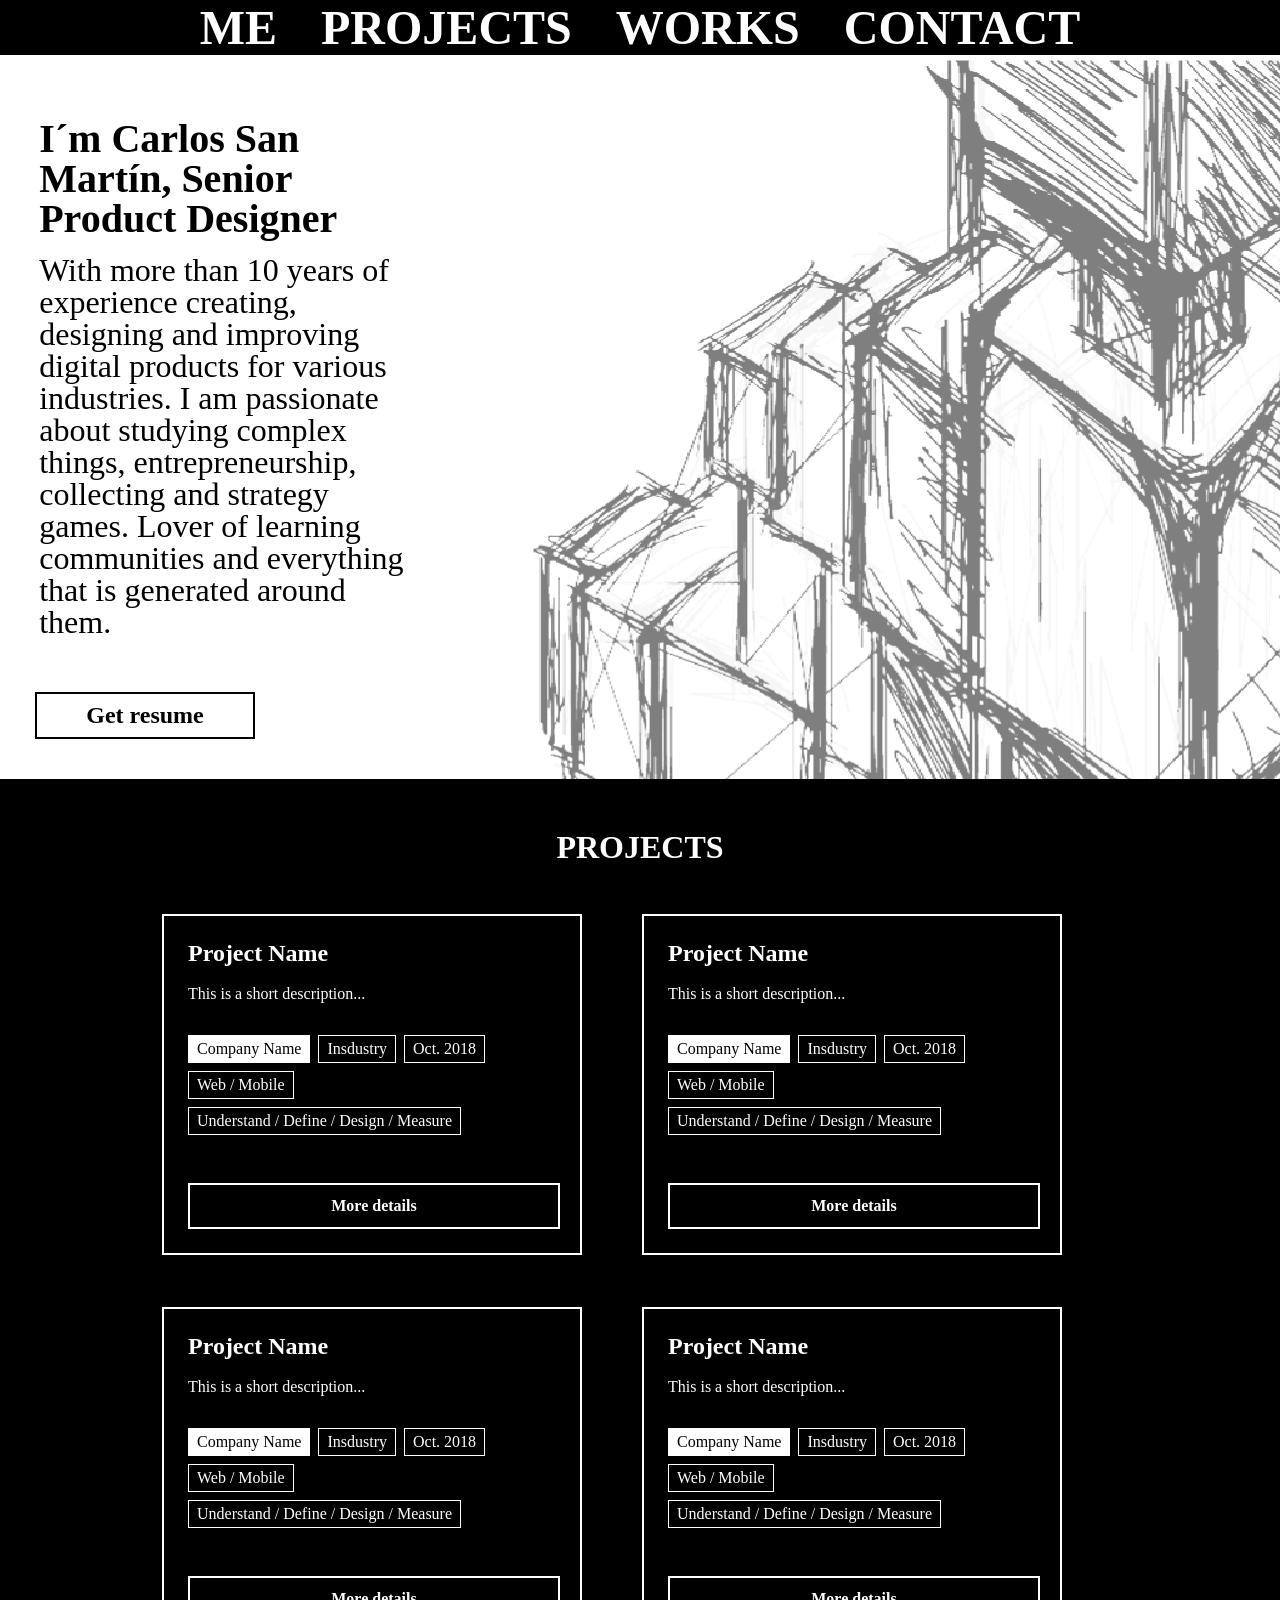
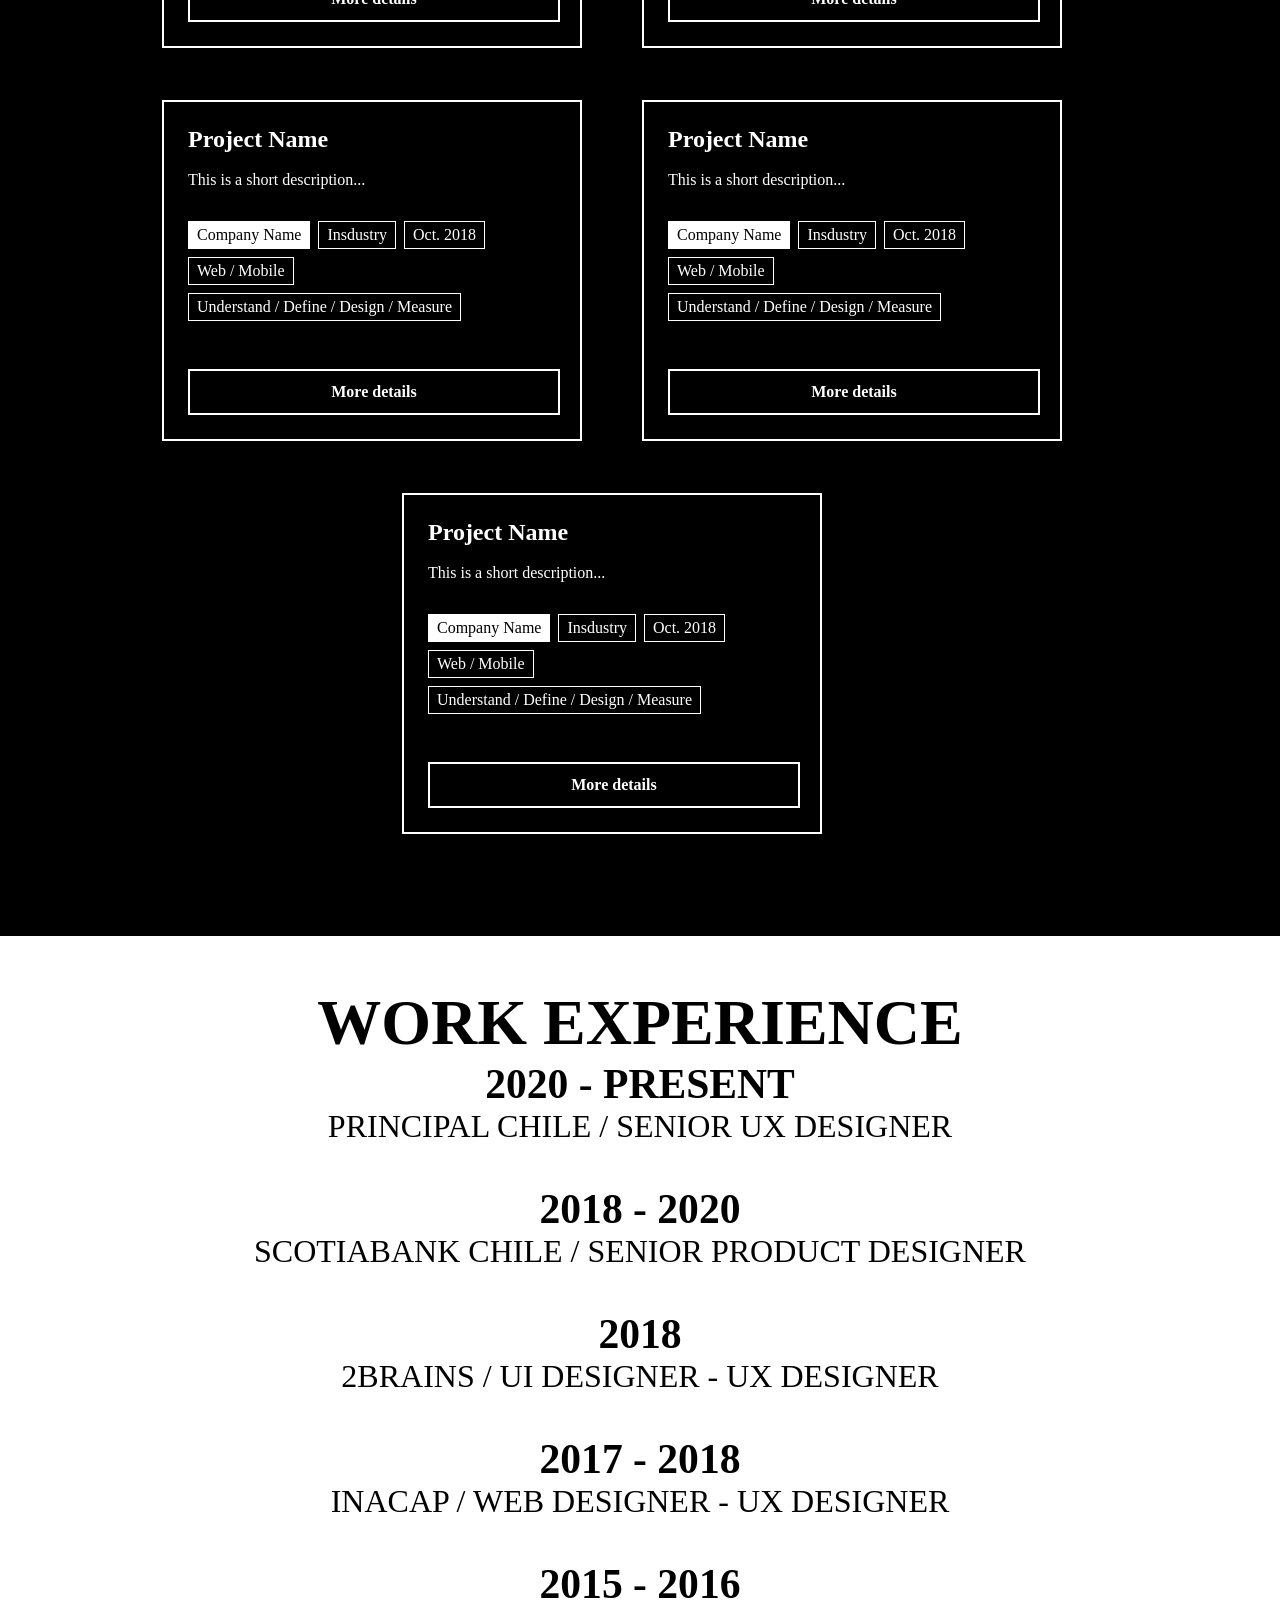
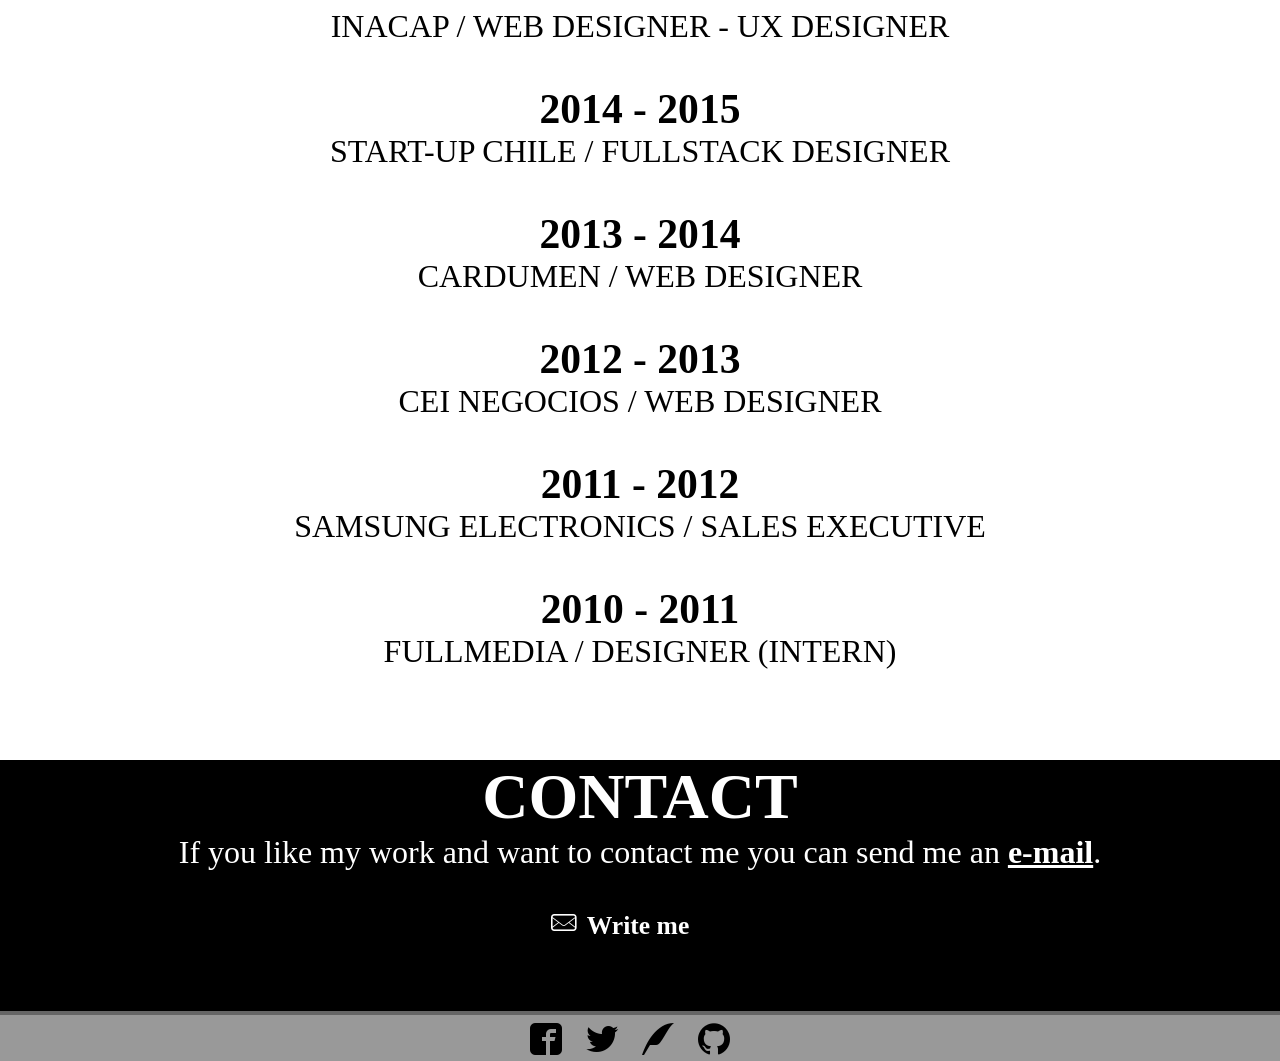
==== index.html @ b4feedab "Add files via upload cambios" ====
<!DOCTYPE html>
<html>
<head>
	<meta charset="utf-8">
	<meta http-equiv="X-UA-Compatible" content="IE=edge">
	<meta name="description" content="Website Designed by Charlz" />
	<meta name="viewport" content="width=device-width, minimum-scale=1, maximum-scale=1"/>
	<title>Carlos San Martin / Senior Product Designer</title>
	<link rel="shortcut icon" type="image/x-icon" href="favicon.ico">
	<link rel="stylesheet" href="css/style.css">
	<link rel="stylesheet" href="css/fonts.css">
	<link rel="stylesheet" href="css/normalize.css" />
	<link href="css/lightbox.css" rel="stylesheet" />
	<link href='https://fonts.googleapis.com/css?family=Amatic+SC:400,700' rel='stylesheet' type='text/css'>
	<script src="js/jquery-1.11.0.min.js"></script>
	<script src="js/modernizr.js"></script> <!-- Modernizr -->
	<script type="text/javascript" src="js/jquery.mousewheel-3.0.6.pack.js"></script>
	<script src="js/lightbox.min.js"></script>
</head>
<body>

	<nav>
	  <ul>
	    <li><a href="#me">me</a></li>
	    <li><a href="#projects">projects</a></li>
	    <li><a href="#works">works</a></li>
	    <!--li><a href="#contact">education</a></li-->
	    <li><a href="#contact">contact</a></li>

	  </ul>

	</nav>

	<div class="sections">

	  <section id="me">

	  <!--h1>profile & bio	</h1-->

	  <div class="bio"> 
		  
		  
		  <p class="title"><b>I´m Carlos San Martín, Senior Product Designer</b></p>
		  <p>With more than 10 years of experience creating, designing and improving digital products for various industries. I am passionate about studying complex things, entrepreneurship, collecting and strategy games. Lover of learning communities and everything that is generated around them.</p>
	  </div>

	  <a href="images/cv_en.pdf" class="pdf">Get resume</a>

	  </section>

	  

	  <section id="projects">
	  <h1>projects</h1>
	  <ul class="projectlist">

	  	<!--li><a href="images/inacapti.jpg" data-lightbox="unos" data-title="Inacap Web Services / UI - UX Design<br/>Inacap Web Design - 2018"><span>Inacap Web Services</span></a><img src="images/charlz_inacapti.jpg" alt="Other" /></li-->

	  	<li class="projectsdetail">
	  			<span class="name">Project Name</span>
	  			<p>This is a short description...</p>
	  			<span class="domain">Company Name</span>
	  			<span class="industry">Insdustry</span>
	  			<span class="date">Oct. 2018</span>
	  			<span class="device">Web / Mobile</span>
	  			<span class="design-process">Understand / Define / Design / Measure</span>
	  			<a href="">More details</a>
	  	</li>

	  	<li class="projectsdetail">
	  			<span class="name">Project Name</span>
	  			<p>This is a short description...</p>
	  			<span class="domain">Company Name</span>
	  			<span class="industry">Insdustry</span>
	  			<span class="date">Oct. 2018</span>
	  			<span class="device">Web / Mobile</span>
	  			<span class="design-process">Understand / Define / Design / Measure</span>
	  			<a href="">More details</a>
	  	</li>

	  	<li class="projectsdetail">
	  			<span class="name">Project Name</span>
	  			<p>This is a short description...</p>
	  			<span class="domain">Company Name</span>
	  			<span class="industry">Insdustry</span>
	  			<span class="date">Oct. 2018</span>
	  			<span class="device">Web / Mobile</span>
	  			<span class="design-process">Understand / Define / Design / Measure</span>
	  			<a href="">More details</a>
	  	</li>

	  	<li class="projectsdetail">
	  			<span class="name">Project Name</span>
	  			<p>This is a short description...</p>
	  			<span class="domain">Company Name</span>
	  			<span class="industry">Insdustry</span>
	  			<span class="date">Oct. 2018</span>
	  			<span class="device">Web / Mobile</span>
	  			<span class="design-process">Understand / Define / Design / Measure</span>
	  			<a href="">More details</a>
	  	</li>

	  	<li class="projectsdetail">
	  			<span class="name">Project Name</span>
	  			<p>This is a short description...</p>
	  			<span class="domain">Company Name</span>
	  			<span class="industry">Insdustry</span>
	  			<span class="date">Oct. 2018</span>
	  			<span class="device">Web / Mobile</span>
	  			<span class="design-process">Understand / Define / Design / Measure</span>
	  			<a href="">More details</a>
	  	</li>

	  	<li class="projectsdetail">
	  			<span class="name">Project Name</span>
	  			<p>This is a short description...</p>
	  			<span class="domain">Company Name</span>
	  			<span class="industry">Insdustry</span>
	  			<span class="date">Oct. 2018</span>
	  			<span class="device">Web / Mobile</span>
	  			<span class="design-process">Understand / Define / Design / Measure</span>
	  			<a href="">More details</a>
	  	</li>

	  	<li class="projectsdetail">
	  			<span class="name">Project Name</span>
	  			<p>This is a short description...</p>
	  			<span class="domain">Company Name</span>
	  			<span class="industry">Insdustry</span>
	  			<span class="date">Oct. 2018</span>
	  			<span class="device">Web / Mobile</span>
	  			<span class="design-process">Understand / Define / Design / Measure</span>
	  			<a href="">More details</a>
	  	</li>







	  	


		
		<!--li><a href="images/inacapmobile.jpg" data-lightbox="unos" data-title="Inacap Mobile App / UI - UX Design<br/>Inacap App - 2016"><span>Inacap Mobile App</span></a><img src="images/charlz_inacapapp.jpg" alt="Other" /></li>

		<li><a href="images/charlz_.jpg" data-lightbox="uno" data-title="Charlz Website / Branding & Website<br/>Briefcase - 2015/2016"><span>Charlz Website</span></a><img src="images/charlz_1.jpg" alt="Other" /></li>

		<li><a href="images/supapply2.jpg" data-lightbox="dos" data-title="UX/UI SUP Apply Process<br/>UX - Front / SUP Apply process<br/>Chile - 2015"><span>SUP Apply Process</span></a><img src="images/supapply1.jpg" alt="SUP Apply Process" /></li>

		<li><a href="images/supblog2.jpg" data-lightbox="tres" data-title="UX/UI SUP Blog<br/>UX - Front / SUP Blog<br/>Chile - 2014"><span>SUP Blog</span></a><img src="images/supblog1.jpg" alt="SUP Blog" /></li>

		<li><a href="images/liceoa51.jpg" data-lightbox="cuatro" data-title="Liceo A51<br/>Diseño & Usabilidad / Armado Prototipo HTML<br/>Chile - 2013"><span>Liceo A51</span></a><img src="images/liceoa51.jpg" alt="Liceo A51" /></li>

	  	<li><a href="images/cname2.jpg" data-lightbox="seis" data-title="C-Name Project<br/>Diseño & Branding / Sketch Textil<br/>Chile - 2015"><span>C-Name Project</span></a><img src="images/cname.jpg" alt="C-Name" /></li>

	  	<li><a href="images/blocks2.jpg" data-lightbox="diesinueve" data-title="Blocks<br/>Diseño & Sketch / Sketch<br/>Chile - 2015"><span>Blocks</span></a><img src="images/blocks.jpg" alt="Blocks" /></li>

	  	<li><a href="images/ninfa.jpg" data-lightbox="quince" data-title="Ninfa Character / Illustration & Sketch<br/>Characters<br/>Chile - 2015"><span>Character</span></a><img src="images/ninfa.jpg" alt="ninfa" /></li>

	  	<li><a href="images/toruk.jpg" data-lightbox="diesiseis" data-title="Toruk Character / Illustration & Sketch<br/>Characters<br/>Chile - 2015"><span>Character 2</span></a><img src="images/toruk.jpg" alt="toruk" /></li>

	  	<li><a href="images/bunny.jpg" data-lightbox="diesisiete" data-title="Bunny Character / Illustration & Sketch<br/>Characters<br/>Chile - 2015"><span>Character 3</span></a><img src="images/bunny.jpg" alt="Bunny" /></li>

	  	<li><a href="images/suprender2.jpg" data-lightbox="siete" data-title="Render<br/>Diseño & Mobiliario / SUP Stand Render<br/>Chile - 2014"><span>SUP Stand Construct</span></a><img src="images/suprender1.jpg" alt="SUP Stand Construct" /></li-->


	  </ul>
	  </section>

	  <section id="works">
	  <h1>WORK EXPERIENCE</h1>
	  <ul>
	  	<li><span>2020 - Present</span> Principal Chile / Senior UX Designer</li>
	  	<li><span>2018 - 2020</span> Scotiabank Chile / Senior Product Designer</li>
	  	<li><span>2018</span> 2Brains / UI Designer - UX Designer</li>
	  	<li><span>2017 - 2018</span> Inacap / Web Designer - UX Designer</li>
	  	<li><span>2015 - 2016</span> Inacap / Web Designer - UX Designer</li>
	  	<li><span>2014 - 2015</span> Start-Up Chile / Fullstack Designer</li>
	  	<li><span>2013 - 2014</span> Cardumen / Web Designer</li>
	  	<li><span>2012 - 2013</span> CEI Negocios / Web Designer</li>
	  	<li><span>2011 - 2012</span> Samsung Electronics / Sales Executive</li>
	  	<li><span>2010 - 2011</span> Fullmedia / Designer (Intern)</li>
	  </ul>
	  </section>


	  <section id="contact">
	  <h1>contact</h1>

	  <p class="if">If you like my work and want to contact me you can send me an <a href="mailto:sanmartineme@gmail.com">e-mail</a>.</p>

	  <ul>
	  	<li><span class="icon-mail"></span><a href="mailto:sanmartineme@gmail.com">Write me</a></li>
	  	<!--li><span class="icon-phone"></span>+(569)66362116</li-->
	  </ul>


	  </section>

<footer>
	<ul class="social">
	  	<li><a href="https://www.facebook.com/charlzrev" title="Facebook" target="_blank" class="icon-facebook2"></a></li>
	  	<li><a href="https://twitter.com/sanmartineme" title="Twitter" class="icon-twitter" target="_blank"></a></li>
	  	<li><a href="https://www.behance.net/charlzsanmartin" title="Behance" class="icon-quill" target="_blank"></a></li>
	  	<li><a href="https://github.com/charlsrev" class="icon-github" title="Github" target="_blank"></a></li>
	  </ul>
</footer>

<script class="cssdeck" src="//cdnjs.cloudflare.com/ajax/libs/jquery/1.8.0/jquery.min.js"></script>
<script>
	var sections = $('section')
  , nav = $('nav')
  , nav_height = nav.outerHeight();

$(window).on('scroll', function () {
  var cur_pos = $(this).scrollTop();
  
  sections.each(function() {
    var top = $(this).offset().top - nav_height,
        bottom = top + $(this).outerHeight();
    
    if (cur_pos >= top && cur_pos <= bottom) {
      nav.find('a').removeClass('active');
      sections.removeClass('active');
      
      $(this).addClass('active');
      nav.find('a[href="#'+$(this).attr('id')+'"]').addClass('active');
    }
  });
});

nav.find('a').on('click', function () {
  var $el = $(this)
    , id = $el.attr('href');
  
  $('html, body').animate({
    scrollTop: $(id).offset().top - nav_height
  }, 595);
  
  return false;
});
</script>

<script src="js/jquery-2.1.4.js"></script>
<script src="js/main.js"></script> <!-- Resource jQuery -->
	
</body>
</html>
---- css/style.css ----
* {margin: 0; padding: 0; box-sizing: border-box;}

body {}

/* Navigation */

nav {width: 100%; height: auto; position: fixed; top: 0; background: #000; z-index: 1000;}

nav ul {margin: 0 auto; list-style: none; text-align: center;}
nav ul li {display: inline-block; padding: 0 20px;}
nav ul li a { 700; text-transform:uppercase; padding: 10px 0 5px; color: #fff; font-size: 3em; text-decoration: none; font-weight: bold; transition: all 0.2s ease;}
nav ul li a:hover {opacity: 0.6;}

.leng {}
.leng li {list-style: none;}
.leng li a { font-weight:700;  color:#fff; font-size:1.6em; text-decoration:none; background: #000; padding: 10px 20px; position: fixed; right:-2px; top: 0; z-index: 10000; display: block;}
.leng li a span {color: #fff; font-size: 1em; margin: 5px 10px 0px 0px; float: left;}
.leng li a:hover {opacity: 0.7;}

.lenguaje { display:none; font-weight:700;  color:#fff; font-size:1.6em; text-decoration:none; background: #000; padding: 5px 0 5px 0; position: fixed; right:0; top: 60px; z-index: 10000; float: left;}
.lenguaje span {color: #fff; font-size: 1em; margin: 2px 10px 2px 10px; float: left;}
.lenguaje:hover {opacity: 0.7;}

/*a.active {border-bottom: 4px solid #fff;}*/

/* Headings */

h1 {font-size: 2rem; color: #000000; text-transform: uppercase;}

#me {height: auto; padding: 40px 20px; background: url('../images/bg_sketch.png') no-repeat;}
#me h1 {color:#000000;  text-transform: uppercase; font-size: 4em; margin: 0 0 20px 15px; text-align: left;}
#me .bio {padding: 1.2em; width:420px; text-align: left; }
#me .bio p { text-align:left; color:#000000; font-size: 2em; margin: 0 0 15px; font-weight:300; line-height: 1em;}
#me .bio .title {font-size: 2.5em;}
#me a { color: #000; border: 2px solid #000; padding:8px 24px; text-align: center; display: block; margin: 20px 0 0 15px; text-decoration: none; width: 220px; font-size: 1.5em; font-weight: 700;}
#me a:hover { border: 2px solid #000; color: #fff; background: #000; }

#projects {height: auto;}
#projects h1 {color: #fff; margin: 0 0 48px 0;}
#projects .projectlist li {color: #fff; overflow: hidden; width: 420px; height: auto; border: 2px solid #fff; margin: 0px 3.5em 3em 0px; list-style: outside none none; position: relative; display: inline-block; padding: 24px;}
#projects .projectlist li .name {font-weight:bold; font-size: 1.5em; text-align: left; display: block; margin: 0 0 18px 0;} 
#projects .projectlist li .domain {font-weight:lighter; margin: 32px 8px 0 0; padding: 4px 8px; float: left; color: #000; background: #fff; border: 1px solid #fff;}
#projects .projectlist li .industry {font-weight:lighter; margin: 32px 8px 0 0; border: 1px solid; border-color: #fff; padding: 4px 8px; float: left;}
#projects .projectlist li .date {font-weight:lighter; margin: 32px 8px 0 0; border: 1px solid; border-color: #fff; padding: 4px 8px; float: left;}
#projects .projectlist li .device {font-weight:lighter; margin: 8px 8px 0 0; border: 1px solid; border-color: #fff; padding: 4px 8px; float: left;}
#projects .projectlist li .design-process {font-weight:lighter; margin: 8px 8px 0 0; border: 1px solid; border-color: #fff; padding: 4px 8px; float: left;}
#projects .projectlist li a { text-decoration: none; color: #fff; display: block; float: left; margin: 48px 0 0; width: 372px; text-align: center; border: 2px solid #fff; padding: 12px ; font-weight: bold; }
#projects .projectlist li a:hover {/*opacity: 0.6;*/ background: #fff; color: #000;}
#projects .projectlist li p { text-align: left; font-weight: lighter;}

#works {height: auto;}
#works h1 { font-weight: 700; text-transform: uppercase; font-size: 4em;}
#works ul { margin: 0 auto;}
#works ul li {text-align: center; margin: 0 0 40px; list-style: none; text-transform: uppercase; font-size: 2em; font-weight: lighter;}
#works ul li span {font-size:1.3em; font-weight:700; display: block; color: #000; text-align: center; width: 100%;}

#contact { height: auto; overflow: hidden; padding: 0 0 40px;}
#contact .if {font-size: 2em; color: #fff; margin: 0 0 40px;}
#contact h1 {color: #ffffff; font-weight: 700; text-transform: uppercase; font-size: 4em;}
#contact a {color: #fff; text-decoration: underline; font-weight: 700;}
#contact a:hover {opacity: 0.7;}
#contact ul {margin:0 0 30px;}
#contact ul li { display: inline-block; margin: 0 40px 0 0; color: #fff; font-size: 1.6em; font-weight: 700;}
#contact ul li span {color:#fff; font-size: 1em; margin: 0 10px 0 0; }
#contact ul li a {color: #fff; text-decoration: none;}
#contact ul li a:hover {opacity: 0.7;}

#form-main{width:100%; float:left; padding-top:10px;}

#form-div {width: 450px; margin: 0 auto; display: block;}
.feedback-input {font-size:2em; color:#ffffff;  line-height: 22px; background: none; padding: 15px; margin-bottom: 10px; width:100%; border: 3px solid #ffffff;}
.feedback-input:focus{  border: 3px solid #fff; color: #000000; outline: none; padding: 15px;}
.feedback-input:hover {color: #000;}
.focused{ color:#000000; border:#30aed6 solid 3px;}

textarea {width: 100%; height: 150px; line-height: 150%;}

input:hover, textarea:hover,
input:focus, textarea:focus {background-color:white;}

#button-blue{float:left; width: 100%; border: #ffffff solid 3px; cursor:pointer; color:#fff; background: transparent; font-size:2em; padding-top:10px; padding-bottom:10px ; margin-top:0; font-weight:700;}
#button-blue:hover{ background:#fff; color: #000;}
.submit:hover {color: #fff;}

.submit:hover .ease{width:100%; background-color:white;}

@media only screen and (max-width: 580px) {
  #form-div{ width: 100%;margin-left: 0;padding-left: 3%;padding-right: 3%;}
}

/* Sections */

section {width: 100%; padding: 50px; background: #fff; height: 595px; text-align: center;}
section:nth-child(even) {background: #000000;}
section:nth-child(odd) {background: #ffffff;}
.sections section:first-child {margin-top: 60px;}
section.active {}

footer {height: 50px; background: #999999; border-top: 4px solid #666666;}
footer .social {margin: 0 auto; text-align:center; padding: 8px 0 0;}
footer .social li {display: inline-block; margin: 0 20px 0 0;}
footer .social li a {color:#000; text-decoration: none; font-size: 2em;}
footer .social li a:hover {color: #fff;}


/*media_query*/
@media screen and (max-width:600px){
  nav {display: none;}

  nav ul {margin: 0 auto; list-style: none; text-align: center; padding: 10px;}
  nav ul li {display: inline-block; padding: 0 10px;}
  nav ul li a {  font-weight: 700; text-transform:uppercase; padding: 10px 0 5px; color: #fff; font-size: 2em; text-decoration: none; font-weight: bold; transition: all 0.2s ease;}
  nav ul li a:hover {opacity: 0.6;}
  #me .bio {width: 100%; padding: 1em;}
  #me a {margin: 0 auto;}
  #me h1 {text-align: center;}
  #works { padding: 0 1em}
  #works h1 {text-align: center;}

  #projects {}
  #projects ul li {width: 100%;}
  #projects ul li a {}

  .leng {display: none;}
  .lenguaje {display: none;}

} 



@media screen and (min-width:760px){
  
}
/*media_query*/

/*PROYECTS*/
/* -------------------------------- 

Images block

-------------------------------- */
.cd-image-block {
  position: relative;
}
.cd-image-block::before {
  /* this is the layer used to cover the .cd-image-block when the content block becomes visible - mobile only */
  content: '';
  position: absolute;
  top: 0;
  left: 0;
  height: 100%;
  width: 100%;
  background-color: rgba(52, 54, 66, 0.6);
  opacity: 0;
  visibility: hidden;
  -webkit-transition: opacity 0.3s 0s, visibility 0s 0.3s;
  -moz-transition: opacity 0.3s 0s, visibility 0s 0.3s;
  transition: opacity 0.3s 0s, visibility 0s 0.3s;
}
.cd-image-block.content-block-is-visible::before {
  opacity: 1;
  visibility: visible;
  -webkit-transition: opacity 0.3s 0s, visibility 0s 0s;
  -moz-transition: opacity 0.3s 0s, visibility 0s 0s;
  transition: opacity 0.3s 0s, visibility 0s 0s;
}
@media only screen and (min-width: 768px) {
  .cd-image-block::before {
    display: none;
  }
}

.cd-images-list::before {
  /* never visible - this is used in jQuery to check the current MQ */
  content: 'mobile';
  display: none;
}
.cd-images-list > li {
  height: 250px;
  background: #979c9c url(../images/img-1.jpg) no-repeat center center;
  background-size: cover;
}
.cd-images-list > li:nth-of-type(2) {
  background: #343642 url(../images/img-2.jpg) no-repeat center center;
  background-size: cover;
}
.cd-images-list > li:nth-of-type(3) {
  background: #982b3c url(../images/img-3.jpg) no-repeat center center;
  background-size: cover;
}
.cd-images-list > li:nth-of-type(4) {
  background: #338899 url(../images/img-4.jpg) no-repeat center center;
  background-size: cover;
}
.cd-images-list > li > a {
  /* used to vertically align the h2 child -  mobile version only */
  display: table;
  height: 100%;
  width: 100%;
}
.cd-images-list h2 {
  /* used to vertically align h2 -  mobile version only */
  display: table-cell;
  vertical-align: middle;
  text-align: center;
  font-size: 3rem;
  color: #ffffff;
  font-weight: 700;
  -webkit-font-smoothing: antialiased;
  -moz-osx-font-smoothing: grayscale;
}
@media only screen and (min-width: 768px) {
  .cd-images-list::before {
    /* never visible - this is used in jQuery to check the current MQ */
    content: 'desktop';
  }
  .cd-images-list > li > a {
    display: block;
    padding: 4em 3em;
    cursor: default;
    pointer-events: none;
  }
  .cd-images-list h2 {
    font-size: 5.5rem;
    text-align: left;
  }
}

/* -------------------------------- 

Content block

-------------------------------- */
.cd-content-block {
  /* move the block outside the viewport (to the right) - mobile only */
  position: fixed;
  z-index: 1;
  top: 0;
  left: 0;
  height: 100%;
  -webkit-transform: translateX(100%);
  -moz-transform: translateX(100%);
  -ms-transform: translateX(100%);
  -o-transform: translateX(100%);
  transform: translateX(100%);
  -webkit-transition: -webkit-transform 0.3s;
  -moz-transition: -moz-transform 0.3s;
  transition: transform 0.3s;
}
.cd-content-block.is-visible {
  -webkit-transform: translateX(0);
  -moz-transform: translateX(0);
  -ms-transform: translateX(0);
  -o-transform: translateX(0);
  transform: translateX(0);
}
.cd-content-block > ul {
  height: 100%;
}
.cd-content-block > ul > li {
  position: absolute;
  height: 100%;
  padding: 2em;
  overflow-y: scroll;
  background-color: #ffffff;
  opacity: 0;
  visibility: hidden;
}
.cd-content-block > ul > li.is-selected {
  /* this is the selected content */
  position: relative;
  opacity: 1;
  visibility: visible;
  -webkit-overflow-scrolling: touch;
}
.cd-content-block h2 {
  line-height: 1.2;
  font-weight: 700;
  font-size: 2.3rem;
  margin-bottom: 1em;
}
.cd-content-block p {
  margin-bottom: 2em;
  line-height: 1.6;
  color: #85868d;
}
.cd-content-block .cd-close {
  /* 'X' icon to close the content block -  mobile only */
  position: fixed;
  top: 0;
  right: 0;
  height: 44px;
  width: 44px;
  /* image replacement */
  overflow: hidden;
  text-indent: 100%;
  white-space: nowrap;
  color: transparent;
  -webkit-transform: scale(0);
  -moz-transform: scale(0);
  -ms-transform: scale(0);
  -o-transform: scale(0);
  transform: scale(0);
  -webkit-transition: -webkit-transform 0.2s;
  -moz-transition: -moz-transform 0.2s;
  transition: transform 0.2s;
}
.cd-content-block .cd-close::after, .cd-content-block .cd-close::before {
  /* these are the 2 lines of the 'X' icon */
  content: '';
  position: absolute;
  left: 50%;
  top: 50%;
  width: 2px;
  height: 24px;
  background-color: #343642;
  /* Force Hardware Acceleration */
  -webkit-backface-visibility: hidden;
  backface-visibility: hidden;
  -webkit-transform: translateZ(0);
  -moz-transform: translateZ(0);
  -ms-transform: translateZ(0);
  -o-transform: translateZ(0);
  transform: translateZ(0);
}
.cd-content-block .cd-close::after {
  -webkit-transform: translateX(-50%) translateY(-50%) rotate(45deg);
  -moz-transform: translateX(-50%) translateY(-50%) rotate(45deg);
  -ms-transform: translateX(-50%) translateY(-50%) rotate(45deg);
  -o-transform: translateX(-50%) translateY(-50%) rotate(45deg);
  transform: translateX(-50%) translateY(-50%) rotate(45deg);
}
.cd-content-block .cd-close::before {
  -webkit-transform: translateX(-50%) translateY(-50%) rotate(-45deg);
  -moz-transform: translateX(-50%) translateY(-50%) rotate(-45deg);
  -ms-transform: translateX(-50%) translateY(-50%) rotate(-45deg);
  -o-transform: translateX(-50%) translateY(-50%) rotate(-45deg);
  transform: translateX(-50%) translateY(-50%) rotate(-45deg);
}
.cd-content-block .cd-close.is-scaled-up {
  -webkit-transform: scale(1);
  -moz-transform: scale(1);
  -ms-transform: scale(1);
  -o-transform: scale(1);
  transform: scale(1);
}
.no-touch .cd-content-block .cd-close.is-scaled-up:hover {
  -webkit-transform: scale(1.2);
  -moz-transform: scale(1.2);
  -ms-transform: scale(1.2);
  -o-transform: scale(1.2);
  transform: scale(1.2);
}
@media only screen and (min-width: 768px) {
  .cd-content-block {
    /* reset style */
    position: static;
    -webkit-transform: translateX(0);
    -moz-transform: translateX(0);
    -ms-transform: translateX(0);
    -o-transform: translateX(0);
    transform: translateX(0);
  }
  .cd-content-block > ul > li {
    /* reset style */
    opacity: 1;
    visibility: visible;
    padding: 4em 3em;
  }
  .cd-content-block > ul > li.overflow-hidden {
    /* this class is used during the animation (slider change) to hide the scrolling bar */
    overflow: hidden;
  }
  .cd-content-block h2 {
    font-size: 3rem;
  }
  .cd-content-block .cd-close {
    display: none;
  }
}

/* ---------------------------------------------- 

Desktop slider - both image and content blocks

---------------------------------------------- */
@media only screen and (min-width: 768px) {
  .cd-image-block,
  .cd-content-block {
    /* slider style - desktop version only */
    width: 50%;
    float: left;
    height: 100vh;
    overflow: hidden;
  }
  .cd-image-block > ul,
  .cd-content-block > ul {
    position: relative;
    height: 100%;
  }
  .cd-image-block > ul > li,
  .cd-content-block > ul > li {
    position: absolute;
    top: 0;
    left: 0;
    height: 100%;
    width: 100%;
    /* Force Hardware Acceleration */
    -webkit-transform: translateZ(0);
    -moz-transform: translateZ(0);
    -ms-transform: translateZ(0);
    -o-transform: translateZ(0);
    transform: translateZ(0);
    -webkit-backface-visibility: hidden;
    backface-visibility: hidden;
    will-change: transform;
    /* by default, the items are moved to the right - relative to their parent elements */
    -webkit-transform: translateX(100%);
    -moz-transform: translateX(100%);
    -ms-transform: translateX(100%);
    -o-transform: translateX(100%);
    transform: translateX(100%);
    -webkit-transition: -webkit-transform 0.5s;
    -moz-transition: -moz-transform 0.5s;
    transition: transform 0.5s;
  }
  .cd-image-block > ul > li.is-selected,
  .cd-content-block > ul > li.is-selected {
    /* this is the visible item */
    position: absolute;
    -webkit-transform: translateX(0);
    -moz-transform: translateX(0);
    -ms-transform: translateX(0);
    -o-transform: translateX(0);
    transform: translateX(0);
  }
  .cd-image-block > ul > li.move-left,
  .cd-content-block > ul > li.move-left {
    /* this is the item hidden on the left */
    -webkit-transform: translateX(-100%);
    -moz-transform: translateX(-100%);
    -ms-transform: translateX(-100%);
    -o-transform: translateX(-100%);
    transform: translateX(-100%);
  }
}
/* -------------------------------- 

Slider navigation

-------------------------------- */
.block-navigation {
  /* this is the slider navigation - desktop version only */
  display: none;
}
@media only screen and (min-width: 768px) {
  .block-navigation {
    display: block;
    position: fixed;
    bottom: 0;
    left: 0;
    width: 50%;
  }
  .block-navigation::after {
    clear: both;
    content: "";
    display: table;
  }
  .block-navigation li {
    width: 50%;
    height: 50px;
    line-height: 50px;
    text-align: center;
    background-color: rgba(0, 0, 0, 0.5);
    -webkit-transition: background 0.2s;
    -moz-transition: background 0.2s;
    transition: background 0.2s;
  }
  .block-navigation li:hover {
    background-color: rgba(0, 0, 0, 0.7);
  }
  .block-navigation li:first-of-type {
    float: left;
  }
  .block-navigation li:last-of-type {
    float: right;
  }
  .block-navigation button {
    display: block;
    height: 100%;
    width: 100%;
    color: #ffffff;
    -webkit-font-smoothing: antialiased;
    -moz-osx-font-smoothing: grayscale;
  }
  .block-navigation button.inactive {
    opacity: .3;
    cursor: not-allowed;
  }
}

/* -------------------------------- 

Javascript disabled

-------------------------------- */
@media only screen and (min-width: 768px) {
  .no-js .cd-content-block {
    display: none;
  }

  .no-js .cd-image-block {
    width: 100%;
    overflow: visible;
  }

  .no-js .cd-images-list::after {
    clear: both;
    content: "";
    display: table;
  }

  .no-js .cd-images-list > li {
    position: static;
    width: 50%;
    float: left;
    height: 400px;
    -webkit-transform: translateX(0);
    -moz-transform: translateX(0);
    -ms-transform: translateX(0);
    -o-transform: translateX(0);
    transform: translateX(0);
  }
  .no-js .cd-images-list > li.is-selected {
    position: static;
  }

  .no-js .cd-images-list > li > a {
    cursor: pointer;
    pointer-events: auto;
  }

  .no-js .block-navigation {
    display: none;
  }
}
---- css/fonts.css ----
@font-face {
	font-family: 'icomoon';
	src:url('../fonts/icomoon.eot?-smh8re');
	src:url('../fonts/icomoon.eot?#iefix-smh8re') format('embedded-opentype'),
		url('../fonts/icomoon.woff?-smh8re') format('woff'),
		url('../fonts/icomoon.ttf?-smh8re') format('truetype'),
		url('../fonts/icomoon.svg?-smh8re#icomoon') format('svg');
	font-weight: normal;
	font-style: normal;
}

[class^="icon-"], [class*=" icon-"] {
	font-family: 'icomoon';
	speak: none;
	font-style: normal;
	font-weight: normal;
	font-variant: normal;
	text-transform: none;
	line-height: 1;

	/* Better Font Rendering =========== */
	-webkit-font-smoothing: antialiased;
	-moz-osx-font-smoothing: grayscale;
}

.icon-home3:before {
	content: "\e902";
}

.icon-office:before {
	content: "\e903";
}

.icon-newspaper:before {
	content: "\e904";
}

.icon-pencil2:before {
	content: "\e906";
}

.icon-quill:before {
	content: "\e907";
}

.icon-image:before {
	content: "\e90d";
}

.icon-camera:before {
	content: "\e90f";
}

.icon-music:before {
	content: "\e911";
}

.icon-film:before {
	content: "\e913";
}

.icon-pacman:before {
	content: "\e916";
}

.icon-file-zip:before {
	content: "\e92b";
}

.icon-price-tag:before {
	content: "\e935";
}

.icon-price-tags:before {
	content: "\e936";
}

.icon-qrcode:before {
	content: "\e938";
}

.icon-ticket:before {
	content: "\e939";
}

.icon-phone:before {
	content: "\e942";
}

.icon-phone-hang-up:before {
	content: "\e943";
}

.icon-pushpin:before {
	content: "\e946";
}

.icon-location:before {
	content: "\e947";
}

.icon-bubbles:before {
	content: "\e96c";
}

.icon-bubbles2:before {
	content: "\e96d";
}

.icon-user:before {
	content: "\e971";
}

.icon-user-plus:before {
	content: "\e973";
}

.icon-quotes-left:before {
	content: "\e977";
}

.icon-spinner:before {
	content: "\e97a";
}

.icon-spinner4:before {
	content: "\e97d";
}

.icon-search:before {
	content: "\e986";
}

.icon-zoom-in:before {
	content: "\e987";
}

.icon-zoom-out:before {
	content: "\e988";
}

.icon-cog:before {
	content: "\e994";
}

.icon-cogs:before {
	content: "\e995";
}

.icon-trophy:before {
	content: "\e99e";
}

.icon-leaf:before {
	content: "\e9a4";
}

.icon-hammer2:before {
	content: "\e9a8";
}

.icon-fire:before {
	content: "\e9a9";
}

.icon-bin:before {
	content: "\e9ac";
}

.icon-airplane:before {
	content: "\e9af";
}

.icon-earth:before {
	content: "\e9ca";
}

.icon-attachment:before {
	content: "\e9cd";
}

.icon-star-full:before {
	content: "\e9d9";
}

.icon-heart:before {
	content: "\e9da";
}

.icon-plus:before {
	content: "\ea0a";
}

.icon-minus:before {
	content: "\ea0b";
}

.icon-info:before {
	content: "\ea0c";
}

.icon-blocked:before {
	content: "\ea0e";
}

.icon-cross:before {
	content: "\ea0f";
}

.icon-checkmark:before {
	content: "\ea10";
}

.icon-embed2:before {
	content: "\ea80";
}

.icon-share2:before {
	content: "\ea82";
}

.icon-mail4:before {
	content: "\ea86";
}

.icon-facebook2:before {
	content: "\ea8d";
}

.icon-instagram:before {
	content: "\ea90";
}

.icon-twitter:before {
	content: "\ea91";
}

.icon-youtube:before {
	content: "\ea97";
}

.icon-twitch:before {
	content: "\ea9b";
}

.icon-vimeo3:before {
	content: "\ea9e";
}

.icon-deviantart:before {
	content: "\eaab";
}

.icon-steam:before {
	content: "\eaad";
}

.icon-steam2:before {
	content: "\eaae";
}

.icon-github:before {
	content: "\eab1";
}

.icon-tux:before {
	content: "\eabe";
}

.icon-apple:before {
	content: "\eabf";
}

.icon-android:before {
	content: "\eac1";
}

.icon-linkedin:before {
	content: "\eac8";
}

.icon-pinterest:before {
	content: "\ead0";
}

.icon-file-pdf:before {
	content: "\eada";
}

.icon-libreoffice:before {
	content: "\eade";
}

.icon-html5:before {
	content: "\eadf";
}

.icon-css3:before {
	content: "\eae1";
}

.icon-chrome:before {
	content: "\eae5";
}

.icon-firefox:before {
	content: "\eae6";
}

.icon-IE:before {
	content: "\eae7";
}

.icon-opera:before {
	content: "\eae8";
}

.icon-safari:before {
	content: "\eae9";
}

.icon-mail:before { content: "\e600"; font-size: 1em; color: #fff;}
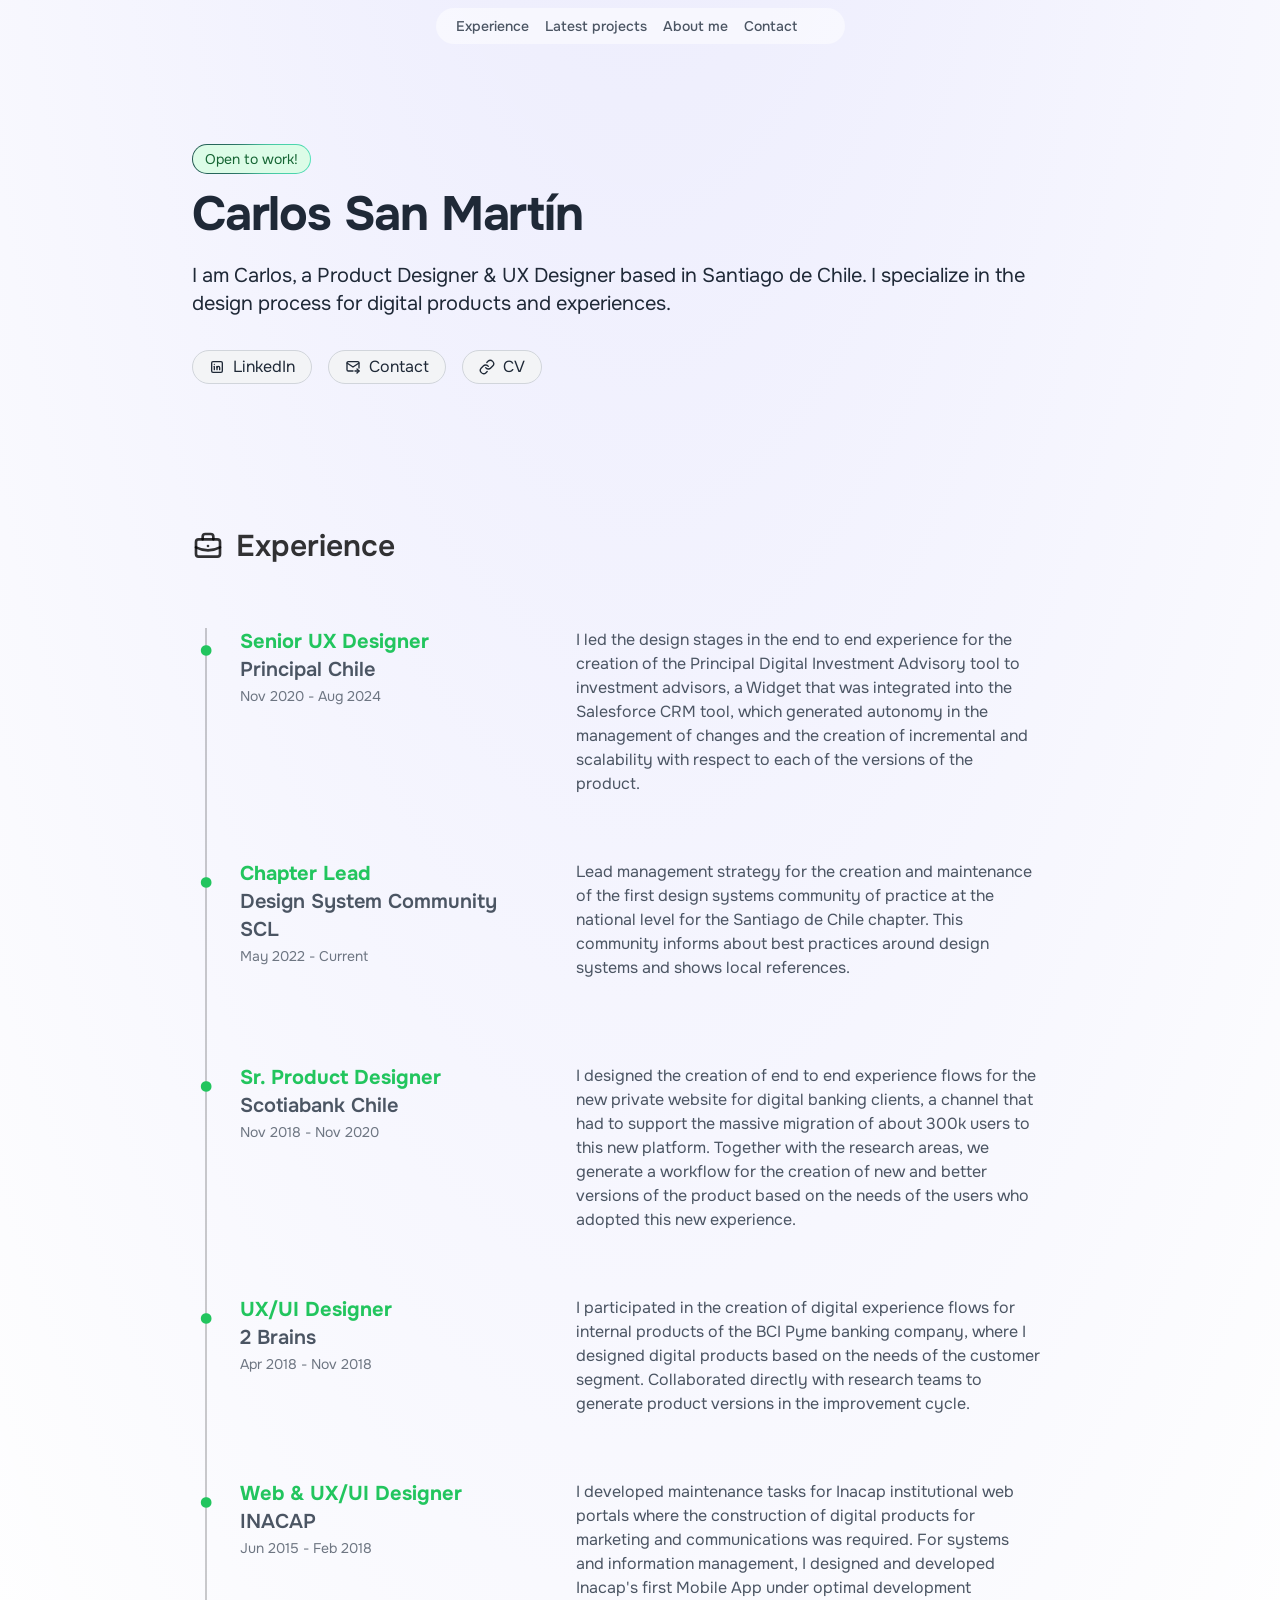
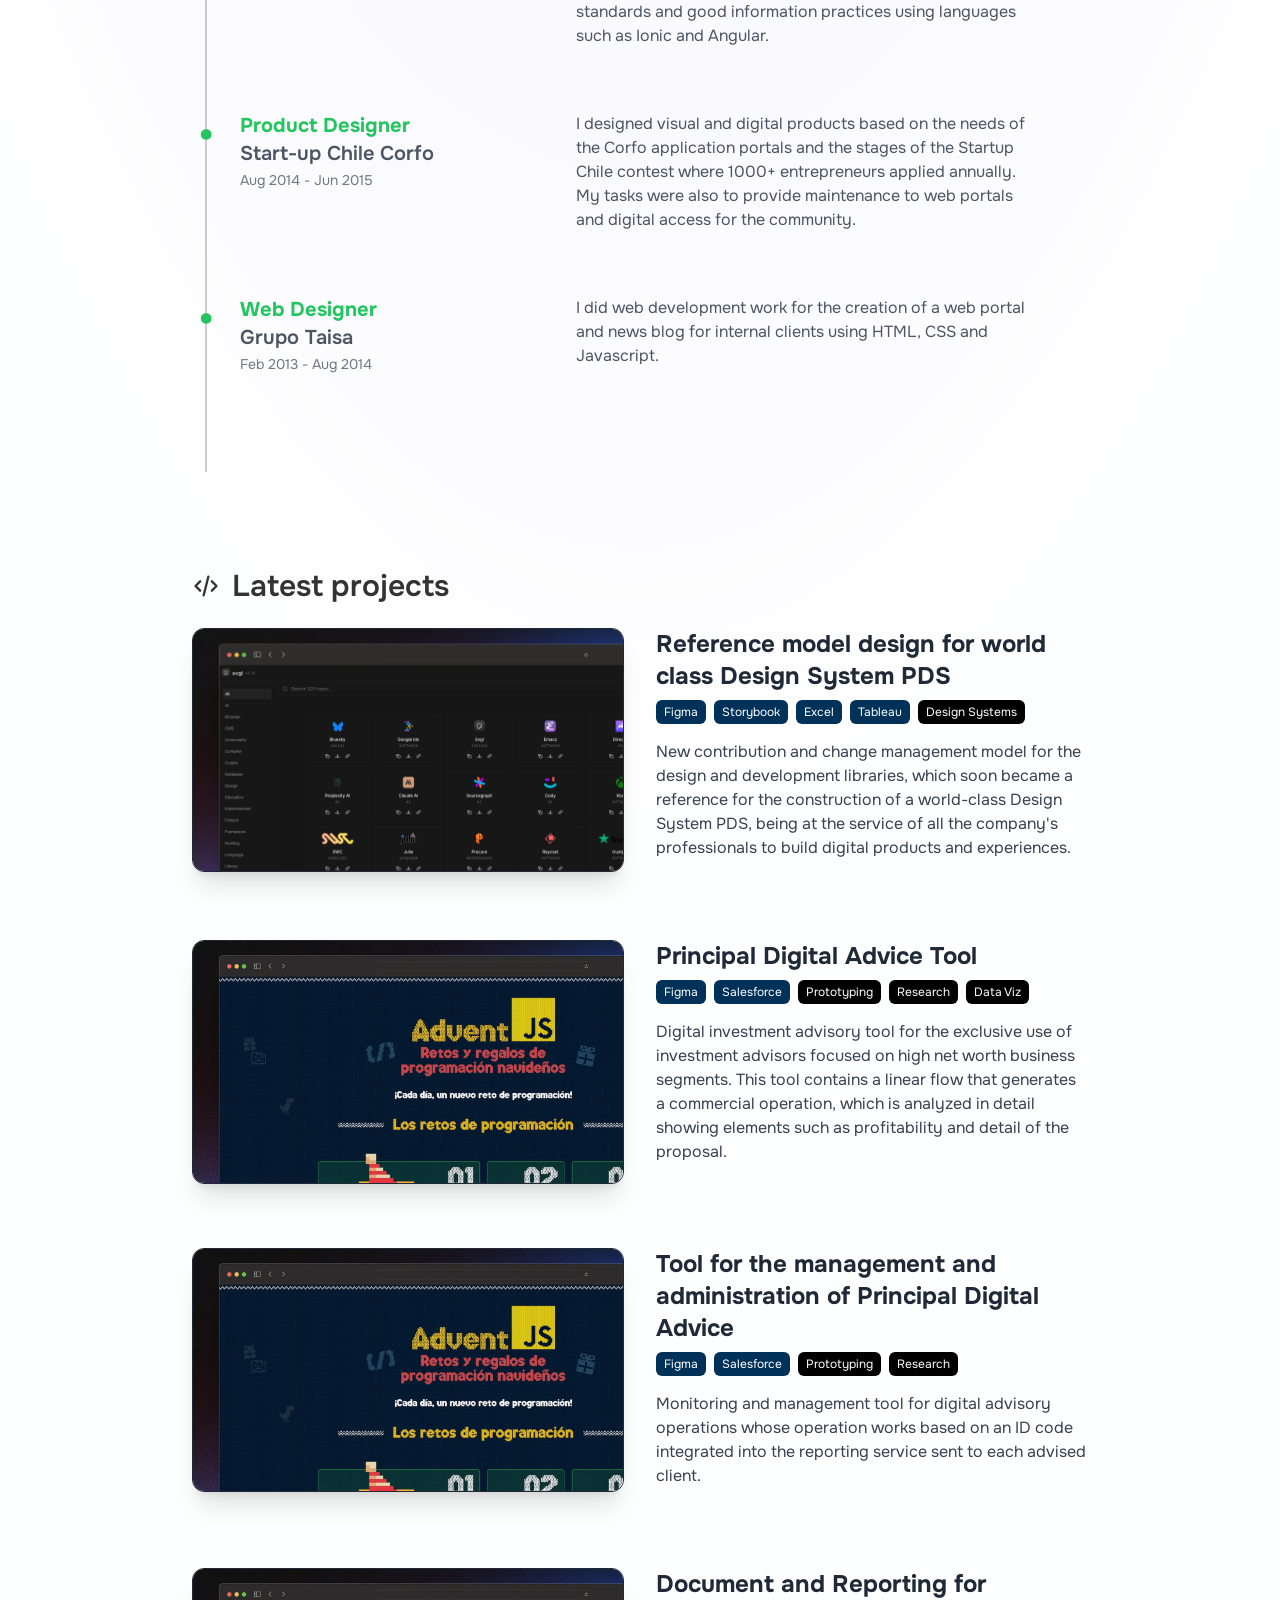
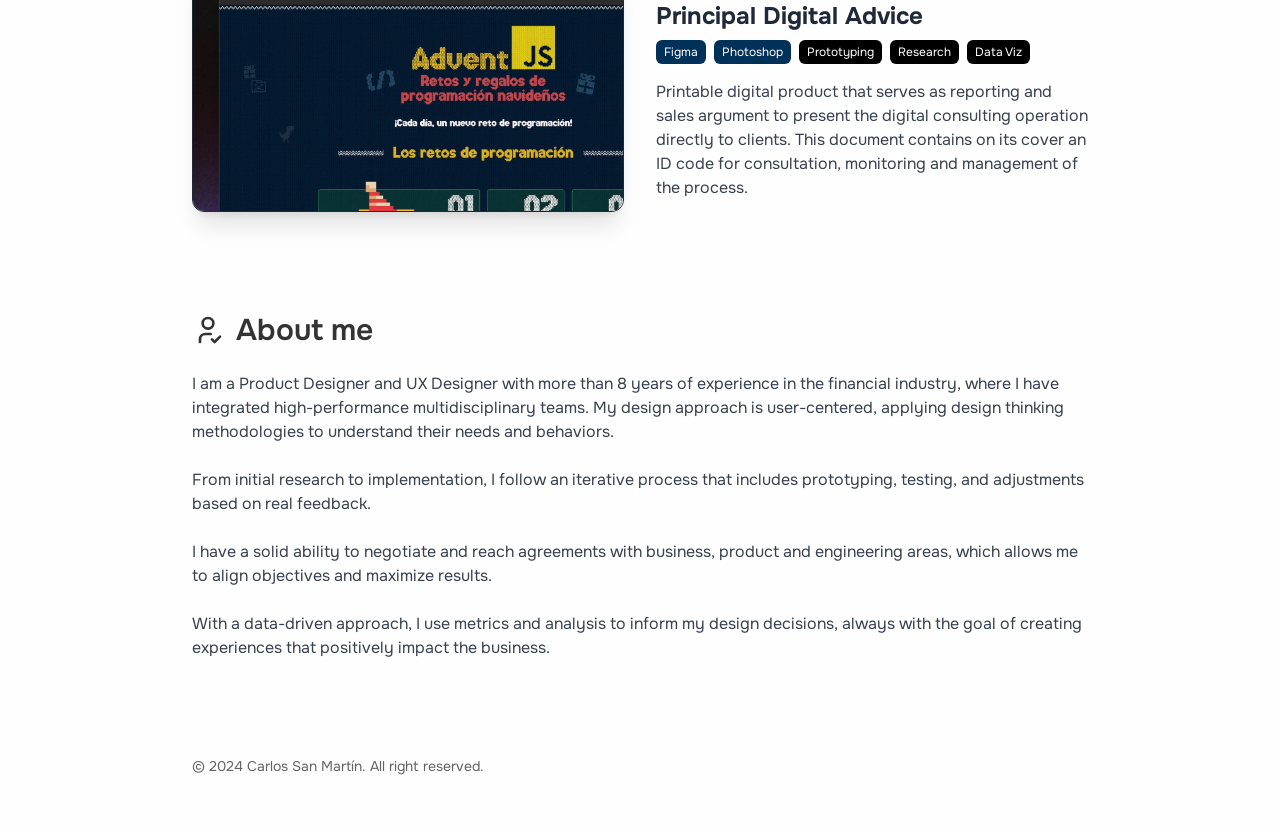
==== commit a79320c5: "Add files via upload" ====
--- a/index.html
+++ b/index.html
@@ -1,250 +1,82 @@
-<!DOCTYPE html>
-<html>
-<head>
-	<meta charset="utf-8">
-	<meta http-equiv="X-UA-Compatible" content="IE=edge">
-	<meta name="description" content="Website Designed by Charlz" />
-	<meta name="viewport" content="width=device-width, minimum-scale=1, maximum-scale=1"/>
-	<title>Carlos San Martin / Senior Product Designer</title>
-	<link rel="shortcut icon" type="image/x-icon" href="favicon.ico">
-	<link rel="stylesheet" href="css/style.css">
-	<link rel="stylesheet" href="css/fonts.css">
-	<link rel="stylesheet" href="css/normalize.css" />
-	<link href="css/lightbox.css" rel="stylesheet" />
-	<link href='https://fonts.googleapis.com/css?family=Amatic+SC:400,700' rel='stylesheet' type='text/css'>
-	<script src="js/jquery-1.11.0.min.js"></script>
-	<script src="js/modernizr.js"></script> <!-- Modernizr -->
-	<script type="text/javascript" src="js/jquery.mousewheel-3.0.6.pack.js"></script>
-	<script src="js/lightbox.min.js"></script>
-</head>
-<body>
+<!DOCTYPE html><html lang="es"> <head><meta charset="UTF-8"><meta name="description" content="I am Carlos, a Product Designer based in Santiago de Chile, I specialize in the design process for digital products and experiences."><meta name="viewport" content="width=device-width"><link rel="icon" type="image/svg+xml" href="/favicon.svg"><meta name="generator" content="Astro v4.4.5"><title>Carlos San Martin Martinez - Product Designer</title><meta name="astro-view-transitions-enabled" content="true"><meta name="astro-view-transitions-fallback" content="animate"><link rel="stylesheet" href="/_astro/components.Bt1zYkeA.css" /><script type="module" src="/_astro/hoisted.CfD_V-On.js"></script></head> <body class="relative text-black dark:text-white"> <div class="absolute top-0 bottom-0 z-[-2] min-h-screen w-full bg-gray-50 dark:bg-gray-950
+      bg-[radial-gradient(ellipse_80%_80%_at_50%_-20%,rgba(217,216,255,0.5),rgba(255,255,255,0.9))]
+      dark:bg-[radial-gradient(ellipse_80%_80%_at_50%_-20%,rgba(120,119,198,0.3),rgba(255,255,255,0))]"></div> <header class="fixed top-0 z-10 flex items-center justify-center w-full mx-auto mt-2" data-astro-cid-3ef6ksr2> <nav class="flex px-3 text-sm font-medium rounded-full text-gray-600 dark:text-gray-200 justify-center items-center" data-astro-cid-3ef6ksr2> <a class="relative block px-2 py-2 transition hover:text-blue-500 dark:hover:text-blue-500" aria-label="experience" href="/#experience" data-astro-cid-3ef6ksr2> Experience </a><a class="relative block px-2 py-2 transition hover:text-blue-500 dark:hover:text-blue-500" aria-label="Latest projects" href="/#projects" data-astro-cid-3ef6ksr2> Latest projects </a><a class="relative block px-2 py-2 transition hover:text-blue-500 dark:hover:text-blue-500" aria-label="About me" href="/#about-me" data-astro-cid-3ef6ksr2> About me </a><a class="relative block px-2 py-2 transition hover:text-blue-500 dark:hover:text-blue-500" aria-label="contact" href="mailto:sanmartineme@gmail.com" data-astro-cid-3ef6ksr2> Contact </a> <div class="relative ml-1 mr-1" data-astro-cid-x3pjskd3> <button id="theme-toggle-btn" class="appearance-none border-none flex hover:scale-125 transition" data-astro-cid-x3pjskd3 data-astro-transition-persist="astro-ko5uysgj-1"> <span class="sr-only" data-astro-cid-x3pjskd3>Choose the visual pattern</span> <svg id="light" class="theme-toggle-icon size-5 transition-all" data-astro-cid-x3pjskd3 width="24" height="24" viewBox="0 0 24 24" stroke-width="2" stroke="currentColor" fill="none" stroke-linecap="round" stroke-linejoin="round"> <path stroke="none" d="M0 0h24v24H0z" fill="none"></path> <path d="M12 12m-4 0a4 4 0 1 0 8 0a4 4 0 1 0 -8 0"></path> <path d="M3 12h1m8 -9v1m8 8h1m-9 8v1m-6.4 -15.4l.7 .7m12.1 -.7l-.7 .7m0 11.4l.7 .7m-12.1 -.7l-.7 .7"></path> </svg> <svg id="dark" class="theme-toggle-icon absolute size-5 transition-all" data-astro-cid-x3pjskd3 width="24" height="24" viewBox="0 0 24 24" stroke-width="2" stroke="currentColor" fill="none" stroke-linecap="round" stroke-linejoin="round"> <path stroke="none" d="M0 0h24v24H0z" fill="none"></path> <path d="M12 3c.132 0 .263 0 .393 0a7.5 7.5 0 0 0 7.92 12.446a9 9 0 1 1 -8.313 -12.454z"></path> </svg> </button> <div id="themes-menu" class="absolute hidden scale-80 top-8 right-0 text-sm p-1 min-w-[8rem] rounded-md border border-gray-100 bg-white/90 dark:bg-gray-900/90 dark:border-gray-500/20 shadow-[0_3px_10px_rgb(0,0,0,0.2)] backdrop-blur-md" data-astro-cid-x3pjskd3 data-astro-transition-persist="astro-fyqz2s63-2"> <ul data-astro-cid-x3pjskd3> <li class="themes-menu-option px-2 py-1.5 cursor-default hover:bg-neutral-400/40 dark:hover:bg-gray-500/50 rounded-sm" data-astro-cid-x3pjskd3> Light </li><li class="themes-menu-option px-2 py-1.5 cursor-default hover:bg-neutral-400/40 dark:hover:bg-gray-500/50 rounded-sm" data-astro-cid-x3pjskd3> Dark </li> </ul> </div> </div>  <script>
+  let remove = null
+  const matchMedia = window.matchMedia("(prefers-color-scheme: dark)")
+  const themesMenu = document.getElementById("themes-menu")
 
-	<nav>
-	  <ul>
-	    <li><a href="#me">me</a></li>
-	    <li><a href="#projects">projects</a></li>
-	    <li><a href="#works">works</a></li>
-	    <!--li><a href="#contact">education</a></li-->
-	    <li><a href="#contact">contact</a></li>
+  const getThemePreference = () => {
+    if (typeof localStorage !== "undefined") {
+      return localStorage.getItem("theme") ?? "system"
+    }
 
-	  </ul>
+    return window.matchMedia("(prefers-color-scheme: dark)").matches
+      ? "dark"
+      : "light"
+  }
 
-	</nav>
+  const updateIcon = (themePreference) => {
+    document.querySelectorAll(".theme-toggle-icon").forEach((element) => {
+      element.style.scale = element.id === themePreference ? "1" : "0"
+    })
+  }
 
-	<div class="sections">
+  const updateTheme = () => {
+    if (remove != null) {
+      remove()
+    }
+    matchMedia.addEventListener("change", updateTheme)
+    remove = () => {
+      matchMedia.removeEventListener("change", updateTheme)
+    }
 
-	  <section id="me">
+    const themePreference = getThemePreference()
+    const isDark =
+      themePreference === "dark" ||
+      (themePreference === "system" && matchMedia.matches)
 
-	  <!--h1>profile & bio	</h1-->
+    updateIcon(themePreference)
+    document.documentElement.classList[isDark ? "add" : "remove"]("dark")
+  }
 
-	  <div class="bio"> 
-		  
-		  
-		  <p class="title"><b>I´m Carlos San Martín, Senior Product Designer</b></p>
-		  <p>With more than 10 years of experience creating, designing and improving digital products for various industries. I am passionate about studying complex things, entrepreneurship, collecting and strategy games. Lover of learning communities and everything that is generated around them.</p>
-	  </div>
+  updateTheme()
 
-	  <a href="images/cv_en.pdf" class="pdf">Get resume</a>
+  document.addEventListener("click", () => themesMenu.classList.remove("open"))
 
-	  </section>
+  document.getElementById("theme-toggle-btn").addEventListener("click", (e) => {
+    e.stopPropagation()
+    const isClosed = !themesMenu.classList.contains("open")
+    themesMenu.classList[isClosed ? "add" : "remove"]("open")
+  })
 
-	  
+  document.querySelectorAll(".themes-menu-option").forEach((element) => {
+    element.addEventListener("click", (e) => {
+      localStorage.setItem("theme", e.target.innerText.toLowerCase().trim())
+      updateTheme()
+    })
+  })
 
-	  <section id="projects">
-	  <h1>projects</h1>
-	  <ul class="projectlist">
-
-	  	<!--li><a href="images/inacapti.jpg" data-lightbox="unos" data-title="Inacap Web Services / UI - UX Design<br/>Inacap Web Design - 2018"><span>Inacap Web Services</span></a><img src="images/charlz_inacapti.jpg" alt="Other" /></li-->
-
-	  	<li class="projectsdetail">
-	  			<span class="name">Project Name</span>
-	  			<p>This is a short description...</p>
-	  			<span class="domain">Company Name</span>
-	  			<span class="industry">Insdustry</span>
-	  			<span class="date">Oct. 2018</span>
-	  			<span class="device">Web / Mobile</span>
-	  			<span class="design-process">Understand / Define / Design / Measure</span>
-	  			<a href="">More details</a>
-	  	</li>
-
-	  	<li class="projectsdetail">
-	  			<span class="name">Project Name</span>
-	  			<p>This is a short description...</p>
-	  			<span class="domain">Company Name</span>
-	  			<span class="industry">Insdustry</span>
-	  			<span class="date">Oct. 2018</span>
-	  			<span class="device">Web / Mobile</span>
-	  			<span class="design-process">Understand / Define / Design / Measure</span>
-	  			<a href="">More details</a>
-	  	</li>
-
-	  	<li class="projectsdetail">
-	  			<span class="name">Project Name</span>
-	  			<p>This is a short description...</p>
-	  			<span class="domain">Company Name</span>
-	  			<span class="industry">Insdustry</span>
-	  			<span class="date">Oct. 2018</span>
-	  			<span class="device">Web / Mobile</span>
-	  			<span class="design-process">Understand / Define / Design / Measure</span>
-	  			<a href="">More details</a>
-	  	</li>
-
-	  	<li class="projectsdetail">
-	  			<span class="name">Project Name</span>
-	  			<p>This is a short description...</p>
-	  			<span class="domain">Company Name</span>
-	  			<span class="industry">Insdustry</span>
-	  			<span class="date">Oct. 2018</span>
-	  			<span class="device">Web / Mobile</span>
-	  			<span class="design-process">Understand / Define / Design / Measure</span>
-	  			<a href="">More details</a>
-	  	</li>
-
-	  	<li class="projectsdetail">
-	  			<span class="name">Project Name</span>
-	  			<p>This is a short description...</p>
-	  			<span class="domain">Company Name</span>
-	  			<span class="industry">Insdustry</span>
-	  			<span class="date">Oct. 2018</span>
-	  			<span class="device">Web / Mobile</span>
-	  			<span class="design-process">Understand / Define / Design / Measure</span>
-	  			<a href="">More details</a>
-	  	</li>
-
-	  	<li class="projectsdetail">
-	  			<span class="name">Project Name</span>
-	  			<p>This is a short description...</p>
-	  			<span class="domain">Company Name</span>
-	  			<span class="industry">Insdustry</span>
-	  			<span class="date">Oct. 2018</span>
-	  			<span class="device">Web / Mobile</span>
-	  			<span class="design-process">Understand / Define / Design / Measure</span>
-	  			<a href="">More details</a>
-	  	</li>
-
-	  	<li class="projectsdetail">
-	  			<span class="name">Project Name</span>
-	  			<p>This is a short description...</p>
-	  			<span class="domain">Company Name</span>
-	  			<span class="industry">Insdustry</span>
-	  			<span class="date">Oct. 2018</span>
-	  			<span class="device">Web / Mobile</span>
-	  			<span class="design-process">Understand / Define / Design / Measure</span>
-	  			<a href="">More details</a>
-	  	</li>
-
-
-
-
-
-
-
-	  	
-
-
-		
-		<!--li><a href="images/inacapmobile.jpg" data-lightbox="unos" data-title="Inacap Mobile App / UI - UX Design<br/>Inacap App - 2016"><span>Inacap Mobile App</span></a><img src="images/charlz_inacapapp.jpg" alt="Other" /></li>
-
-		<li><a href="images/charlz_.jpg" data-lightbox="uno" data-title="Charlz Website / Branding & Website<br/>Briefcase - 2015/2016"><span>Charlz Website</span></a><img src="images/charlz_1.jpg" alt="Other" /></li>
-
-		<li><a href="images/supapply2.jpg" data-lightbox="dos" data-title="UX/UI SUP Apply Process<br/>UX - Front / SUP Apply process<br/>Chile - 2015"><span>SUP Apply Process</span></a><img src="images/supapply1.jpg" alt="SUP Apply Process" /></li>
-
-		<li><a href="images/supblog2.jpg" data-lightbox="tres" data-title="UX/UI SUP Blog<br/>UX - Front / SUP Blog<br/>Chile - 2014"><span>SUP Blog</span></a><img src="images/supblog1.jpg" alt="SUP Blog" /></li>
-
-		<li><a href="images/liceoa51.jpg" data-lightbox="cuatro" data-title="Liceo A51<br/>Diseño & Usabilidad / Armado Prototipo HTML<br/>Chile - 2013"><span>Liceo A51</span></a><img src="images/liceoa51.jpg" alt="Liceo A51" /></li>
-
-	  	<li><a href="images/cname2.jpg" data-lightbox="seis" data-title="C-Name Project<br/>Diseño & Branding / Sketch Textil<br/>Chile - 2015"><span>C-Name Project</span></a><img src="images/cname.jpg" alt="C-Name" /></li>
-
-	  	<li><a href="images/blocks2.jpg" data-lightbox="diesinueve" data-title="Blocks<br/>Diseño & Sketch / Sketch<br/>Chile - 2015"><span>Blocks</span></a><img src="images/blocks.jpg" alt="Blocks" /></li>
-
-	  	<li><a href="images/ninfa.jpg" data-lightbox="quince" data-title="Ninfa Character / Illustration & Sketch<br/>Characters<br/>Chile - 2015"><span>Character</span></a><img src="images/ninfa.jpg" alt="ninfa" /></li>
-
-	  	<li><a href="images/toruk.jpg" data-lightbox="diesiseis" data-title="Toruk Character / Illustration & Sketch<br/>Characters<br/>Chile - 2015"><span>Character 2</span></a><img src="images/toruk.jpg" alt="toruk" /></li>
-
-	  	<li><a href="images/bunny.jpg" data-lightbox="diesisiete" data-title="Bunny Character / Illustration & Sketch<br/>Characters<br/>Chile - 2015"><span>Character 3</span></a><img src="images/bunny.jpg" alt="Bunny" /></li>
-
-	  	<li><a href="images/suprender2.jpg" data-lightbox="siete" data-title="Render<br/>Diseño & Mobiliario / SUP Stand Render<br/>Chile - 2014"><span>SUP Stand Construct</span></a><img src="images/suprender1.jpg" alt="SUP Stand Construct" /></li-->
-
-
-	  </ul>
-	  </section>
-
-	  <section id="works">
-	  <h1>WORK EXPERIENCE</h1>
-	  <ul>
-	  	<li><span>2020 - Present</span> Principal Chile / Senior UX Designer</li>
-	  	<li><span>2018 - 2020</span> Scotiabank Chile / Senior Product Designer</li>
-	  	<li><span>2018</span> 2Brains / UI Designer - UX Designer</li>
-	  	<li><span>2017 - 2018</span> Inacap / Web Designer - UX Designer</li>
-	  	<li><span>2015 - 2016</span> Inacap / Web Designer - UX Designer</li>
-	  	<li><span>2014 - 2015</span> Start-Up Chile / Fullstack Designer</li>
-	  	<li><span>2013 - 2014</span> Cardumen / Web Designer</li>
-	  	<li><span>2012 - 2013</span> CEI Negocios / Web Designer</li>
-	  	<li><span>2011 - 2012</span> Samsung Electronics / Sales Executive</li>
-	  	<li><span>2010 - 2011</span> Fullmedia / Designer (Intern)</li>
-	  </ul>
-	  </section>
-
-
-	  <section id="contact">
-	  <h1>contact</h1>
-
-	  <p class="if">If you like my work and want to contact me you can send me an <a href="mailto:sanmartineme@gmail.com">e-mail</a>.</p>
-
-	  <ul>
-	  	<li><span class="icon-mail"></span><a href="mailto:sanmartineme@gmail.com">Write me</a></li>
-	  	<!--li><span class="icon-phone"></span>+(569)66362116</li-->
-	  </ul>
-
-
-	  </section>
-
-<footer>
-	<ul class="social">
-	  	<li><a href="https://www.facebook.com/charlzrev" title="Facebook" target="_blank" class="icon-facebook2"></a></li>
-	  	<li><a href="https://twitter.com/sanmartineme" title="Twitter" class="icon-twitter" target="_blank"></a></li>
-	  	<li><a href="https://www.behance.net/charlzsanmartin" title="Behance" class="icon-quill" target="_blank"></a></li>
-	  	<li><a href="https://github.com/charlsrev" class="icon-github" title="Github" target="_blank"></a></li>
-	  </ul>
-</footer>
-
-<script class="cssdeck" src="//cdnjs.cloudflare.com/ajax/libs/jquery/1.8.0/jquery.min.js"></script>
-<script>
-	var sections = $('section')
-  , nav = $('nav')
-  , nav_height = nav.outerHeight();
-
-$(window).on('scroll', function () {
-  var cur_pos = $(this).scrollTop();
-  
-  sections.each(function() {
-    var top = $(this).offset().top - nav_height,
-        bottom = top + $(this).outerHeight();
-    
-    if (cur_pos >= top && cur_pos <= bottom) {
-      nav.find('a').removeClass('active');
-      sections.removeClass('active');
-      
-      $(this).addClass('active');
-      nav.find('a[href="#'+$(this).attr('id')+'"]').addClass('active');
-    }
-  });
-});
-
-nav.find('a').on('click', function () {
-  var $el = $(this)
-    , id = $el.attr('href');
-  
-  $('html, body').animate({
-    scrollTop: $(id).offset().top - nav_height
-  }, 595);
-  
-  return false;
-});
-</script>
-
-<script src="js/jquery-2.1.4.js"></script>
-<script src="js/main.js"></script> <!-- Resource jQuery -->
-	
-</body>
-</html>+  document.addEventListener('astro:after-swap', () => {
+    updateTheme();
+    window.scrollTo({ left: 0, top: 0, behavior: 'instant' });
+  })
+</script> </nav> </header>    <main class="px-4"> <section class="section py-16 md:py-36 scroll-m-20 w-full mx-auto container lg:max-w-4xl md:max-w-2xl">  <div class=""> <div class="flex gap-4 mb-4"> <a href="https://www.linkedin.com/in/sanmartineme/" target="_blank" rel="noopener" class="flex items-center transition md:justify-center md:hover:scale-105"> <div class="flex items-center "> <span class="relative inline-flex overflow-hidden rounded-full p-[1px]"> <span class="absolute inset-[-1000%] animate-[spin_2s_linear_infinite] bg-[conic-gradient(from_90deg_at_50%_50%,#51E4B8_0%,#21554E_50%,#51E4B8_100%)]"></span> <div class="inline-flex items-center justify-center w-full px-3 py-1 text-sm text-green-800 bg-green-100 rounded-full cursor-pointer dark:bg-gray-800 dark:text-white/80 backdrop-blur-3xl whitespace-nowrap"> Open to work! </div> </span> </div> </a> </div> <h1 class="text-4xl font-bold tracking-tight text-gray-800 sm:text-5xl dark:text-white">
+Carlos San Martín
+</h1> <p class="mt-6 text-xl text-gray-800 dark:[&>strong]:text-yellow-200 [&>strong]:text-yellow-500 [&>strong]:font-semibold dark:text-gray-300">
+I am Carlos, a Product Designer & UX Designer based in Santiago de Chile. I specialize in the design process for digital products and experiences.
+</p> <nav class="flex flex-wrap gap-4 mt-8"> <a href="https://www.linkedin.com/in/sanmartineme/" target="_blank" rel="noopener noreferrer" role="link" class="inline-flex items-center justify-center gap-2 px-4 py-1 text-gray-800 transition bg-gray-100 border border-gray-300 rounded-full dark:bg-gray-800 dark:border-gray-600 dark:text-white focus-visible:ring-yellow-500/80 text-md hover:bg-gray-900 hover:border-gray-700 hover:text-white dark:hover:bg-gray-100 dark:hover:border-gray-300 dark:hover:text-black group max-w-fit focus:outline-none focus-visible:outline-none focus-visible:ring focus-visible:ring-white focus-visible:ring-offset-2 active:bg-black">  <svg class="size-4" xmlns="http://www.w3.org/2000/svg" class="icon icon-tabler icon-tabler-brand-linkedin" width="24" height="24" viewBox="0 0 24 24" stroke-width="2" stroke="currentColor" fill="none" stroke-linecap="round" stroke-linejoin="round"><path stroke="none" d="M0 0h24v24H0z" fill="none"></path><path d="M4 4m0 2a2 2 0 0 1 2 -2h12a2 2 0 0 1 2 2v12a2 2 0 0 1 -2 2h-12a2 2 0 0 1 -2 -2z"></path><path d="M8 11l0 5"></path><path d="M8 8l0 .01"></path><path d="M12 16l0 -5"></path><path d="M16 16v-3a2 2 0 0 0 -4 0"></path></svg>
+LinkedIn
+ </a> <a href="mailto:sanmartineme@gmail.com" target="_blank" rel="noopener noreferrer" role="link" class="inline-flex items-center justify-center gap-2 px-4 py-1 text-gray-800 transition bg-gray-100 border border-gray-300 rounded-full dark:bg-gray-800 dark:border-gray-600 dark:text-white focus-visible:ring-yellow-500/80 text-md hover:bg-gray-900 hover:border-gray-700 hover:text-white dark:hover:bg-gray-100 dark:hover:border-gray-300 dark:hover:text-black group max-w-fit focus:outline-none focus-visible:outline-none focus-visible:ring focus-visible:ring-white focus-visible:ring-offset-2 active:bg-black">  <svg class="size-4" xmlns="http://www.w3.org/2000/svg" class="icon icon-tabler icon-tabler-mail-forward" width="24" height="24" viewBox="0 0 24 24" stroke-width="2" stroke="currentColor" fill="none" stroke-linecap="round" stroke-linejoin="round"><path stroke="none" d="M0 0h24v24H0z" fill="none"></path><path d="M12 18h-7a2 2 0 0 1 -2 -2v-10a2 2 0 0 1 2 -2h14a2 2 0 0 1 2 2v7.5"></path><path d="M3 6l9 6l9 -6"></path><path d="M15 18h6"></path><path d="M18 15l3 3l-3 3"></path></svg>
+Contact
+ </a> <a href="https://csanmartin.com/carlossanmartin-resume-2024.pdf" target="_blank" rel="noopener noreferrer" role="link" class="inline-flex items-center justify-center gap-2 px-4 py-1 text-gray-800 transition bg-gray-100 border border-gray-300 rounded-full dark:bg-gray-800 dark:border-gray-600 dark:text-white focus-visible:ring-yellow-500/80 text-md hover:bg-gray-900 hover:border-gray-700 hover:text-white dark:hover:bg-gray-100 dark:hover:border-gray-300 dark:hover:text-black group max-w-fit focus:outline-none focus-visible:outline-none focus-visible:ring focus-visible:ring-white focus-visible:ring-offset-2 active:bg-black">  <svg class="size-4" xmlns="http://www.w3.org/2000/svg" width="24" height="24" viewBox="0 0 24 24" fill="none" stroke="currentColor" stroke-width="2" stroke-linecap="round" stroke-linejoin="round" class="link"><path d="M10 13a5 5 0 0 0 7.54.54l3-3a5 5 0 0 0-7.07-7.07l-1.72 1.71"></path><path d="M14 11a5 5 0 0 0-7.54-.54l-3 3a5 5 0 0 0 7.07 7.07l1.71-1.71"></path></svg>
+CV
+ </a> </nav> </div>  </section> <div class="space-y-24"> <section id="experience" data-section="experience" class="section undefined scroll-m-20 w-full mx-auto container lg:max-w-4xl md:max-w-2xl">  <h2 class="flex items-center mb-6 text-3xl font-semibold gap-x-3 text-black/80 dark:text-white undefined">  <svg class="size-8" width="24" height="24" viewBox="0 0 24 24" stroke-width="2" stroke="currentColor" fill="none" stroke-linecap="round" stroke-linejoin="round"><path stroke="none" d="M0 0h24v24H0z" fill="none"></path><path d="M3 7m0 2a2 2 0 0 1 2 -2h14a2 2 0 0 1 2 2v9a2 2 0 0 1 -2 2h-14a2 2 0 0 1 -2 -2z"></path><path d="M8 7v-2a2 2 0 0 1 2 -2h4a2 2 0 0 1 2 2v2"></path><path d="M12 12l0 .01"></path><path d="M3 13a20 20 0 0 0 18 0"></path></svg>
+Experience
+ </h2> <ol class="relative mt-16"> <li class=""> <div class="relative mx-12 pb-12 grid before:absolute before:left-[-35px] before:block before:h-full before:border-l-2 before:border-black/20 dark:before:border-white/15 before:content-[''] md:grid-cols-5 md:gap-10 md:space-x-4]"> <div class="relative pb-12 md:col-span-2"> <div class="sticky top-0"> <span class="text-green-500 -left-[42px] absolute rounded-full text-5xl">&bull;</span> <h3 class="text-xl font-bold text-green-500">Senior UX Designer</h3> <h4 class="font-semibold text-xl text-gray-600 dark:text-white">Principal Chile</h4> <time class="p-0 m-0 text-sm text-gray-600/80 dark:text-white/80">Nov 2020 - Aug 2024</time> </div> </div> <div class="relative flex flex-col gap-2 pb-4 text-gray-600 dark:text-gray-300 md:col-span-3"> I led the design stages in the end to end experience for the creation of the Principal Digital Investment Advisory tool to investment advisors, a Widget that was integrated into the Salesforce CRM tool, which generated autonomy in the management of changes and the creation of incremental and scalability with respect to each of the versions of the product.   </div> </div> </li><li class=""> <div class="relative mx-12 pb-12 grid before:absolute before:left-[-35px] before:block before:h-full before:border-l-2 before:border-black/20 dark:before:border-white/15 before:content-[''] md:grid-cols-5 md:gap-10 md:space-x-4]"> <div class="relative pb-12 md:col-span-2"> <div class="sticky top-0"> <span class="text-green-500 -left-[42px] absolute rounded-full text-5xl">&bull;</span> <h3 class="text-xl font-bold text-green-500">Chapter Lead</h3> <h4 class="font-semibold text-xl text-gray-600 dark:text-white">Design System Community SCL</h4> <time class="p-0 m-0 text-sm text-gray-600/80 dark:text-white/80">May 2022 - Current</time> </div> </div> <div class="relative flex flex-col gap-2 pb-4 text-gray-600 dark:text-gray-300 md:col-span-3"> Lead management strategy for the creation and maintenance of the first design systems community of practice at the national level for the Santiago de Chile chapter. This community informs about best practices around design systems and shows local references.  </div> </div> </li><li class=""> <div class="relative mx-12 pb-12 grid before:absolute before:left-[-35px] before:block before:h-full before:border-l-2 before:border-black/20 dark:before:border-white/15 before:content-[''] md:grid-cols-5 md:gap-10 md:space-x-4]"> <div class="relative pb-12 md:col-span-2"> <div class="sticky top-0"> <span class="text-green-500 -left-[42px] absolute rounded-full text-5xl">&bull;</span> <h3 class="text-xl font-bold text-green-500">Sr. Product Designer</h3> <h4 class="font-semibold text-xl text-gray-600 dark:text-white">Scotiabank Chile</h4> <time class="p-0 m-0 text-sm text-gray-600/80 dark:text-white/80">Nov 2018 - Nov 2020</time> </div> </div> <div class="relative flex flex-col gap-2 pb-4 text-gray-600 dark:text-gray-300 md:col-span-3"> I designed the creation of end to end experience flows for the new private website for digital banking clients, a channel that had to support the massive migration of about 300k users to this new platform. Together with the research areas, we generate a workflow for the creation of new and better versions of the product based on the needs of the users who adopted this new experience.  </div> </div> </li><li class=""> <div class="relative mx-12 pb-12 grid before:absolute before:left-[-35px] before:block before:h-full before:border-l-2 before:border-black/20 dark:before:border-white/15 before:content-[''] md:grid-cols-5 md:gap-10 md:space-x-4]"> <div class="relative pb-12 md:col-span-2"> <div class="sticky top-0"> <span class="text-green-500 -left-[42px] absolute rounded-full text-5xl">&bull;</span> <h3 class="text-xl font-bold text-green-500">UX/UI Designer</h3> <h4 class="font-semibold text-xl text-gray-600 dark:text-white">2 Brains</h4> <time class="p-0 m-0 text-sm text-gray-600/80 dark:text-white/80">Apr 2018 - Nov 2018</time> </div> </div> <div class="relative flex flex-col gap-2 pb-4 text-gray-600 dark:text-gray-300 md:col-span-3"> I participated in the creation of digital experience flows for internal products of the BCI Pyme banking company, where I designed digital products based on the needs of the customer segment. Collaborated directly with research teams to generate product versions in the improvement cycle.  </div> </div> </li><li class=""> <div class="relative mx-12 pb-12 grid before:absolute before:left-[-35px] before:block before:h-full before:border-l-2 before:border-black/20 dark:before:border-white/15 before:content-[''] md:grid-cols-5 md:gap-10 md:space-x-4]"> <div class="relative pb-12 md:col-span-2"> <div class="sticky top-0"> <span class="text-green-500 -left-[42px] absolute rounded-full text-5xl">&bull;</span> <h3 class="text-xl font-bold text-green-500">Web &amp; UX/UI Designer</h3> <h4 class="font-semibold text-xl text-gray-600 dark:text-white">INACAP</h4> <time class="p-0 m-0 text-sm text-gray-600/80 dark:text-white/80">Jun 2015 - Feb 2018</time> </div> </div> <div class="relative flex flex-col gap-2 pb-4 text-gray-600 dark:text-gray-300 md:col-span-3"> I developed maintenance tasks for Inacap institutional web portals where the construction of digital products for marketing and communications was required. For systems and information management, I designed and developed Inacap&#39;s first Mobile App under optimal development standards and good information practices using languages ​​such as Ionic and Angular.  </div> </div> </li><li class=""> <div class="relative mx-12 pb-12 grid before:absolute before:left-[-35px] before:block before:h-full before:border-l-2 before:border-black/20 dark:before:border-white/15 before:content-[''] md:grid-cols-5 md:gap-10 md:space-x-4]"> <div class="relative pb-12 md:col-span-2"> <div class="sticky top-0"> <span class="text-green-500 -left-[42px] absolute rounded-full text-5xl">&bull;</span> <h3 class="text-xl font-bold text-green-500">Product Designer</h3> <h4 class="font-semibold text-xl text-gray-600 dark:text-white">Start-up Chile Corfo</h4> <time class="p-0 m-0 text-sm text-gray-600/80 dark:text-white/80">Aug 2014 - Jun 2015 </time> </div> </div> <div class="relative flex flex-col gap-2 pb-4 text-gray-600 dark:text-gray-300 md:col-span-3"> I designed visual and digital products based on the needs of the Corfo application portals and the stages of the Startup Chile contest where 1000+ entrepreneurs applied annually. My tasks were also to provide maintenance to web portals and digital access for the community.  </div> </div> </li><li class=""> <div class="relative mx-12 pb-12 grid before:absolute before:left-[-35px] before:block before:h-full before:border-l-2 before:border-black/20 dark:before:border-white/15 before:content-[''] md:grid-cols-5 md:gap-10 md:space-x-4]"> <div class="relative pb-12 md:col-span-2"> <div class="sticky top-0"> <span class="text-green-500 -left-[42px] absolute rounded-full text-5xl">&bull;</span> <h3 class="text-xl font-bold text-green-500">Web Designer</h3> <h4 class="font-semibold text-xl text-gray-600 dark:text-white">Grupo Taisa</h4> <time class="p-0 m-0 text-sm text-gray-600/80 dark:text-white/80">Feb 2013 - Aug 2014 </time> </div> </div> <div class="relative flex flex-col gap-2 pb-4 text-gray-600 dark:text-gray-300 md:col-span-3"> I did web development work for the creation of a web portal and news blog for internal clients using HTML, CSS and Javascript.  </div> </div> </li> </ol>  </section> <section id="projects" data-section="projects" class="section undefined scroll-m-20 w-full mx-auto container lg:max-w-4xl md:max-w-2xl">  <h2 class="flex items-center mb-6 text-3xl font-semibold gap-x-3 text-black/80 dark:text-white undefined">  <svg class="size-7" xmlns="http://www.w3.org/2000/svg" width="24" height="24" viewBox="0 0 24 24" stroke-width="2" stroke="currentColor" fill="none" stroke-linecap="round" stroke-linejoin="round"><path stroke="none" d="M0 0h24v24H0z" fill="none"></path><path d="M7 8l-4 4l4 4"></path><path d="M17 8l4 4l-4 4"></path><path d="M14 4l-4 16"></path></svg>
+Latest projects
+ </h2> <div class="flex flex-col gap-y-16"> <article class="flex flex-col space-x-0 space-y-8 group md:flex-row md:space-x-8 md:space-y-0"> <div class="w-full md:w-1/2"> <div class="relative flex flex-col items-center col-span-6 row-span-5 gap-8 transition duration-500 ease-in-out transform shadow-xl overflow-clip rounded-xl sm:rounded-xl md:group-hover:-translate-y-1 md:group-hover:shadow-2xl lg:border lg:border-gray-800 lg:hover:border-gray-700 lg:hover:bg-gray-800/50"> <img alt="Recién llegado vs 5 años en Nueva Zelanda" class="object-cover object-top w-full h-56 transition duration-500 sm:h-full md:scale-110 md:group-hover:scale-105" loading="lazy" src="/projects/svgl.webp"> </div> </div> <div class="w-full md:w-1/2 md:max-w-lg"> <h3 class="text-2xl font-bold text-gray-800 dark:text-gray-100"> Reference model design for world class Design System PDS </h3> <div class="flex flex-wrap mt-2"> <ul class="flex flex-row mb-2 gap-x-2"> <li> <span class="flex gap-x-2 rounded-md text-xs bg-[#003159] text-white py-1 px-2 "> Figma </span> </li><li> <span class="flex gap-x-2 rounded-md text-xs bg-[#003159] text-white py-1 px-2 "> Storybook </span> </li><li> <span class="flex gap-x-2 rounded-md text-xs bg-[#003159] text-white py-1 px-2 "> Excel </span> </li><li> <span class="flex gap-x-2 rounded-md text-xs bg-[#003159] text-white py-1 px-2 "> Tableau </span> </li><li> <span class="flex gap-x-2 rounded-md text-xs bg-black text-white py-1 px-2 "> Design Systems </span> </li> </ul> <div class="mt-2 text-gray-700 dark:text-gray-400">New contribution and change management model for the design and development libraries, which soon became a reference for the construction of a world-class Design System PDS, being at the service of all the company&#39;s professionals to build digital products and experiences.</div> <footer class="flex items-end justify-start mt-4 gap-x-4"></footer> </div> </div> </article><article class="flex flex-col space-x-0 space-y-8 group md:flex-row md:space-x-8 md:space-y-0"> <div class="w-full md:w-1/2"> <div class="relative flex flex-col items-center col-span-6 row-span-5 gap-8 transition duration-500 ease-in-out transform shadow-xl overflow-clip rounded-xl sm:rounded-xl md:group-hover:-translate-y-1 md:group-hover:shadow-2xl lg:border lg:border-gray-800 lg:hover:border-gray-700 lg:hover:bg-gray-800/50"> <img alt="Recién llegado vs 5 años en Nueva Zelanda" class="object-cover object-top w-full h-56 transition duration-500 sm:h-full md:scale-110 md:group-hover:scale-105" loading="lazy" src="/projects/adventjs.webp"> </div> </div> <div class="w-full md:w-1/2 md:max-w-lg"> <h3 class="text-2xl font-bold text-gray-800 dark:text-gray-100"> Principal Digital Advice Tool </h3> <div class="flex flex-wrap mt-2"> <ul class="flex flex-row mb-2 gap-x-2"> <li> <span class="flex gap-x-2 rounded-md text-xs bg-[#003159] text-white py-1 px-2 "> Figma </span> </li><li> <span class="flex gap-x-2 rounded-md text-xs bg-[#003159] text-white py-1 px-2 "> Salesforce </span> </li><li> <span class="flex gap-x-2 rounded-md text-xs bg-black text-white py-1 px-2 "> Prototyping </span> </li><li> <span class="flex gap-x-2 rounded-md text-xs bg-black text-white py-1 px-2 "> Research </span> </li><li> <span class="flex gap-x-2 rounded-md text-xs bg-black text-white py-1 px-2 "> Data Viz </span> </li> </ul> <div class="mt-2 text-gray-700 dark:text-gray-400">Digital investment advisory tool for the exclusive use of investment advisors focused on high net worth business segments. This tool contains a linear flow that generates a commercial operation, which is analyzed in detail showing elements such as profitability and detail of the proposal.</div> <footer class="flex items-end justify-start mt-4 gap-x-4"></footer> </div> </div> </article><article class="flex flex-col space-x-0 space-y-8 group md:flex-row md:space-x-8 md:space-y-0"> <div class="w-full md:w-1/2"> <div class="relative flex flex-col items-center col-span-6 row-span-5 gap-8 transition duration-500 ease-in-out transform shadow-xl overflow-clip rounded-xl sm:rounded-xl md:group-hover:-translate-y-1 md:group-hover:shadow-2xl lg:border lg:border-gray-800 lg:hover:border-gray-700 lg:hover:bg-gray-800/50"> <img alt="Recién llegado vs 5 años en Nueva Zelanda" class="object-cover object-top w-full h-56 transition duration-500 sm:h-full md:scale-110 md:group-hover:scale-105" loading="lazy" src="/projects/adventjs.webp"> </div> </div> <div class="w-full md:w-1/2 md:max-w-lg"> <h3 class="text-2xl font-bold text-gray-800 dark:text-gray-100"> Tool for the management and administration of Principal Digital Advice </h3> <div class="flex flex-wrap mt-2"> <ul class="flex flex-row mb-2 gap-x-2"> <li> <span class="flex gap-x-2 rounded-md text-xs bg-[#003159] text-white py-1 px-2 "> Figma </span> </li><li> <span class="flex gap-x-2 rounded-md text-xs bg-[#003159] text-white py-1 px-2 "> Salesforce </span> </li><li> <span class="flex gap-x-2 rounded-md text-xs bg-black text-white py-1 px-2 "> Prototyping </span> </li><li> <span class="flex gap-x-2 rounded-md text-xs bg-black text-white py-1 px-2 "> Research </span> </li> </ul> <div class="mt-2 text-gray-700 dark:text-gray-400">Monitoring and management tool for digital advisory operations whose operation works based on an ID code integrated into the reporting service sent to each advised client.</div> <footer class="flex items-end justify-start mt-4 gap-x-4"></footer> </div> </div> </article><article class="flex flex-col space-x-0 space-y-8 group md:flex-row md:space-x-8 md:space-y-0"> <div class="w-full md:w-1/2"> <div class="relative flex flex-col items-center col-span-6 row-span-5 gap-8 transition duration-500 ease-in-out transform shadow-xl overflow-clip rounded-xl sm:rounded-xl md:group-hover:-translate-y-1 md:group-hover:shadow-2xl lg:border lg:border-gray-800 lg:hover:border-gray-700 lg:hover:bg-gray-800/50"> <img alt="Recién llegado vs 5 años en Nueva Zelanda" class="object-cover object-top w-full h-56 transition duration-500 sm:h-full md:scale-110 md:group-hover:scale-105" loading="lazy" src="/projects/adventjs.webp"> </div> </div> <div class="w-full md:w-1/2 md:max-w-lg"> <h3 class="text-2xl font-bold text-gray-800 dark:text-gray-100"> Document and Reporting for Principal Digital Advice </h3> <div class="flex flex-wrap mt-2"> <ul class="flex flex-row mb-2 gap-x-2"> <li> <span class="flex gap-x-2 rounded-md text-xs bg-[#003159] text-white py-1 px-2 "> Figma </span> </li><li> <span class="flex gap-x-2 rounded-md text-xs bg-[#003159] text-white py-1 px-2 "> Photoshop </span> </li><li> <span class="flex gap-x-2 rounded-md text-xs bg-black text-white py-1 px-2 "> Prototyping </span> </li><li> <span class="flex gap-x-2 rounded-md text-xs bg-black text-white py-1 px-2 "> Research </span> </li><li> <span class="flex gap-x-2 rounded-md text-xs bg-black text-white py-1 px-2 "> Data Viz </span> </li> </ul> <div class="mt-2 text-gray-700 dark:text-gray-400">Printable digital product that serves as reporting and sales argument to present the digital consulting operation directly to clients. This document contains on its cover an ID code for consultation, monitoring and management of the process.</div> <footer class="flex items-end justify-start mt-4 gap-x-4"></footer> </div> </div> </article> </div>  </section> <section id="about-me" data-section="about-me" class="section undefined scroll-m-20 w-full mx-auto container lg:max-w-4xl md:max-w-2xl">  <h2 class="flex items-center mb-6 text-3xl font-semibold gap-x-3 text-black/80 dark:text-white undefined">  <svg class="size-8" width="24" height="24" viewBox="0 0 24 24" stroke-width="2" stroke="currentColor" fill="none" stroke-linecap="round" stroke-linejoin="round"><path stroke="none" d="M0 0h24v24H0z" fill="none"></path><path d="M8 7a4 4 0 1 0 8 0a4 4 0 0 0 -8 0"></path><path d="M6 21v-2a4 4 0 0 1 4 -4h4"></path><path d="M15 19l2 2l4 -4"></path></svg>
+About me
+ </h2> <article class="flex flex-col items-center justify-center gap-8 text-gray-700 dark:text-gray-300 md:flex-row"> <div class="[&>p]:mb-4 [&>p>strong]:text-yellow-500 dark:[&>p>strong]:text-yellow-100 [&>p>strong]:font-normal [&>p>strong]:font-mono text-pretty order-2 md:order-1"> <p>
+I am a Product Designer and UX Designer with more than 8 years of experience in the financial industry, where I have integrated high-performance multidisciplinary teams. My design approach is user-centered, applying design thinking methodologies to understand their needs and behaviors. <br><br> From initial research to implementation, I follow an iterative process that includes prototyping, testing, and adjustments based on real feedback. <br><br>I have a solid ability to negotiate and reach agreements with business, product and engineering areas, which allows me to align objectives and maximize results. <br><br>With a data-driven approach, I use metrics and analysis to inform my design decisions, always with the goal of creating experiences that positively impact the business.
+</p> </div> </article>  </section> </div> </main>  <footer class="opacity-80 m-4 min-[375px]:pl-4 md:pl-0 mt-16 w-full mx-auto container lg:max-w-4xl md:max-w-2xl mb-10 flex justify-center"> <div class="rounded-lg w-full max-w-screen-xl mx-auto md:flex md:items-center md:justify-between py-4"> <span class="text-sm sm:text-center text-zinc-800/90 dark:text-zinc-200/90">© 2024 <a href="#" class="hover:underline">Carlos San Martín</a>. All right reserved.
+</span> </div> </footer>  </body> </html>
--- a/_astro/components.Bt1zYkeA.css
+++ b/_astro/components.Bt1zYkeA.css
@@ -0,0 +1 @@
+*,:before,:after{box-sizing:border-box;border-width:0;border-style:solid;border-color:#e5e7eb}:before,:after{--tw-content: ""}html,:host{line-height:1.5;-webkit-text-size-adjust:100%;-moz-tab-size:4;-o-tab-size:4;tab-size:4;font-family:ui-sans-serif,system-ui,sans-serif,"Apple Color Emoji","Segoe UI Emoji",Segoe UI Symbol,"Noto Color Emoji";font-feature-settings:normal;font-variation-settings:normal;-webkit-tap-highlight-color:transparent}body{margin:0;line-height:inherit}hr{height:0;color:inherit;border-top-width:1px}abbr:where([title]){-webkit-text-decoration:underline dotted;text-decoration:underline dotted}h1,h2,h3,h4,h5,h6{font-size:inherit;font-weight:inherit}a{color:inherit;text-decoration:inherit}b,strong{font-weight:bolder}code,kbd,samp,pre{font-family:ui-monospace,SFMono-Regular,Menlo,Monaco,Consolas,Liberation Mono,Courier New,monospace;font-feature-settings:normal;font-variation-settings:normal;font-size:1em}small{font-size:80%}sub,sup{font-size:75%;line-height:0;position:relative;vertical-align:baseline}sub{bottom:-.25em}sup{top:-.5em}table{text-indent:0;border-color:inherit;border-collapse:collapse}button,input,optgroup,select,textarea{font-family:inherit;font-feature-settings:inherit;font-variation-settings:inherit;font-size:100%;font-weight:inherit;line-height:inherit;color:inherit;margin:0;padding:0}button,select{text-transform:none}button,[type=button],[type=reset],[type=submit]{-webkit-appearance:button;background-color:transparent;background-image:none}:-moz-focusring{outline:auto}:-moz-ui-invalid{box-shadow:none}progress{vertical-align:baseline}::-webkit-inner-spin-button,::-webkit-outer-spin-button{height:auto}[type=search]{-webkit-appearance:textfield;outline-offset:-2px}::-webkit-search-decoration{-webkit-appearance:none}::-webkit-file-upload-button{-webkit-appearance:button;font:inherit}summary{display:list-item}blockquote,dl,dd,h1,h2,h3,h4,h5,h6,hr,figure,p,pre{margin:0}fieldset{margin:0;padding:0}legend{padding:0}ol,ul,menu{list-style:none;margin:0;padding:0}dialog{padding:0}textarea{resize:vertical}input::-moz-placeholder,textarea::-moz-placeholder{opacity:1;color:#9ca3af}input::placeholder,textarea::placeholder{opacity:1;color:#9ca3af}button,[role=button]{cursor:pointer}:disabled{cursor:default}img,svg,video,canvas,audio,iframe,embed,object{display:block;vertical-align:middle}img,video{max-width:100%;height:auto}[hidden]{display:none}*,:before,:after{--tw-border-spacing-x: 0;--tw-border-spacing-y: 0;--tw-translate-x: 0;--tw-translate-y: 0;--tw-rotate: 0;--tw-skew-x: 0;--tw-skew-y: 0;--tw-scale-x: 1;--tw-scale-y: 1;--tw-pan-x: ;--tw-pan-y: ;--tw-pinch-zoom: ;--tw-scroll-snap-strictness: proximity;--tw-gradient-from-position: ;--tw-gradient-via-position: ;--tw-gradient-to-position: ;--tw-ordinal: ;--tw-slashed-zero: ;--tw-numeric-figure: ;--tw-numeric-spacing: ;--tw-numeric-fraction: ;--tw-ring-inset: ;--tw-ring-offset-width: 0px;--tw-ring-offset-color: #fff;--tw-ring-color: rgb(59 130 246 / .5);--tw-ring-offset-shadow: 0 0 #0000;--tw-ring-shadow: 0 0 #0000;--tw-shadow: 0 0 #0000;--tw-shadow-colored: 0 0 #0000;--tw-blur: ;--tw-brightness: ;--tw-contrast: ;--tw-grayscale: ;--tw-hue-rotate: ;--tw-invert: ;--tw-saturate: ;--tw-sepia: ;--tw-drop-shadow: ;--tw-backdrop-blur: ;--tw-backdrop-brightness: ;--tw-backdrop-contrast: ;--tw-backdrop-grayscale: ;--tw-backdrop-hue-rotate: ;--tw-backdrop-invert: ;--tw-backdrop-opacity: ;--tw-backdrop-saturate: ;--tw-backdrop-sepia: }::backdrop{--tw-border-spacing-x: 0;--tw-border-spacing-y: 0;--tw-translate-x: 0;--tw-translate-y: 0;--tw-rotate: 0;--tw-skew-x: 0;--tw-skew-y: 0;--tw-scale-x: 1;--tw-scale-y: 1;--tw-pan-x: ;--tw-pan-y: ;--tw-pinch-zoom: ;--tw-scroll-snap-strictness: proximity;--tw-gradient-from-position: ;--tw-gradient-via-position: ;--tw-gradient-to-position: ;--tw-ordinal: ;--tw-slashed-zero: ;--tw-numeric-figure: ;--tw-numeric-spacing: ;--tw-numeric-fraction: ;--tw-ring-inset: ;--tw-ring-offset-width: 0px;--tw-ring-offset-color: #fff;--tw-ring-color: rgb(59 130 246 / .5);--tw-ring-offset-shadow: 0 0 #0000;--tw-ring-shadow: 0 0 #0000;--tw-shadow: 0 0 #0000;--tw-shadow-colored: 0 0 #0000;--tw-blur: ;--tw-brightness: ;--tw-contrast: ;--tw-grayscale: ;--tw-hue-rotate: ;--tw-invert: ;--tw-saturate: ;--tw-sepia: ;--tw-drop-shadow: ;--tw-backdrop-blur: ;--tw-backdrop-brightness: ;--tw-backdrop-contrast: ;--tw-backdrop-grayscale: ;--tw-backdrop-hue-rotate: ;--tw-backdrop-invert: ;--tw-backdrop-opacity: ;--tw-backdrop-saturate: ;--tw-backdrop-sepia: }.container{width:100%}@media (min-width: 640px){.container{max-width:640px}}@media (min-width: 768px){.container{max-width:768px}}@media (min-width: 1024px){.container{max-width:1024px}}@media (min-width: 1280px){.container{max-width:1280px}}@media (min-width: 1536px){.container{max-width:1536px}}.sr-only{position:absolute;width:1px;height:1px;padding:0;margin:-1px;overflow:hidden;clip:rect(0,0,0,0);white-space:nowrap;border-width:0}.fixed{position:fixed}.absolute{position:absolute}.relative{position:relative}.sticky{position:sticky}.inset-\[-1000\%\]{inset:-1000%}.-left-\[42px\]{left:-42px}.bottom-0{bottom:0}.right-0{right:0}.top-0{top:0}.top-8{top:2rem}.z-10{z-index:10}.z-\[-2\]{z-index:-2}.order-2{order:2}.col-span-6{grid-column:span 6 / span 6}.row-span-5{grid-row:span 5 / span 5}.m-0{margin:0}.m-4{margin:1rem}.mx-12{margin-left:3rem;margin-right:3rem}.mx-auto{margin-left:auto;margin-right:auto}.mb-10{margin-bottom:2.5rem}.mb-2{margin-bottom:.5rem}.mb-4{margin-bottom:1rem}.mb-6{margin-bottom:1.5rem}.ml-1{margin-left:.25rem}.mr-1{margin-right:.25rem}.mt-16{margin-top:4rem}.mt-2{margin-top:.5rem}.mt-4{margin-top:1rem}.mt-6{margin-top:1.5rem}.mt-8{margin-top:2rem}.block{display:block}.inline{display:inline}.flex{display:flex}.inline-flex{display:inline-flex}.grid{display:grid}.hidden{display:none}.size-4{width:1rem;height:1rem}.size-5{width:1.25rem;height:1.25rem}.size-7{width:1.75rem;height:1.75rem}.size-8{width:2rem;height:2rem}.h-56{height:14rem}.min-h-screen{min-height:100vh}.w-5{width:1.25rem}.w-full{width:100%}.min-w-\[8rem\]{min-width:8rem}.max-w-fit{max-width:-moz-fit-content;max-width:fit-content}.max-w-screen-xl{max-width:1280px}.transform{transform:translate(var(--tw-translate-x),var(--tw-translate-y)) rotate(var(--tw-rotate)) skew(var(--tw-skew-x)) skewY(var(--tw-skew-y)) scaleX(var(--tw-scale-x)) scaleY(var(--tw-scale-y))}@keyframes spin{to{transform:rotate(360deg)}}.animate-\[spin_2s_linear_infinite\]{animation:spin 2s linear infinite}.cursor-default{cursor:default}.cursor-pointer{cursor:pointer}.scroll-m-20{scroll-margin:5rem}.appearance-none{-webkit-appearance:none;-moz-appearance:none;appearance:none}.flex-row{flex-direction:row}.flex-col{flex-direction:column}.flex-wrap{flex-wrap:wrap}.items-end{align-items:flex-end}.items-center{align-items:center}.justify-start{justify-content:flex-start}.justify-center{justify-content:center}.gap-2{gap:.5rem}.gap-4{gap:1rem}.gap-8{gap:2rem}.gap-x-2{-moz-column-gap:.5rem;column-gap:.5rem}.gap-x-3{-moz-column-gap:.75rem;column-gap:.75rem}.gap-x-4{-moz-column-gap:1rem;column-gap:1rem}.gap-y-10{row-gap:2.5rem}.gap-y-16{row-gap:4rem}.space-x-0>:not([hidden])~:not([hidden]){--tw-space-x-reverse: 0;margin-right:calc(0px * var(--tw-space-x-reverse));margin-left:calc(0px * calc(1 - var(--tw-space-x-reverse)))}.space-x-2>:not([hidden])~:not([hidden]){--tw-space-x-reverse: 0;margin-right:calc(.5rem * var(--tw-space-x-reverse));margin-left:calc(.5rem * calc(1 - var(--tw-space-x-reverse)))}.space-y-24>:not([hidden])~:not([hidden]){--tw-space-y-reverse: 0;margin-top:calc(6rem * calc(1 - var(--tw-space-y-reverse)));margin-bottom:calc(6rem * var(--tw-space-y-reverse))}.space-y-8>:not([hidden])~:not([hidden]){--tw-space-y-reverse: 0;margin-top:calc(2rem * calc(1 - var(--tw-space-y-reverse)));margin-bottom:calc(2rem * var(--tw-space-y-reverse))}.overflow-hidden{overflow:hidden}.overflow-clip{overflow:clip}.whitespace-nowrap{white-space:nowrap}.text-pretty{text-wrap:pretty}.rounded-full{border-radius:9999px}.rounded-lg{border-radius:.5rem}.rounded-md{border-radius:.375rem}.rounded-sm{border-radius:.125rem}.rounded-xl{border-radius:.75rem}.border{border-width:1px}.border-none{border-style:none}.border-gray-100{--tw-border-opacity: 1;border-color:rgb(243 244 246 / var(--tw-border-opacity))}.border-gray-300{--tw-border-opacity: 1;border-color:rgb(209 213 219 / var(--tw-border-opacity))}.bg-\[\#003159\]{--tw-bg-opacity: 1;background-color:rgb(0 49 89 / var(--tw-bg-opacity))}.bg-black{--tw-bg-opacity: 1;background-color:rgb(0 0 0 / var(--tw-bg-opacity))}.bg-gray-100{--tw-bg-opacity: 1;background-color:rgb(243 244 246 / var(--tw-bg-opacity))}.bg-gray-50{--tw-bg-opacity: 1;background-color:rgb(249 250 251 / var(--tw-bg-opacity))}.bg-green-100{--tw-bg-opacity: 1;background-color:rgb(220 252 231 / var(--tw-bg-opacity))}.bg-white\/90{background-color:#ffffffe6}.bg-\[conic-gradient\(from_90deg_at_50\%_50\%\,\#51E4B8_0\%\,\#21554E_50\%\,\#51E4B8_100\%\)\]{background-image:conic-gradient(from 90deg at 50% 50%,#51e4b8,#21554e,#51e4b8)}.bg-\[radial-gradient\(ellipse_80\%_80\%_at_50\%_-20\%\,rgba\(217\,216\,255\,0\.5\)\,rgba\(255\,255\,255\,0\.9\)\)\]{background-image:radial-gradient(ellipse 80% 80% at 50% -20%,#d9d8ff80,#ffffffe6)}.object-cover{-o-object-fit:cover;object-fit:cover}.object-top{-o-object-position:top;object-position:top}.p-0{padding:0}.p-1{padding:.25rem}.p-\[1px\]{padding:1px}.px-2{padding-left:.5rem;padding-right:.5rem}.px-3{padding-left:.75rem;padding-right:.75rem}.px-4{padding-left:1rem;padding-right:1rem}.py-1{padding-top:.25rem;padding-bottom:.25rem}.py-1\.5{padding-top:.375rem;padding-bottom:.375rem}.py-16{padding-top:4rem;padding-bottom:4rem}.py-2{padding-top:.5rem;padding-bottom:.5rem}.py-4{padding-top:1rem;padding-bottom:1rem}.py-44{padding-top:11rem;padding-bottom:11rem}.pb-12{padding-bottom:3rem}.pb-32{padding-bottom:8rem}.pb-4{padding-bottom:1rem}.text-2xl{font-size:1.5rem;line-height:2rem}.text-3xl{font-size:1.875rem;line-height:2.25rem}.text-4xl{font-size:2.25rem;line-height:2.5rem}.text-5xl{font-size:3rem;line-height:1}.text-base{font-size:1rem;line-height:1.5rem}.text-lg{font-size:1.125rem;line-height:1.75rem}.text-sm{font-size:.875rem;line-height:1.25rem}.text-xl{font-size:1.25rem;line-height:1.75rem}.text-xs{font-size:.75rem;line-height:1rem}.font-bold{font-weight:700}.font-medium{font-weight:500}.font-semibold{font-weight:600}.tracking-tight{letter-spacing:-.025em}.text-black{--tw-text-opacity: 1;color:rgb(0 0 0 / var(--tw-text-opacity))}.text-black\/80{color:#000c}.text-blue-500{--tw-text-opacity: 1;color:rgb(59 130 246 / var(--tw-text-opacity))}.text-gray-600{--tw-text-opacity: 1;color:rgb(75 85 99 / var(--tw-text-opacity))}.text-gray-600\/80{color:#4b5563cc}.text-gray-700{--tw-text-opacity: 1;color:rgb(55 65 81 / var(--tw-text-opacity))}.text-gray-800{--tw-text-opacity: 1;color:rgb(31 41 55 / var(--tw-text-opacity))}.text-green-500{--tw-text-opacity: 1;color:rgb(34 197 94 / var(--tw-text-opacity))}.text-green-800{--tw-text-opacity: 1;color:rgb(22 101 52 / var(--tw-text-opacity))}.text-white{--tw-text-opacity: 1;color:rgb(255 255 255 / var(--tw-text-opacity))}.text-yellow-500{--tw-text-opacity: 1;color:rgb(234 179 8 / var(--tw-text-opacity))}.text-zinc-800\/90{color:#27272ae6}.opacity-80{opacity:.8}.shadow-\[0_3px_10px_rgb\(0\,0\,0\,0\.2\)\]{--tw-shadow: 0 3px 10px rgb(0,0,0,.2);--tw-shadow-colored: 0 3px 10px var(--tw-shadow-color);box-shadow:var(--tw-ring-offset-shadow, 0 0 #0000),var(--tw-ring-shadow, 0 0 #0000),var(--tw-shadow)}.shadow-lg{--tw-shadow: 0 10px 15px -3px rgb(0 0 0 / .1), 0 4px 6px -4px rgb(0 0 0 / .1);--tw-shadow-colored: 0 10px 15px -3px var(--tw-shadow-color), 0 4px 6px -4px var(--tw-shadow-color);box-shadow:var(--tw-ring-offset-shadow, 0 0 #0000),var(--tw-ring-shadow, 0 0 #0000),var(--tw-shadow)}.shadow-xl{--tw-shadow: 0 20px 25px -5px rgb(0 0 0 / .1), 0 8px 10px -6px rgb(0 0 0 / .1);--tw-shadow-colored: 0 20px 25px -5px var(--tw-shadow-color), 0 8px 10px -6px var(--tw-shadow-color);box-shadow:var(--tw-ring-offset-shadow, 0 0 #0000),var(--tw-ring-shadow, 0 0 #0000),var(--tw-shadow)}.ring-1{--tw-ring-offset-shadow: var(--tw-ring-inset) 0 0 0 var(--tw-ring-offset-width) var(--tw-ring-offset-color);--tw-ring-shadow: var(--tw-ring-inset) 0 0 0 calc(1px + var(--tw-ring-offset-width)) var(--tw-ring-color);box-shadow:var(--tw-ring-offset-shadow),var(--tw-ring-shadow),var(--tw-shadow, 0 0 #0000)}.blur{--tw-blur: blur(8px);filter:var(--tw-blur) var(--tw-brightness) var(--tw-contrast) var(--tw-grayscale) var(--tw-hue-rotate) var(--tw-invert) var(--tw-saturate) var(--tw-sepia) var(--tw-drop-shadow)}.backdrop-blur{--tw-backdrop-blur: blur(8px);-webkit-backdrop-filter:var(--tw-backdrop-blur) var(--tw-backdrop-brightness) var(--tw-backdrop-contrast) var(--tw-backdrop-grayscale) var(--tw-backdrop-hue-rotate) var(--tw-backdrop-invert) var(--tw-backdrop-opacity) var(--tw-backdrop-saturate) var(--tw-backdrop-sepia);backdrop-filter:var(--tw-backdrop-blur) var(--tw-backdrop-brightness) var(--tw-backdrop-contrast) var(--tw-backdrop-grayscale) var(--tw-backdrop-hue-rotate) var(--tw-backdrop-invert) var(--tw-backdrop-opacity) var(--tw-backdrop-saturate) var(--tw-backdrop-sepia)}.backdrop-blur-3xl{--tw-backdrop-blur: blur(64px);-webkit-backdrop-filter:var(--tw-backdrop-blur) var(--tw-backdrop-brightness) var(--tw-backdrop-contrast) var(--tw-backdrop-grayscale) var(--tw-backdrop-hue-rotate) var(--tw-backdrop-invert) var(--tw-backdrop-opacity) var(--tw-backdrop-saturate) var(--tw-backdrop-sepia);backdrop-filter:var(--tw-backdrop-blur) var(--tw-backdrop-brightness) var(--tw-backdrop-contrast) var(--tw-backdrop-grayscale) var(--tw-backdrop-hue-rotate) var(--tw-backdrop-invert) var(--tw-backdrop-opacity) var(--tw-backdrop-saturate) var(--tw-backdrop-sepia)}.backdrop-blur-md{--tw-backdrop-blur: blur(12px);-webkit-backdrop-filter:var(--tw-backdrop-blur) var(--tw-backdrop-brightness) var(--tw-backdrop-contrast) var(--tw-backdrop-grayscale) var(--tw-backdrop-hue-rotate) var(--tw-backdrop-invert) var(--tw-backdrop-opacity) var(--tw-backdrop-saturate) var(--tw-backdrop-sepia);backdrop-filter:var(--tw-backdrop-blur) var(--tw-backdrop-brightness) var(--tw-backdrop-contrast) var(--tw-backdrop-grayscale) var(--tw-backdrop-hue-rotate) var(--tw-backdrop-invert) var(--tw-backdrop-opacity) var(--tw-backdrop-saturate) var(--tw-backdrop-sepia)}.backdrop-filter{-webkit-backdrop-filter:var(--tw-backdrop-blur) var(--tw-backdrop-brightness) var(--tw-backdrop-contrast) var(--tw-backdrop-grayscale) var(--tw-backdrop-hue-rotate) var(--tw-backdrop-invert) var(--tw-backdrop-opacity) var(--tw-backdrop-saturate) var(--tw-backdrop-sepia);backdrop-filter:var(--tw-backdrop-blur) var(--tw-backdrop-brightness) var(--tw-backdrop-contrast) var(--tw-backdrop-grayscale) var(--tw-backdrop-hue-rotate) var(--tw-backdrop-invert) var(--tw-backdrop-opacity) var(--tw-backdrop-saturate) var(--tw-backdrop-sepia)}.transition{transition-property:color,background-color,border-color,text-decoration-color,fill,stroke,opacity,box-shadow,transform,filter,-webkit-backdrop-filter;transition-property:color,background-color,border-color,text-decoration-color,fill,stroke,opacity,box-shadow,transform,filter,backdrop-filter;transition-property:color,background-color,border-color,text-decoration-color,fill,stroke,opacity,box-shadow,transform,filter,backdrop-filter,-webkit-backdrop-filter;transition-timing-function:cubic-bezier(.4,0,.2,1);transition-duration:.15s}.transition-all{transition-property:all;transition-timing-function:cubic-bezier(.4,0,.2,1);transition-duration:.15s}.duration-500{transition-duration:.5s}.ease-in-out{transition-timing-function:cubic-bezier(.4,0,.2,1)}.before\:absolute:before{content:var(--tw-content);position:absolute}.before\:left-\[-35px\]:before{content:var(--tw-content);left:-35px}.before\:block:before{content:var(--tw-content);display:block}.before\:h-full:before{content:var(--tw-content);height:100%}.before\:border-l-2:before{content:var(--tw-content);border-left-width:2px}.before\:border-black\/20:before{content:var(--tw-content);border-color:#0003}.before\:content-\[\'\'\]:before{--tw-content: "";content:var(--tw-content)}.hover\:scale-125:hover{--tw-scale-x: 1.25;--tw-scale-y: 1.25;transform:translate(var(--tw-translate-x),var(--tw-translate-y)) rotate(var(--tw-rotate)) skew(var(--tw-skew-x)) skewY(var(--tw-skew-y)) scaleX(var(--tw-scale-x)) scaleY(var(--tw-scale-y))}.hover\:border-gray-700:hover{--tw-border-opacity: 1;border-color:rgb(55 65 81 / var(--tw-border-opacity))}.hover\:border-gray-900:hover{--tw-border-opacity: 1;border-color:rgb(17 24 39 / var(--tw-border-opacity))}.hover\:bg-gray-800:hover{--tw-bg-opacity: 1;background-color:rgb(31 41 55 / var(--tw-bg-opacity))}.hover\:bg-gray-900:hover{--tw-bg-opacity: 1;background-color:rgb(17 24 39 / var(--tw-bg-opacity))}.hover\:bg-neutral-400\/40:hover{background-color:#a3a3a366}.hover\:text-blue-500:hover{--tw-text-opacity: 1;color:rgb(59 130 246 / var(--tw-text-opacity))}.hover\:text-white:hover{--tw-text-opacity: 1;color:rgb(255 255 255 / var(--tw-text-opacity))}.hover\:text-yellow-700:hover{--tw-text-opacity: 1;color:rgb(161 98 7 / var(--tw-text-opacity))}.hover\:underline:hover{text-decoration-line:underline}.focus\:outline-none:focus{outline:2px solid transparent;outline-offset:2px}.focus-visible\:outline-none:focus-visible{outline:2px solid transparent;outline-offset:2px}.focus-visible\:ring:focus-visible{--tw-ring-offset-shadow: var(--tw-ring-inset) 0 0 0 var(--tw-ring-offset-width) var(--tw-ring-offset-color);--tw-ring-shadow: var(--tw-ring-inset) 0 0 0 calc(3px + var(--tw-ring-offset-width)) var(--tw-ring-color);box-shadow:var(--tw-ring-offset-shadow),var(--tw-ring-shadow),var(--tw-shadow, 0 0 #0000)}.focus-visible\:ring-white:focus-visible{--tw-ring-opacity: 1;--tw-ring-color: rgb(255 255 255 / var(--tw-ring-opacity))}.focus-visible\:ring-yellow-500\/80:focus-visible{--tw-ring-color: rgb(234 179 8 / .8)}.focus-visible\:ring-offset-2:focus-visible{--tw-ring-offset-width: 2px}.active\:bg-black:active{--tw-bg-opacity: 1;background-color:rgb(0 0 0 / var(--tw-bg-opacity))}:is(.dark .dark\:border-gray-500\/20){border-color:#6b728033}:is(.dark .dark\:border-gray-600){--tw-border-opacity: 1;border-color:rgb(75 85 99 / var(--tw-border-opacity))}:is(.dark .dark\:bg-gray-800){--tw-bg-opacity: 1;background-color:rgb(31 41 55 / var(--tw-bg-opacity))}:is(.dark .dark\:bg-gray-800\/0){background-color:#1f293700}:is(.dark .dark\:bg-gray-800\/90){background-color:#1f2937e6}:is(.dark .dark\:bg-gray-900\/90){background-color:#111827e6}:is(.dark .dark\:bg-gray-950){--tw-bg-opacity: 1;background-color:rgb(3 7 18 / var(--tw-bg-opacity))}:is(.dark .dark\:bg-\[radial-gradient\(ellipse_80\%_80\%_at_50\%_-20\%\,rgba\(120\,119\,198\,0\.3\)\,rgba\(255\,255\,255\,0\)\)\]){background-image:radial-gradient(ellipse 80% 80% at 50% -20%,#7877c64d,#fff0)}:is(.dark .dark\:text-gray-100){--tw-text-opacity: 1;color:rgb(243 244 246 / var(--tw-text-opacity))}:is(.dark .dark\:text-gray-200){--tw-text-opacity: 1;color:rgb(229 231 235 / var(--tw-text-opacity))}:is(.dark .dark\:text-gray-300){--tw-text-opacity: 1;color:rgb(209 213 219 / var(--tw-text-opacity))}:is(.dark .dark\:text-gray-400){--tw-text-opacity: 1;color:rgb(156 163 175 / var(--tw-text-opacity))}:is(.dark .dark\:text-white){--tw-text-opacity: 1;color:rgb(255 255 255 / var(--tw-text-opacity))}:is(.dark .dark\:text-white\/80){color:#fffc}:is(.dark .dark\:text-yellow-200){--tw-text-opacity: 1;color:rgb(254 240 138 / var(--tw-text-opacity))}:is(.dark .dark\:text-zinc-200\/90){color:#e4e4e7e6}:is(.dark .dark\:before\:border-white\/15):before{content:var(--tw-content);border-color:#ffffff26}:is(.dark .dark\:hover\:border-gray-300:hover){--tw-border-opacity: 1;border-color:rgb(209 213 219 / var(--tw-border-opacity))}:is(.dark .dark\:hover\:bg-gray-100:hover){--tw-bg-opacity: 1;background-color:rgb(243 244 246 / var(--tw-bg-opacity))}:is(.dark .dark\:hover\:bg-gray-500\/50:hover){background-color:#6b728080}:is(.dark .dark\:hover\:text-black:hover){--tw-text-opacity: 1;color:rgb(0 0 0 / var(--tw-text-opacity))}:is(.dark .dark\:hover\:text-blue-500:hover){--tw-text-opacity: 1;color:rgb(59 130 246 / var(--tw-text-opacity))}:is(.dark .dark\:hover\:text-yellow-300:hover){--tw-text-opacity: 1;color:rgb(253 224 71 / var(--tw-text-opacity))}@media (min-width: 375px){.min-\[375px\]\:pl-4{padding-left:1rem}}@media (min-width: 640px){.sm\:h-full{height:100%}.sm\:rounded-xl{border-radius:.75rem}.sm\:text-center{text-align:center}.sm\:text-5xl{font-size:3rem;line-height:1}}@media (min-width: 768px){.md\:order-1{order:1}.md\:col-span-2{grid-column:span 2 / span 2}.md\:col-span-3{grid-column:span 3 / span 3}.md\:flex{display:flex}.md\:size-6{width:1.5rem;height:1.5rem}.md\:w-1\/2{width:50%}.md\:max-w-2xl{max-width:42rem}.md\:max-w-lg{max-width:32rem}.md\:scale-110{--tw-scale-x: 1.1;--tw-scale-y: 1.1;transform:translate(var(--tw-translate-x),var(--tw-translate-y)) rotate(var(--tw-rotate)) skew(var(--tw-skew-x)) skewY(var(--tw-skew-y)) scaleX(var(--tw-scale-x)) scaleY(var(--tw-scale-y))}.md\:grid-cols-5{grid-template-columns:repeat(5,minmax(0,1fr))}.md\:flex-row{flex-direction:row}.md\:items-center{align-items:center}.md\:justify-center{justify-content:center}.md\:justify-between{justify-content:space-between}.md\:gap-10{gap:2.5rem}.md\:space-x-4>:not([hidden])~:not([hidden]){--tw-space-x-reverse: 0;margin-right:calc(1rem * var(--tw-space-x-reverse));margin-left:calc(1rem * calc(1 - var(--tw-space-x-reverse)))}.md\:space-x-8>:not([hidden])~:not([hidden]){--tw-space-x-reverse: 0;margin-right:calc(2rem * var(--tw-space-x-reverse));margin-left:calc(2rem * calc(1 - var(--tw-space-x-reverse)))}.md\:space-y-0>:not([hidden])~:not([hidden]){--tw-space-y-reverse: 0;margin-top:calc(0px * calc(1 - var(--tw-space-y-reverse)));margin-bottom:calc(0px * var(--tw-space-y-reverse))}.md\:py-36{padding-top:9rem;padding-bottom:9rem}.md\:pl-0{padding-left:0}.md\:hover\:scale-105:hover{--tw-scale-x: 1.05;--tw-scale-y: 1.05;transform:translate(var(--tw-translate-x),var(--tw-translate-y)) rotate(var(--tw-rotate)) skew(var(--tw-skew-x)) skewY(var(--tw-skew-y)) scaleX(var(--tw-scale-x)) scaleY(var(--tw-scale-y))}.group:hover .md\:group-hover\:-translate-y-1{--tw-translate-y: -.25rem;transform:translate(var(--tw-translate-x),var(--tw-translate-y)) rotate(var(--tw-rotate)) skew(var(--tw-skew-x)) skewY(var(--tw-skew-y)) scaleX(var(--tw-scale-x)) scaleY(var(--tw-scale-y))}.group:hover .md\:group-hover\:scale-105{--tw-scale-x: 1.05;--tw-scale-y: 1.05;transform:translate(var(--tw-translate-x),var(--tw-translate-y)) rotate(var(--tw-rotate)) skew(var(--tw-skew-x)) skewY(var(--tw-skew-y)) scaleX(var(--tw-scale-x)) scaleY(var(--tw-scale-y))}.group:hover .md\:group-hover\:shadow-2xl{--tw-shadow: 0 25px 50px -12px rgb(0 0 0 / .25);--tw-shadow-colored: 0 25px 50px -12px var(--tw-shadow-color);box-shadow:var(--tw-ring-offset-shadow, 0 0 #0000),var(--tw-ring-shadow, 0 0 #0000),var(--tw-shadow)}}@media (min-width: 1024px){.lg\:max-w-4xl{max-width:56rem}.lg\:border{border-width:1px}.lg\:border-gray-800{--tw-border-opacity: 1;border-color:rgb(31 41 55 / var(--tw-border-opacity))}.lg\:hover\:border-gray-700:hover{--tw-border-opacity: 1;border-color:rgb(55 65 81 / var(--tw-border-opacity))}.lg\:hover\:bg-gray-800\/50:hover{background-color:#1f293780}}.\[\&\>p\>strong\]\:font-mono>p>strong{font-family:ui-monospace,SFMono-Regular,Menlo,Monaco,Consolas,Liberation Mono,Courier New,monospace}.\[\&\>p\>strong\]\:font-normal>p>strong{font-weight:400}.\[\&\>p\>strong\]\:text-yellow-500>p>strong{--tw-text-opacity: 1;color:rgb(234 179 8 / var(--tw-text-opacity))}:is(.dark .dark\:\[\&\>p\>strong\]\:text-yellow-100>p>strong){--tw-text-opacity: 1;color:rgb(254 249 195 / var(--tw-text-opacity))}.\[\&\>p\]\:mb-4>p{margin-bottom:1rem}.\[\&\>strong\]\:font-semibold>strong{font-weight:600}.\[\&\>strong\]\:text-yellow-500>strong{--tw-text-opacity: 1;color:rgb(234 179 8 / var(--tw-text-opacity))}:is(.dark .dark\:\[\&\>strong\]\:text-yellow-200>strong){--tw-text-opacity: 1;color:rgb(254 240 138 / var(--tw-text-opacity))}@font-face{font-family:Onest Variable;font-style:normal;font-display:swap;font-weight:100 900;src:url([data-uri]) format("woff2-variations");unicode-range:U+0460-052F,U+1C80-1C88,U+20B4,U+2DE0-2DFF,U+A640-A69F,U+FE2E-FE2F}@font-face{font-family:Onest Variable;font-style:normal;font-display:swap;font-weight:100 900;src:url(/_astro/onest-cyrillic-wght-normal.CiQTuMoU.woff2) format("woff2-variations");unicode-range:U+0301,U+0400-045F,U+0490-0491,U+04B0-04B1,U+2116}@font-face{font-family:Onest Variable;font-style:normal;font-display:swap;font-weight:100 900;src:url(/_astro/onest-latin-ext-wght-normal.0BME-IPC.woff2) format("woff2-variations");unicode-range:U+0100-02AF,U+0304,U+0308,U+0329,U+1E00-1E9F,U+1EF2-1EFF,U+2020,U+20A0-20AB,U+20AD-20CF,U+2113,U+2C60-2C7F,U+A720-A7FF}@font-face{font-family:Onest Variable;font-style:normal;font-display:swap;font-weight:100 900;src:url(/_astro/onest-latin-wght-normal.DJzCSW5i.woff2) format("woff2-variations");unicode-range:U+0000-00FF,U+0131,U+0152-0153,U+02BB-02BC,U+02C6,U+02DA,U+02DC,U+0304,U+0308,U+0329,U+2000-206F,U+2074,U+20AC,U+2122,U+2191,U+2193,U+2212,U+2215,U+FEFF,U+FFFD}#themes-menu[data-astro-cid-x3pjskd3].open{display:inline;animation:scale-up-center .15s cubic-bezier(.25,.46,.45,.94) both}@keyframes scale-up-center{0%{transform:scale(.8);opacity:0}to{transform:scale(1);opacity:1}}@keyframes astroFadeInOut{0%{opacity:1}to{opacity:0}}@keyframes astroFadeIn{0%{opacity:0}}@keyframes astroFadeOut{to{opacity:0}}@keyframes astroSlideFromRight{0%{transform:translate(100%)}}@keyframes astroSlideFromLeft{0%{transform:translate(-100%)}}@keyframes astroSlideToRight{to{transform:translate(100%)}}@keyframes astroSlideToLeft{to{transform:translate(-100%)}}@media (prefers-reduced-motion){::view-transition-group(*),::view-transition-old(*),::view-transition-new(*){animation:none!important}[data-astro-transition-scope]{animation:none!important}}nav[data-astro-cid-3ef6ksr2]{animation:nav-shadown 1s linear both;animation-timeline:scroll();animation-range:0 100px;background-color:#ffffff80}:is(.dark nav)[data-astro-cid-3ef6ksr2]{background-color:#1f2937e6}@keyframes nav-shadown{0% {background-color: rgb(255 255 255 / 0);} :is(.dark 0%) {background-color: rgb(31 41 55 / 0);} to { --tw-shadow: 0 10px 15px -3px rgb(0 0 0 / .1), 0 4px 6px -4px rgb(0 0 0 / .1); --tw-shadow-colored: 0 10px 15px -3px var(--tw-shadow-color), 0 4px 6px -4px var(--tw-shadow-color); box-shadow: var(--tw-ring-offset-shadow, 0 0 #0000), var(--tw-ring-shadow, 0 0 #0000), var(--tw-shadow); --tw-ring-offset-shadow: var(--tw-ring-inset) 0 0 0 var(--tw-ring-offset-width) var(--tw-ring-offset-color); --tw-ring-shadow: var(--tw-ring-inset) 0 0 0 calc(1px + var(--tw-ring-offset-width)) var(--tw-ring-color); box-shadow: var(--tw-ring-offset-shadow), var(--tw-ring-shadow), var(--tw-shadow, 0 0 #0000); --tw-ring-color: rgb(255 255 255 / .1); --tw-backdrop-blur: blur(8px); -webkit-backdrop-filter: var(--tw-backdrop-blur) var(--tw-backdrop-brightness) var(--tw-backdrop-contrast) var(--tw-backdrop-grayscale) var(--tw-backdrop-hue-rotate) var(--tw-backdrop-invert) var(--tw-backdrop-opacity) var(--tw-backdrop-saturate) var(--tw-backdrop-sepia); backdrop-filter: var(--tw-backdrop-blur) var(--tw-backdrop-brightness) var(--tw-backdrop-contrast) var(--tw-backdrop-grayscale) var(--tw-backdrop-hue-rotate) var(--tw-backdrop-invert) var(--tw-backdrop-opacity) var(--tw-backdrop-saturate) var(--tw-backdrop-sepia); }}.astro-route-announcer{position:absolute;left:0;top:0;clip:rect(0 0 0 0);clip-path:inset(50%);overflow:hidden;white-space:nowrap;width:1px;height:1px}:root{color-scheme:light dark}html{font-family:Onest Variable,system-ui,sans-serif;scroll-behavior:smooth}body{color:#111111e6;display:flex;flex-direction:column;min-height:100vh;overscroll-behavior:none}@media (prefers-reduced-motion: reduce){html{scroll-behavior:auto}}@media (prefers-color-scheme: dark){body{color:#ffffffe6}}#header-nav{animation:blur linear both .5s;animation-timeline:scroll();animation-range:0 500px}@keyframes blur{to{-webkit-backdrop-filter:blur(20px);backdrop-filter:blur(20px);border-width:1px;border-color:#000;padding:.25rem .75rem;display:flex;flex-direction:row;align-items:center;background-color:#e5e5e5;border-radius:9999px}}@media (prefers-color-scheme: dark){@keyframes blur{0%{border:0px}to{box-shadow:0 5px 50px -5px #0000001a,0 0 0 1px #0000004d;background:#0000004d;-webkit-backdrop-filter:blur(20px);backdrop-filter:blur(20px);border-width:1px;border-color:#000;padding:.25rem .75rem;display:flex;flex-direction:row;align-items:center;background-color:#0000004d;border-radius:9999px}}}
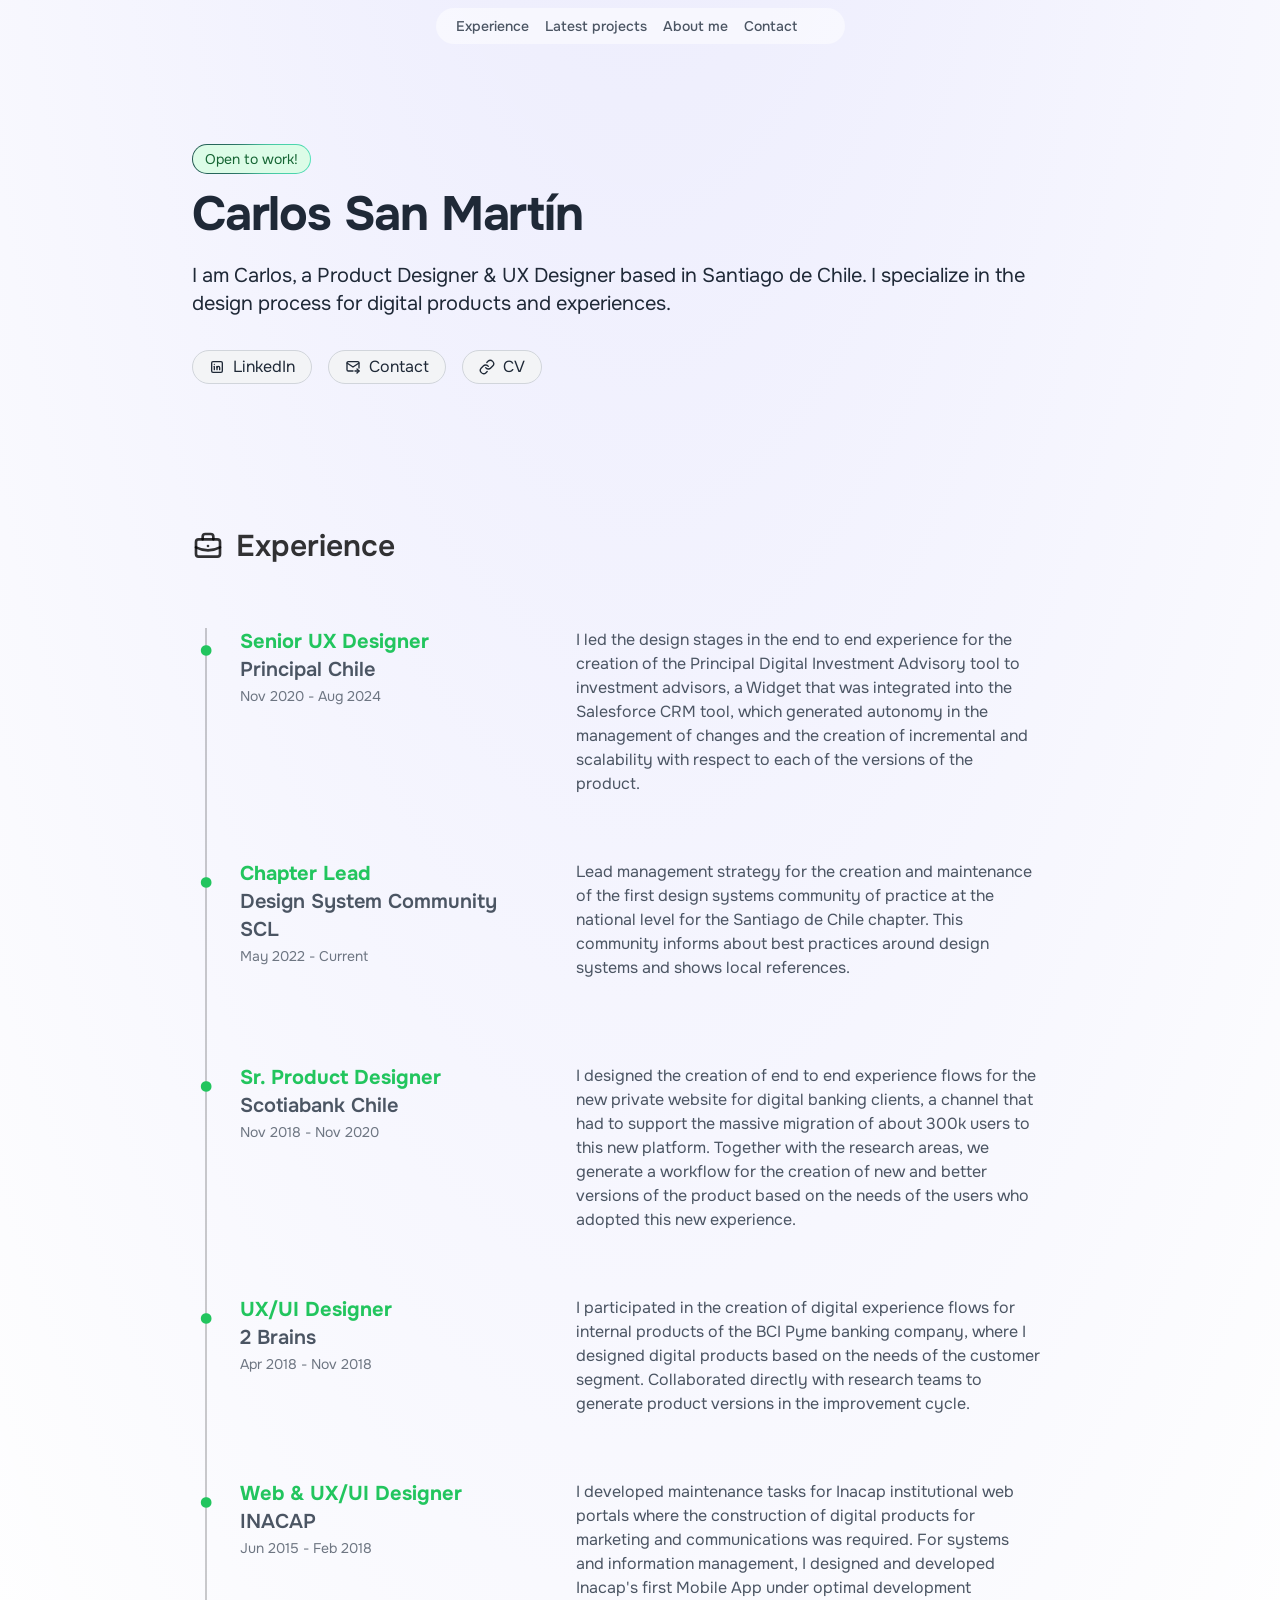
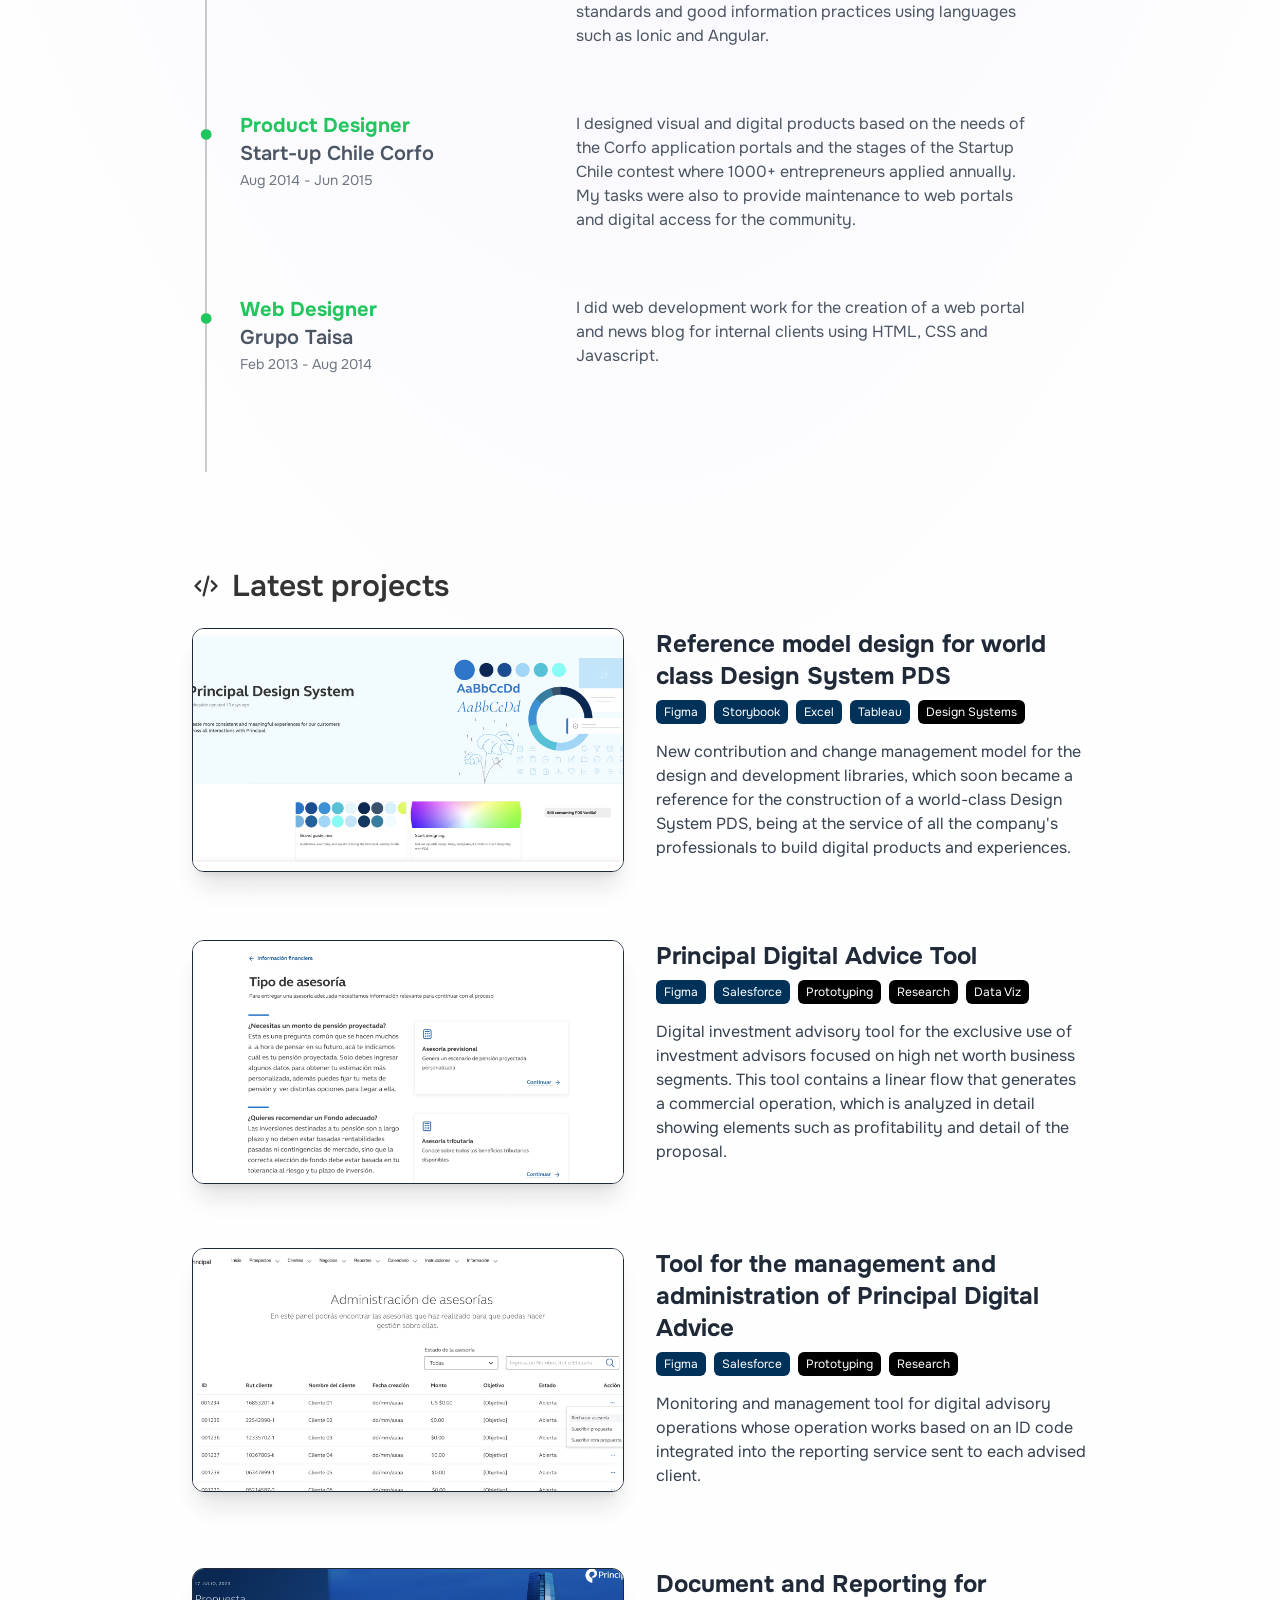
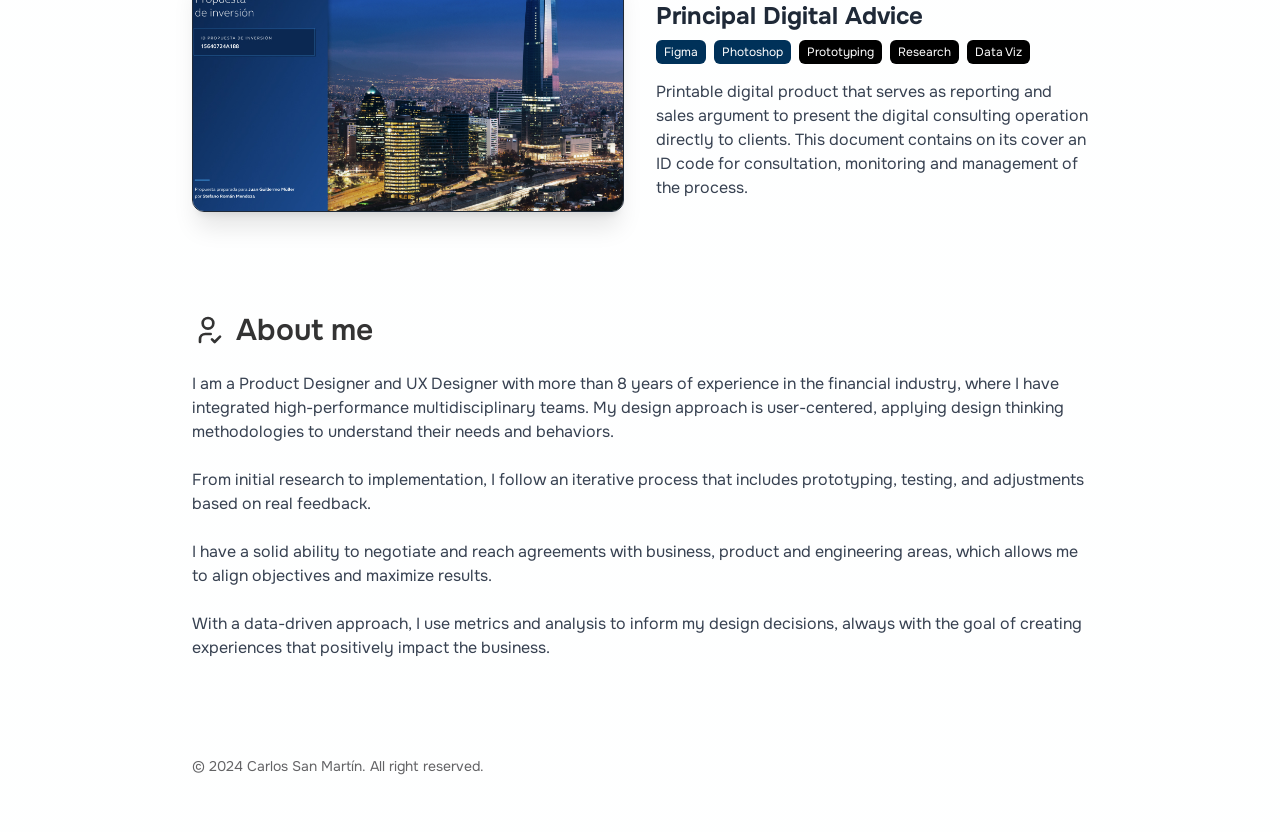
==== commit 642eb507: "Add files via upload" ====
--- a/index.html
+++ b/index.html
@@ -74,7 +74,7 @@
 Experience
  </h2> <ol class="relative mt-16"> <li class=""> <div class="relative mx-12 pb-12 grid before:absolute before:left-[-35px] before:block before:h-full before:border-l-2 before:border-black/20 dark:before:border-white/15 before:content-[''] md:grid-cols-5 md:gap-10 md:space-x-4]"> <div class="relative pb-12 md:col-span-2"> <div class="sticky top-0"> <span class="text-green-500 -left-[42px] absolute rounded-full text-5xl">&bull;</span> <h3 class="text-xl font-bold text-green-500">Senior UX Designer</h3> <h4 class="font-semibold text-xl text-gray-600 dark:text-white">Principal Chile</h4> <time class="p-0 m-0 text-sm text-gray-600/80 dark:text-white/80">Nov 2020 - Aug 2024</time> </div> </div> <div class="relative flex flex-col gap-2 pb-4 text-gray-600 dark:text-gray-300 md:col-span-3"> I led the design stages in the end to end experience for the creation of the Principal Digital Investment Advisory tool to investment advisors, a Widget that was integrated into the Salesforce CRM tool, which generated autonomy in the management of changes and the creation of incremental and scalability with respect to each of the versions of the product.   </div> </div> </li><li class=""> <div class="relative mx-12 pb-12 grid before:absolute before:left-[-35px] before:block before:h-full before:border-l-2 before:border-black/20 dark:before:border-white/15 before:content-[''] md:grid-cols-5 md:gap-10 md:space-x-4]"> <div class="relative pb-12 md:col-span-2"> <div class="sticky top-0"> <span class="text-green-500 -left-[42px] absolute rounded-full text-5xl">&bull;</span> <h3 class="text-xl font-bold text-green-500">Chapter Lead</h3> <h4 class="font-semibold text-xl text-gray-600 dark:text-white">Design System Community SCL</h4> <time class="p-0 m-0 text-sm text-gray-600/80 dark:text-white/80">May 2022 - Current</time> </div> </div> <div class="relative flex flex-col gap-2 pb-4 text-gray-600 dark:text-gray-300 md:col-span-3"> Lead management strategy for the creation and maintenance of the first design systems community of practice at the national level for the Santiago de Chile chapter. This community informs about best practices around design systems and shows local references.  </div> </div> </li><li class=""> <div class="relative mx-12 pb-12 grid before:absolute before:left-[-35px] before:block before:h-full before:border-l-2 before:border-black/20 dark:before:border-white/15 before:content-[''] md:grid-cols-5 md:gap-10 md:space-x-4]"> <div class="relative pb-12 md:col-span-2"> <div class="sticky top-0"> <span class="text-green-500 -left-[42px] absolute rounded-full text-5xl">&bull;</span> <h3 class="text-xl font-bold text-green-500">Sr. Product Designer</h3> <h4 class="font-semibold text-xl text-gray-600 dark:text-white">Scotiabank Chile</h4> <time class="p-0 m-0 text-sm text-gray-600/80 dark:text-white/80">Nov 2018 - Nov 2020</time> </div> </div> <div class="relative flex flex-col gap-2 pb-4 text-gray-600 dark:text-gray-300 md:col-span-3"> I designed the creation of end to end experience flows for the new private website for digital banking clients, a channel that had to support the massive migration of about 300k users to this new platform. Together with the research areas, we generate a workflow for the creation of new and better versions of the product based on the needs of the users who adopted this new experience.  </div> </div> </li><li class=""> <div class="relative mx-12 pb-12 grid before:absolute before:left-[-35px] before:block before:h-full before:border-l-2 before:border-black/20 dark:before:border-white/15 before:content-[''] md:grid-cols-5 md:gap-10 md:space-x-4]"> <div class="relative pb-12 md:col-span-2"> <div class="sticky top-0"> <span class="text-green-500 -left-[42px] absolute rounded-full text-5xl">&bull;</span> <h3 class="text-xl font-bold text-green-500">UX/UI Designer</h3> <h4 class="font-semibold text-xl text-gray-600 dark:text-white">2 Brains</h4> <time class="p-0 m-0 text-sm text-gray-600/80 dark:text-white/80">Apr 2018 - Nov 2018</time> </div> </div> <div class="relative flex flex-col gap-2 pb-4 text-gray-600 dark:text-gray-300 md:col-span-3"> I participated in the creation of digital experience flows for internal products of the BCI Pyme banking company, where I designed digital products based on the needs of the customer segment. Collaborated directly with research teams to generate product versions in the improvement cycle.  </div> </div> </li><li class=""> <div class="relative mx-12 pb-12 grid before:absolute before:left-[-35px] before:block before:h-full before:border-l-2 before:border-black/20 dark:before:border-white/15 before:content-[''] md:grid-cols-5 md:gap-10 md:space-x-4]"> <div class="relative pb-12 md:col-span-2"> <div class="sticky top-0"> <span class="text-green-500 -left-[42px] absolute rounded-full text-5xl">&bull;</span> <h3 class="text-xl font-bold text-green-500">Web &amp; UX/UI Designer</h3> <h4 class="font-semibold text-xl text-gray-600 dark:text-white">INACAP</h4> <time class="p-0 m-0 text-sm text-gray-600/80 dark:text-white/80">Jun 2015 - Feb 2018</time> </div> </div> <div class="relative flex flex-col gap-2 pb-4 text-gray-600 dark:text-gray-300 md:col-span-3"> I developed maintenance tasks for Inacap institutional web portals where the construction of digital products for marketing and communications was required. For systems and information management, I designed and developed Inacap&#39;s first Mobile App under optimal development standards and good information practices using languages ​​such as Ionic and Angular.  </div> </div> </li><li class=""> <div class="relative mx-12 pb-12 grid before:absolute before:left-[-35px] before:block before:h-full before:border-l-2 before:border-black/20 dark:before:border-white/15 before:content-[''] md:grid-cols-5 md:gap-10 md:space-x-4]"> <div class="relative pb-12 md:col-span-2"> <div class="sticky top-0"> <span class="text-green-500 -left-[42px] absolute rounded-full text-5xl">&bull;</span> <h3 class="text-xl font-bold text-green-500">Product Designer</h3> <h4 class="font-semibold text-xl text-gray-600 dark:text-white">Start-up Chile Corfo</h4> <time class="p-0 m-0 text-sm text-gray-600/80 dark:text-white/80">Aug 2014 - Jun 2015 </time> </div> </div> <div class="relative flex flex-col gap-2 pb-4 text-gray-600 dark:text-gray-300 md:col-span-3"> I designed visual and digital products based on the needs of the Corfo application portals and the stages of the Startup Chile contest where 1000+ entrepreneurs applied annually. My tasks were also to provide maintenance to web portals and digital access for the community.  </div> </div> </li><li class=""> <div class="relative mx-12 pb-12 grid before:absolute before:left-[-35px] before:block before:h-full before:border-l-2 before:border-black/20 dark:before:border-white/15 before:content-[''] md:grid-cols-5 md:gap-10 md:space-x-4]"> <div class="relative pb-12 md:col-span-2"> <div class="sticky top-0"> <span class="text-green-500 -left-[42px] absolute rounded-full text-5xl">&bull;</span> <h3 class="text-xl font-bold text-green-500">Web Designer</h3> <h4 class="font-semibold text-xl text-gray-600 dark:text-white">Grupo Taisa</h4> <time class="p-0 m-0 text-sm text-gray-600/80 dark:text-white/80">Feb 2013 - Aug 2014 </time> </div> </div> <div class="relative flex flex-col gap-2 pb-4 text-gray-600 dark:text-gray-300 md:col-span-3"> I did web development work for the creation of a web portal and news blog for internal clients using HTML, CSS and Javascript.  </div> </div> </li> </ol>  </section> <section id="projects" data-section="projects" class="section undefined scroll-m-20 w-full mx-auto container lg:max-w-4xl md:max-w-2xl">  <h2 class="flex items-center mb-6 text-3xl font-semibold gap-x-3 text-black/80 dark:text-white undefined">  <svg class="size-7" xmlns="http://www.w3.org/2000/svg" width="24" height="24" viewBox="0 0 24 24" stroke-width="2" stroke="currentColor" fill="none" stroke-linecap="round" stroke-linejoin="round"><path stroke="none" d="M0 0h24v24H0z" fill="none"></path><path d="M7 8l-4 4l4 4"></path><path d="M17 8l4 4l-4 4"></path><path d="M14 4l-4 16"></path></svg>
 Latest projects
- </h2> <div class="flex flex-col gap-y-16"> <article class="flex flex-col space-x-0 space-y-8 group md:flex-row md:space-x-8 md:space-y-0"> <div class="w-full md:w-1/2"> <div class="relative flex flex-col items-center col-span-6 row-span-5 gap-8 transition duration-500 ease-in-out transform shadow-xl overflow-clip rounded-xl sm:rounded-xl md:group-hover:-translate-y-1 md:group-hover:shadow-2xl lg:border lg:border-gray-800 lg:hover:border-gray-700 lg:hover:bg-gray-800/50"> <img alt="Recién llegado vs 5 años en Nueva Zelanda" class="object-cover object-top w-full h-56 transition duration-500 sm:h-full md:scale-110 md:group-hover:scale-105" loading="lazy" src="/projects/svgl.webp"> </div> </div> <div class="w-full md:w-1/2 md:max-w-lg"> <h3 class="text-2xl font-bold text-gray-800 dark:text-gray-100"> Reference model design for world class Design System PDS </h3> <div class="flex flex-wrap mt-2"> <ul class="flex flex-row mb-2 gap-x-2"> <li> <span class="flex gap-x-2 rounded-md text-xs bg-[#003159] text-white py-1 px-2 "> Figma </span> </li><li> <span class="flex gap-x-2 rounded-md text-xs bg-[#003159] text-white py-1 px-2 "> Storybook </span> </li><li> <span class="flex gap-x-2 rounded-md text-xs bg-[#003159] text-white py-1 px-2 "> Excel </span> </li><li> <span class="flex gap-x-2 rounded-md text-xs bg-[#003159] text-white py-1 px-2 "> Tableau </span> </li><li> <span class="flex gap-x-2 rounded-md text-xs bg-black text-white py-1 px-2 "> Design Systems </span> </li> </ul> <div class="mt-2 text-gray-700 dark:text-gray-400">New contribution and change management model for the design and development libraries, which soon became a reference for the construction of a world-class Design System PDS, being at the service of all the company&#39;s professionals to build digital products and experiences.</div> <footer class="flex items-end justify-start mt-4 gap-x-4"></footer> </div> </div> </article><article class="flex flex-col space-x-0 space-y-8 group md:flex-row md:space-x-8 md:space-y-0"> <div class="w-full md:w-1/2"> <div class="relative flex flex-col items-center col-span-6 row-span-5 gap-8 transition duration-500 ease-in-out transform shadow-xl overflow-clip rounded-xl sm:rounded-xl md:group-hover:-translate-y-1 md:group-hover:shadow-2xl lg:border lg:border-gray-800 lg:hover:border-gray-700 lg:hover:bg-gray-800/50"> <img alt="Recién llegado vs 5 años en Nueva Zelanda" class="object-cover object-top w-full h-56 transition duration-500 sm:h-full md:scale-110 md:group-hover:scale-105" loading="lazy" src="/projects/adventjs.webp"> </div> </div> <div class="w-full md:w-1/2 md:max-w-lg"> <h3 class="text-2xl font-bold text-gray-800 dark:text-gray-100"> Principal Digital Advice Tool </h3> <div class="flex flex-wrap mt-2"> <ul class="flex flex-row mb-2 gap-x-2"> <li> <span class="flex gap-x-2 rounded-md text-xs bg-[#003159] text-white py-1 px-2 "> Figma </span> </li><li> <span class="flex gap-x-2 rounded-md text-xs bg-[#003159] text-white py-1 px-2 "> Salesforce </span> </li><li> <span class="flex gap-x-2 rounded-md text-xs bg-black text-white py-1 px-2 "> Prototyping </span> </li><li> <span class="flex gap-x-2 rounded-md text-xs bg-black text-white py-1 px-2 "> Research </span> </li><li> <span class="flex gap-x-2 rounded-md text-xs bg-black text-white py-1 px-2 "> Data Viz </span> </li> </ul> <div class="mt-2 text-gray-700 dark:text-gray-400">Digital investment advisory tool for the exclusive use of investment advisors focused on high net worth business segments. This tool contains a linear flow that generates a commercial operation, which is analyzed in detail showing elements such as profitability and detail of the proposal.</div> <footer class="flex items-end justify-start mt-4 gap-x-4"></footer> </div> </div> </article><article class="flex flex-col space-x-0 space-y-8 group md:flex-row md:space-x-8 md:space-y-0"> <div class="w-full md:w-1/2"> <div class="relative flex flex-col items-center col-span-6 row-span-5 gap-8 transition duration-500 ease-in-out transform shadow-xl overflow-clip rounded-xl sm:rounded-xl md:group-hover:-translate-y-1 md:group-hover:shadow-2xl lg:border lg:border-gray-800 lg:hover:border-gray-700 lg:hover:bg-gray-800/50"> <img alt="Recién llegado vs 5 años en Nueva Zelanda" class="object-cover object-top w-full h-56 transition duration-500 sm:h-full md:scale-110 md:group-hover:scale-105" loading="lazy" src="/projects/adventjs.webp"> </div> </div> <div class="w-full md:w-1/2 md:max-w-lg"> <h3 class="text-2xl font-bold text-gray-800 dark:text-gray-100"> Tool for the management and administration of Principal Digital Advice </h3> <div class="flex flex-wrap mt-2"> <ul class="flex flex-row mb-2 gap-x-2"> <li> <span class="flex gap-x-2 rounded-md text-xs bg-[#003159] text-white py-1 px-2 "> Figma </span> </li><li> <span class="flex gap-x-2 rounded-md text-xs bg-[#003159] text-white py-1 px-2 "> Salesforce </span> </li><li> <span class="flex gap-x-2 rounded-md text-xs bg-black text-white py-1 px-2 "> Prototyping </span> </li><li> <span class="flex gap-x-2 rounded-md text-xs bg-black text-white py-1 px-2 "> Research </span> </li> </ul> <div class="mt-2 text-gray-700 dark:text-gray-400">Monitoring and management tool for digital advisory operations whose operation works based on an ID code integrated into the reporting service sent to each advised client.</div> <footer class="flex items-end justify-start mt-4 gap-x-4"></footer> </div> </div> </article><article class="flex flex-col space-x-0 space-y-8 group md:flex-row md:space-x-8 md:space-y-0"> <div class="w-full md:w-1/2"> <div class="relative flex flex-col items-center col-span-6 row-span-5 gap-8 transition duration-500 ease-in-out transform shadow-xl overflow-clip rounded-xl sm:rounded-xl md:group-hover:-translate-y-1 md:group-hover:shadow-2xl lg:border lg:border-gray-800 lg:hover:border-gray-700 lg:hover:bg-gray-800/50"> <img alt="Recién llegado vs 5 años en Nueva Zelanda" class="object-cover object-top w-full h-56 transition duration-500 sm:h-full md:scale-110 md:group-hover:scale-105" loading="lazy" src="/projects/adventjs.webp"> </div> </div> <div class="w-full md:w-1/2 md:max-w-lg"> <h3 class="text-2xl font-bold text-gray-800 dark:text-gray-100"> Document and Reporting for Principal Digital Advice </h3> <div class="flex flex-wrap mt-2"> <ul class="flex flex-row mb-2 gap-x-2"> <li> <span class="flex gap-x-2 rounded-md text-xs bg-[#003159] text-white py-1 px-2 "> Figma </span> </li><li> <span class="flex gap-x-2 rounded-md text-xs bg-[#003159] text-white py-1 px-2 "> Photoshop </span> </li><li> <span class="flex gap-x-2 rounded-md text-xs bg-black text-white py-1 px-2 "> Prototyping </span> </li><li> <span class="flex gap-x-2 rounded-md text-xs bg-black text-white py-1 px-2 "> Research </span> </li><li> <span class="flex gap-x-2 rounded-md text-xs bg-black text-white py-1 px-2 "> Data Viz </span> </li> </ul> <div class="mt-2 text-gray-700 dark:text-gray-400">Printable digital product that serves as reporting and sales argument to present the digital consulting operation directly to clients. This document contains on its cover an ID code for consultation, monitoring and management of the process.</div> <footer class="flex items-end justify-start mt-4 gap-x-4"></footer> </div> </div> </article> </div>  </section> <section id="about-me" data-section="about-me" class="section undefined scroll-m-20 w-full mx-auto container lg:max-w-4xl md:max-w-2xl">  <h2 class="flex items-center mb-6 text-3xl font-semibold gap-x-3 text-black/80 dark:text-white undefined">  <svg class="size-8" width="24" height="24" viewBox="0 0 24 24" stroke-width="2" stroke="currentColor" fill="none" stroke-linecap="round" stroke-linejoin="round"><path stroke="none" d="M0 0h24v24H0z" fill="none"></path><path d="M8 7a4 4 0 1 0 8 0a4 4 0 0 0 -8 0"></path><path d="M6 21v-2a4 4 0 0 1 4 -4h4"></path><path d="M15 19l2 2l4 -4"></path></svg>
+ </h2> <div class="flex flex-col gap-y-16"> <article class="flex flex-col space-x-0 space-y-8 group md:flex-row md:space-x-8 md:space-y-0"> <div class="w-full md:w-1/2"> <div class="relative flex flex-col items-center col-span-6 row-span-5 gap-8 transition duration-500 ease-in-out transform shadow-xl overflow-clip rounded-xl sm:rounded-xl md:group-hover:-translate-y-1 md:group-hover:shadow-2xl lg:border lg:border-gray-800 lg:hover:border-gray-700 lg:hover:bg-gray-800/50"> <img alt="Carlos san martín - Product Designer & UX Designer" class="object-cover object-top w-full h-56 transition duration-500 sm:h-full md:scale-110 md:group-hover:scale-105" loading="lazy" src="/projects/pds.jpg"> </div> </div> <div class="w-full md:w-1/2 md:max-w-lg"> <h3 class="text-2xl font-bold text-gray-800 dark:text-gray-100"> Reference model design for world class Design System PDS </h3> <div class="flex flex-wrap mt-2"> <ul class="flex flex-row mb-2 gap-x-2"> <li> <span class="flex gap-x-2 rounded-md text-xs bg-[#003159] text-white py-1 px-2 "> Figma </span> </li><li> <span class="flex gap-x-2 rounded-md text-xs bg-[#003159] text-white py-1 px-2 "> Storybook </span> </li><li> <span class="flex gap-x-2 rounded-md text-xs bg-[#003159] text-white py-1 px-2 "> Excel </span> </li><li> <span class="flex gap-x-2 rounded-md text-xs bg-[#003159] text-white py-1 px-2 "> Tableau </span> </li><li> <span class="flex gap-x-2 rounded-md text-xs bg-black text-white py-1 px-2 "> Design Systems </span> </li> </ul> <div class="mt-2 text-gray-700 dark:text-gray-400">New contribution and change management model for the design and development libraries, which soon became a reference for the construction of a world-class Design System PDS, being at the service of all the company&#39;s professionals to build digital products and experiences.</div> <footer class="flex items-end justify-start mt-4 gap-x-4"></footer> </div> </div> </article><article class="flex flex-col space-x-0 space-y-8 group md:flex-row md:space-x-8 md:space-y-0"> <div class="w-full md:w-1/2"> <div class="relative flex flex-col items-center col-span-6 row-span-5 gap-8 transition duration-500 ease-in-out transform shadow-xl overflow-clip rounded-xl sm:rounded-xl md:group-hover:-translate-y-1 md:group-hover:shadow-2xl lg:border lg:border-gray-800 lg:hover:border-gray-700 lg:hover:bg-gray-800/50"> <img alt="Carlos san martín - Product Designer & UX Designer" class="object-cover object-top w-full h-56 transition duration-500 sm:h-full md:scale-110 md:group-hover:scale-105" loading="lazy" src="/projects/asesoria.jpg"> </div> </div> <div class="w-full md:w-1/2 md:max-w-lg"> <h3 class="text-2xl font-bold text-gray-800 dark:text-gray-100"> Principal Digital Advice Tool </h3> <div class="flex flex-wrap mt-2"> <ul class="flex flex-row mb-2 gap-x-2"> <li> <span class="flex gap-x-2 rounded-md text-xs bg-[#003159] text-white py-1 px-2 "> Figma </span> </li><li> <span class="flex gap-x-2 rounded-md text-xs bg-[#003159] text-white py-1 px-2 "> Salesforce </span> </li><li> <span class="flex gap-x-2 rounded-md text-xs bg-black text-white py-1 px-2 "> Prototyping </span> </li><li> <span class="flex gap-x-2 rounded-md text-xs bg-black text-white py-1 px-2 "> Research </span> </li><li> <span class="flex gap-x-2 rounded-md text-xs bg-black text-white py-1 px-2 "> Data Viz </span> </li> </ul> <div class="mt-2 text-gray-700 dark:text-gray-400">Digital investment advisory tool for the exclusive use of investment advisors focused on high net worth business segments. This tool contains a linear flow that generates a commercial operation, which is analyzed in detail showing elements such as profitability and detail of the proposal.</div> <footer class="flex items-end justify-start mt-4 gap-x-4"></footer> </div> </div> </article><article class="flex flex-col space-x-0 space-y-8 group md:flex-row md:space-x-8 md:space-y-0"> <div class="w-full md:w-1/2"> <div class="relative flex flex-col items-center col-span-6 row-span-5 gap-8 transition duration-500 ease-in-out transform shadow-xl overflow-clip rounded-xl sm:rounded-xl md:group-hover:-translate-y-1 md:group-hover:shadow-2xl lg:border lg:border-gray-800 lg:hover:border-gray-700 lg:hover:bg-gray-800/50"> <img alt="Carlos san martín - Product Designer & UX Designer" class="object-cover object-top w-full h-56 transition duration-500 sm:h-full md:scale-110 md:group-hover:scale-105" loading="lazy" src="/projects/adm-asesoria.jpg"> </div> </div> <div class="w-full md:w-1/2 md:max-w-lg"> <h3 class="text-2xl font-bold text-gray-800 dark:text-gray-100"> Tool for the management and administration of Principal Digital Advice </h3> <div class="flex flex-wrap mt-2"> <ul class="flex flex-row mb-2 gap-x-2"> <li> <span class="flex gap-x-2 rounded-md text-xs bg-[#003159] text-white py-1 px-2 "> Figma </span> </li><li> <span class="flex gap-x-2 rounded-md text-xs bg-[#003159] text-white py-1 px-2 "> Salesforce </span> </li><li> <span class="flex gap-x-2 rounded-md text-xs bg-black text-white py-1 px-2 "> Prototyping </span> </li><li> <span class="flex gap-x-2 rounded-md text-xs bg-black text-white py-1 px-2 "> Research </span> </li> </ul> <div class="mt-2 text-gray-700 dark:text-gray-400">Monitoring and management tool for digital advisory operations whose operation works based on an ID code integrated into the reporting service sent to each advised client.</div> <footer class="flex items-end justify-start mt-4 gap-x-4"></footer> </div> </div> </article><article class="flex flex-col space-x-0 space-y-8 group md:flex-row md:space-x-8 md:space-y-0"> <div class="w-full md:w-1/2"> <div class="relative flex flex-col items-center col-span-6 row-span-5 gap-8 transition duration-500 ease-in-out transform shadow-xl overflow-clip rounded-xl sm:rounded-xl md:group-hover:-translate-y-1 md:group-hover:shadow-2xl lg:border lg:border-gray-800 lg:hover:border-gray-700 lg:hover:bg-gray-800/50"> <img alt="Carlos san martín - Product Designer & UX Designer" class="object-cover object-top w-full h-56 transition duration-500 sm:h-full md:scale-110 md:group-hover:scale-105" loading="lazy" src="/projects/documento.jpg"> </div> </div> <div class="w-full md:w-1/2 md:max-w-lg"> <h3 class="text-2xl font-bold text-gray-800 dark:text-gray-100"> Document and Reporting for Principal Digital Advice </h3> <div class="flex flex-wrap mt-2"> <ul class="flex flex-row mb-2 gap-x-2"> <li> <span class="flex gap-x-2 rounded-md text-xs bg-[#003159] text-white py-1 px-2 "> Figma </span> </li><li> <span class="flex gap-x-2 rounded-md text-xs bg-[#003159] text-white py-1 px-2 "> Photoshop </span> </li><li> <span class="flex gap-x-2 rounded-md text-xs bg-black text-white py-1 px-2 "> Prototyping </span> </li><li> <span class="flex gap-x-2 rounded-md text-xs bg-black text-white py-1 px-2 "> Research </span> </li><li> <span class="flex gap-x-2 rounded-md text-xs bg-black text-white py-1 px-2 "> Data Viz </span> </li> </ul> <div class="mt-2 text-gray-700 dark:text-gray-400">Printable digital product that serves as reporting and sales argument to present the digital consulting operation directly to clients. This document contains on its cover an ID code for consultation, monitoring and management of the process.</div> <footer class="flex items-end justify-start mt-4 gap-x-4"></footer> </div> </div> </article> </div>  </section> <section id="about-me" data-section="about-me" class="section undefined scroll-m-20 w-full mx-auto container lg:max-w-4xl md:max-w-2xl">  <h2 class="flex items-center mb-6 text-3xl font-semibold gap-x-3 text-black/80 dark:text-white undefined">  <svg class="size-8" width="24" height="24" viewBox="0 0 24 24" stroke-width="2" stroke="currentColor" fill="none" stroke-linecap="round" stroke-linejoin="round"><path stroke="none" d="M0 0h24v24H0z" fill="none"></path><path d="M8 7a4 4 0 1 0 8 0a4 4 0 0 0 -8 0"></path><path d="M6 21v-2a4 4 0 0 1 4 -4h4"></path><path d="M15 19l2 2l4 -4"></path></svg>
 About me
  </h2> <article class="flex flex-col items-center justify-center gap-8 text-gray-700 dark:text-gray-300 md:flex-row"> <div class="[&>p]:mb-4 [&>p>strong]:text-yellow-500 dark:[&>p>strong]:text-yellow-100 [&>p>strong]:font-normal [&>p>strong]:font-mono text-pretty order-2 md:order-1"> <p>
 I am a Product Designer and UX Designer with more than 8 years of experience in the financial industry, where I have integrated high-performance multidisciplinary teams. My design approach is user-centered, applying design thinking methodologies to understand their needs and behaviors. <br><br> From initial research to implementation, I follow an iterative process that includes prototyping, testing, and adjustments based on real feedback. <br><br>I have a solid ability to negotiate and reach agreements with business, product and engineering areas, which allows me to align objectives and maximize results. <br><br>With a data-driven approach, I use metrics and analysis to inform my design decisions, always with the goal of creating experiences that positively impact the business.
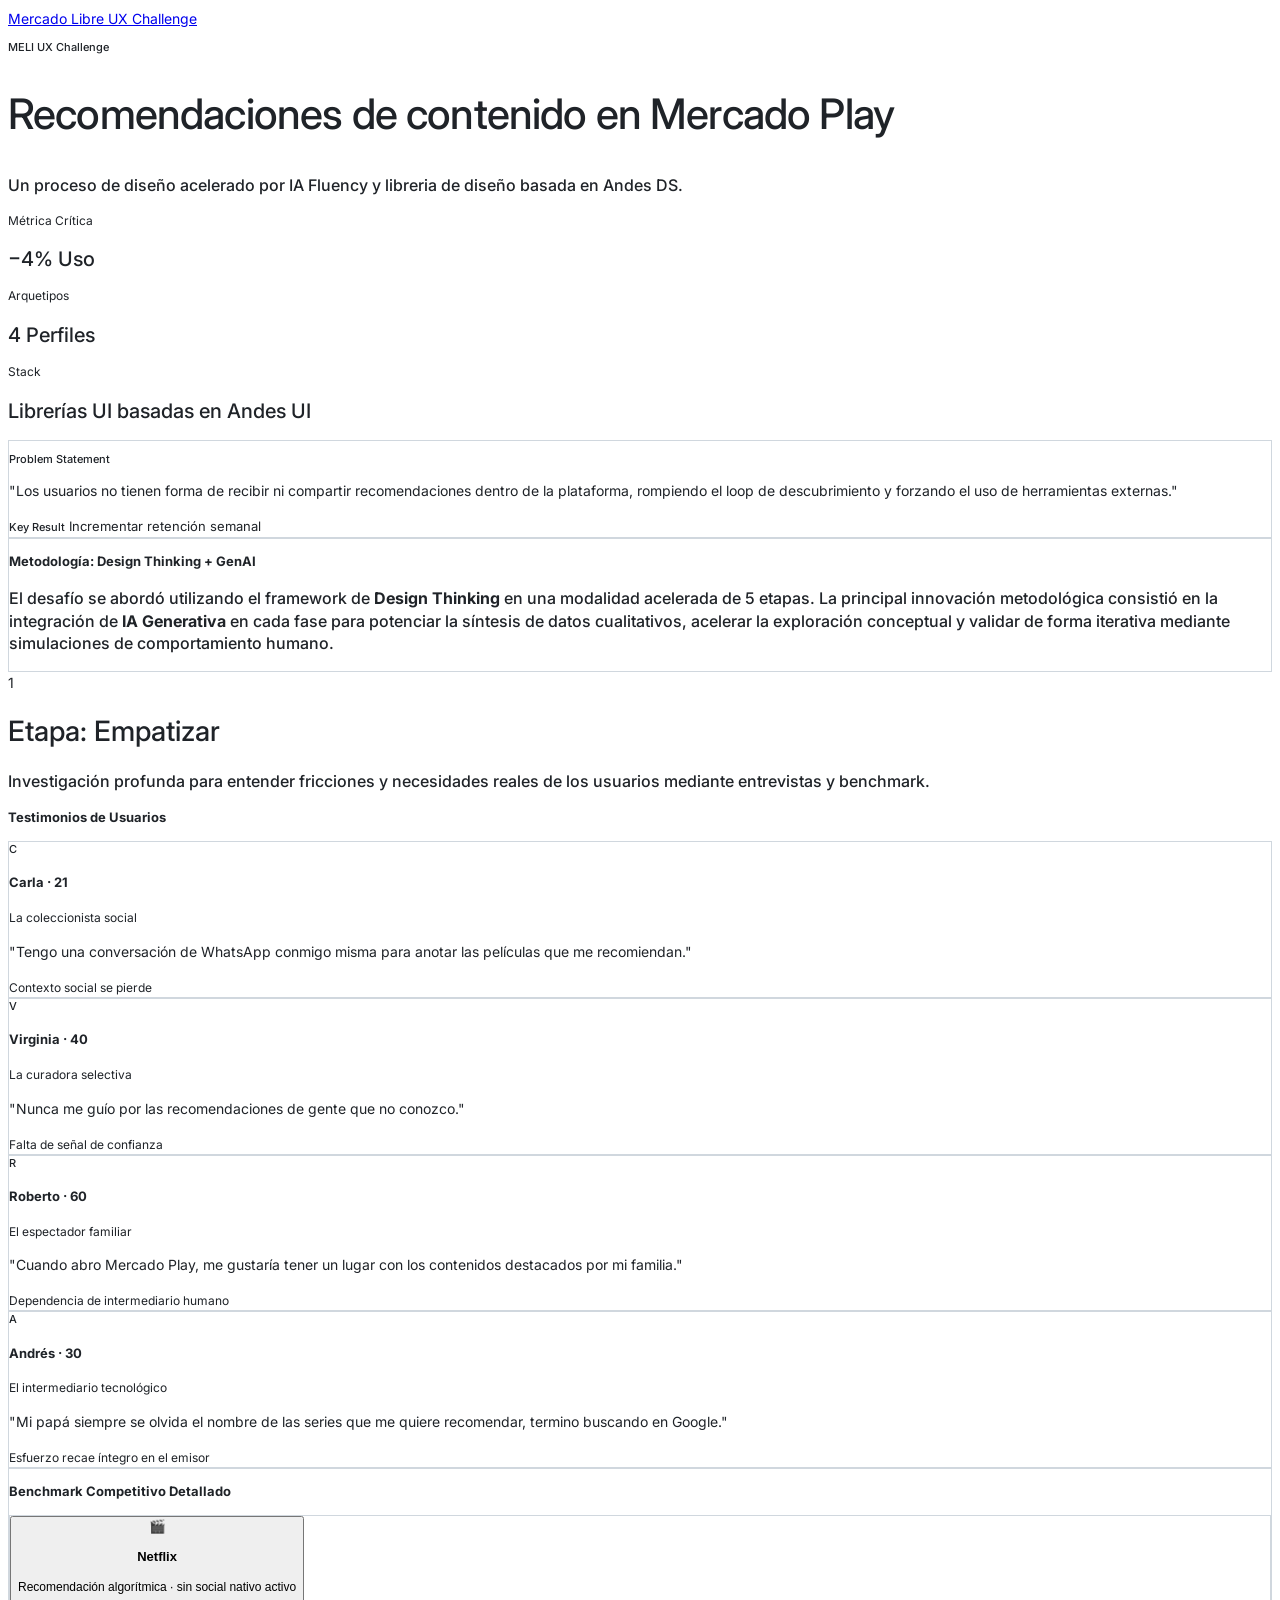
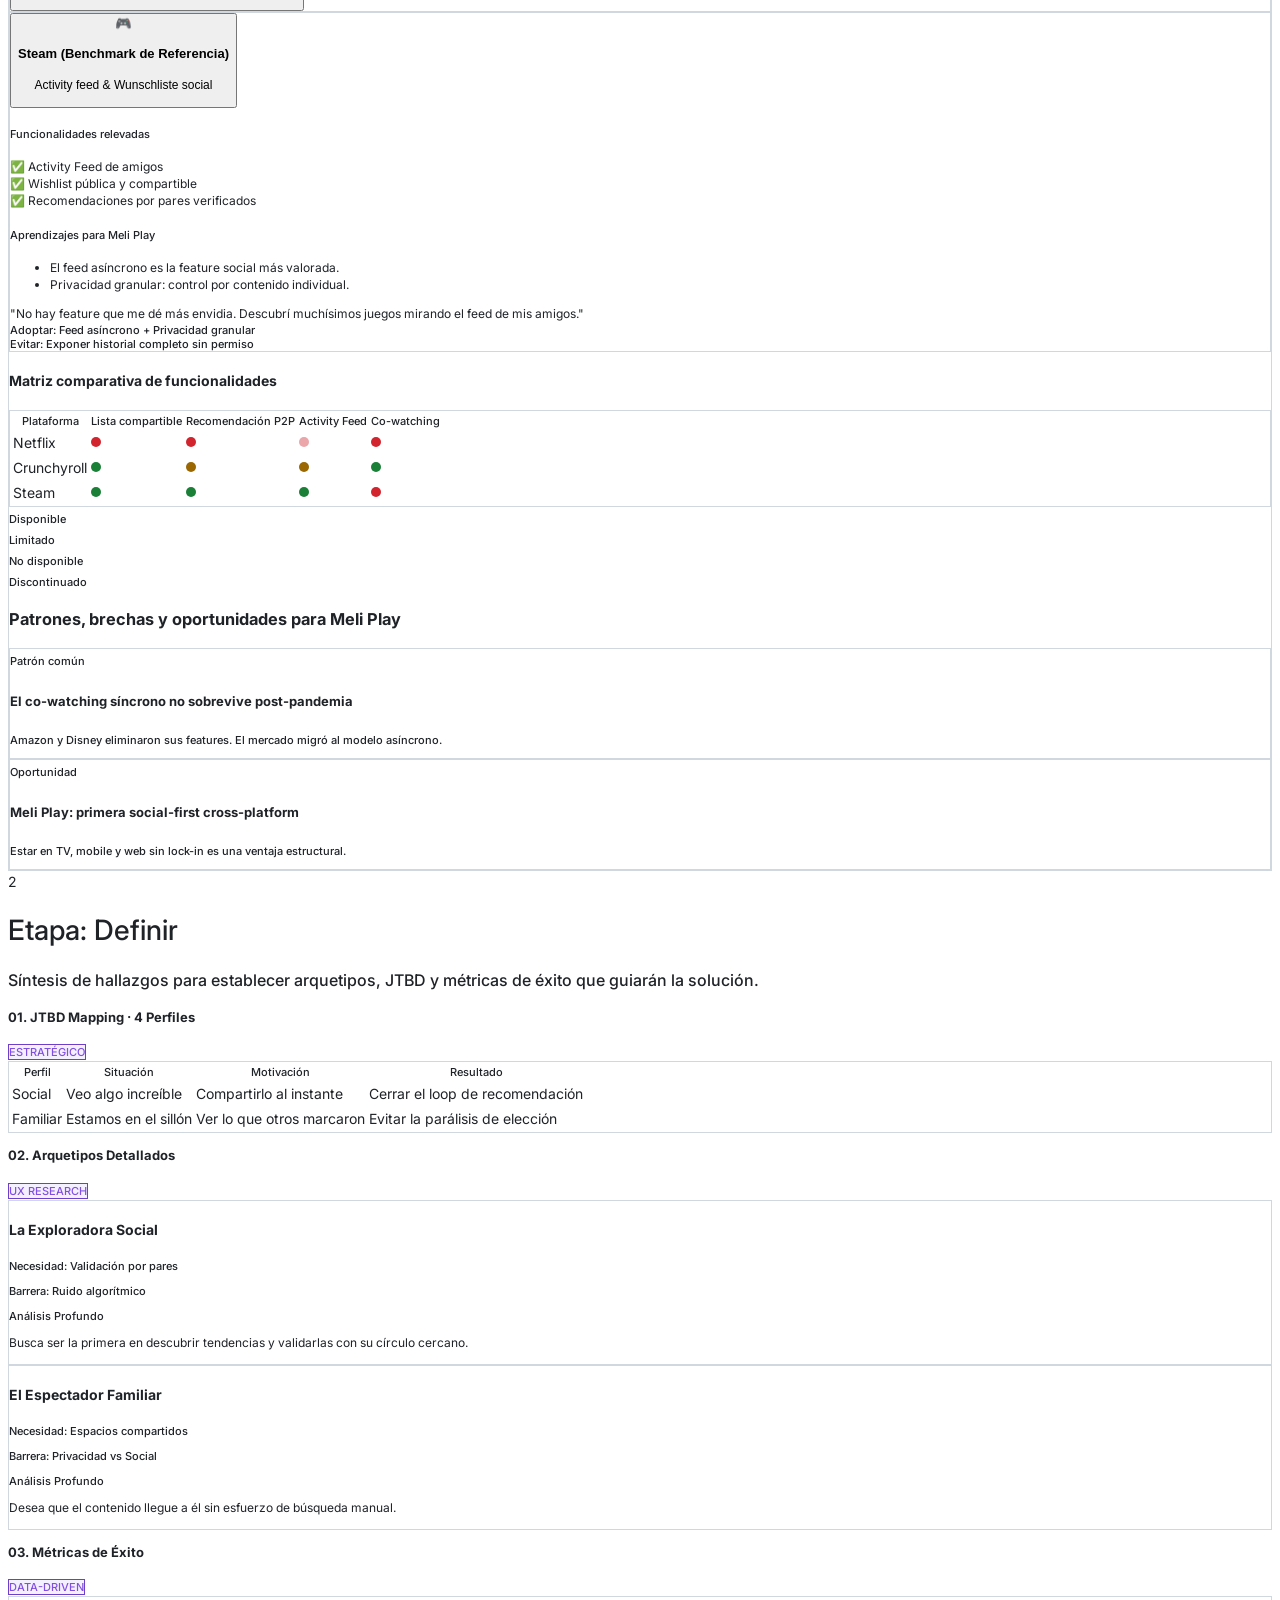
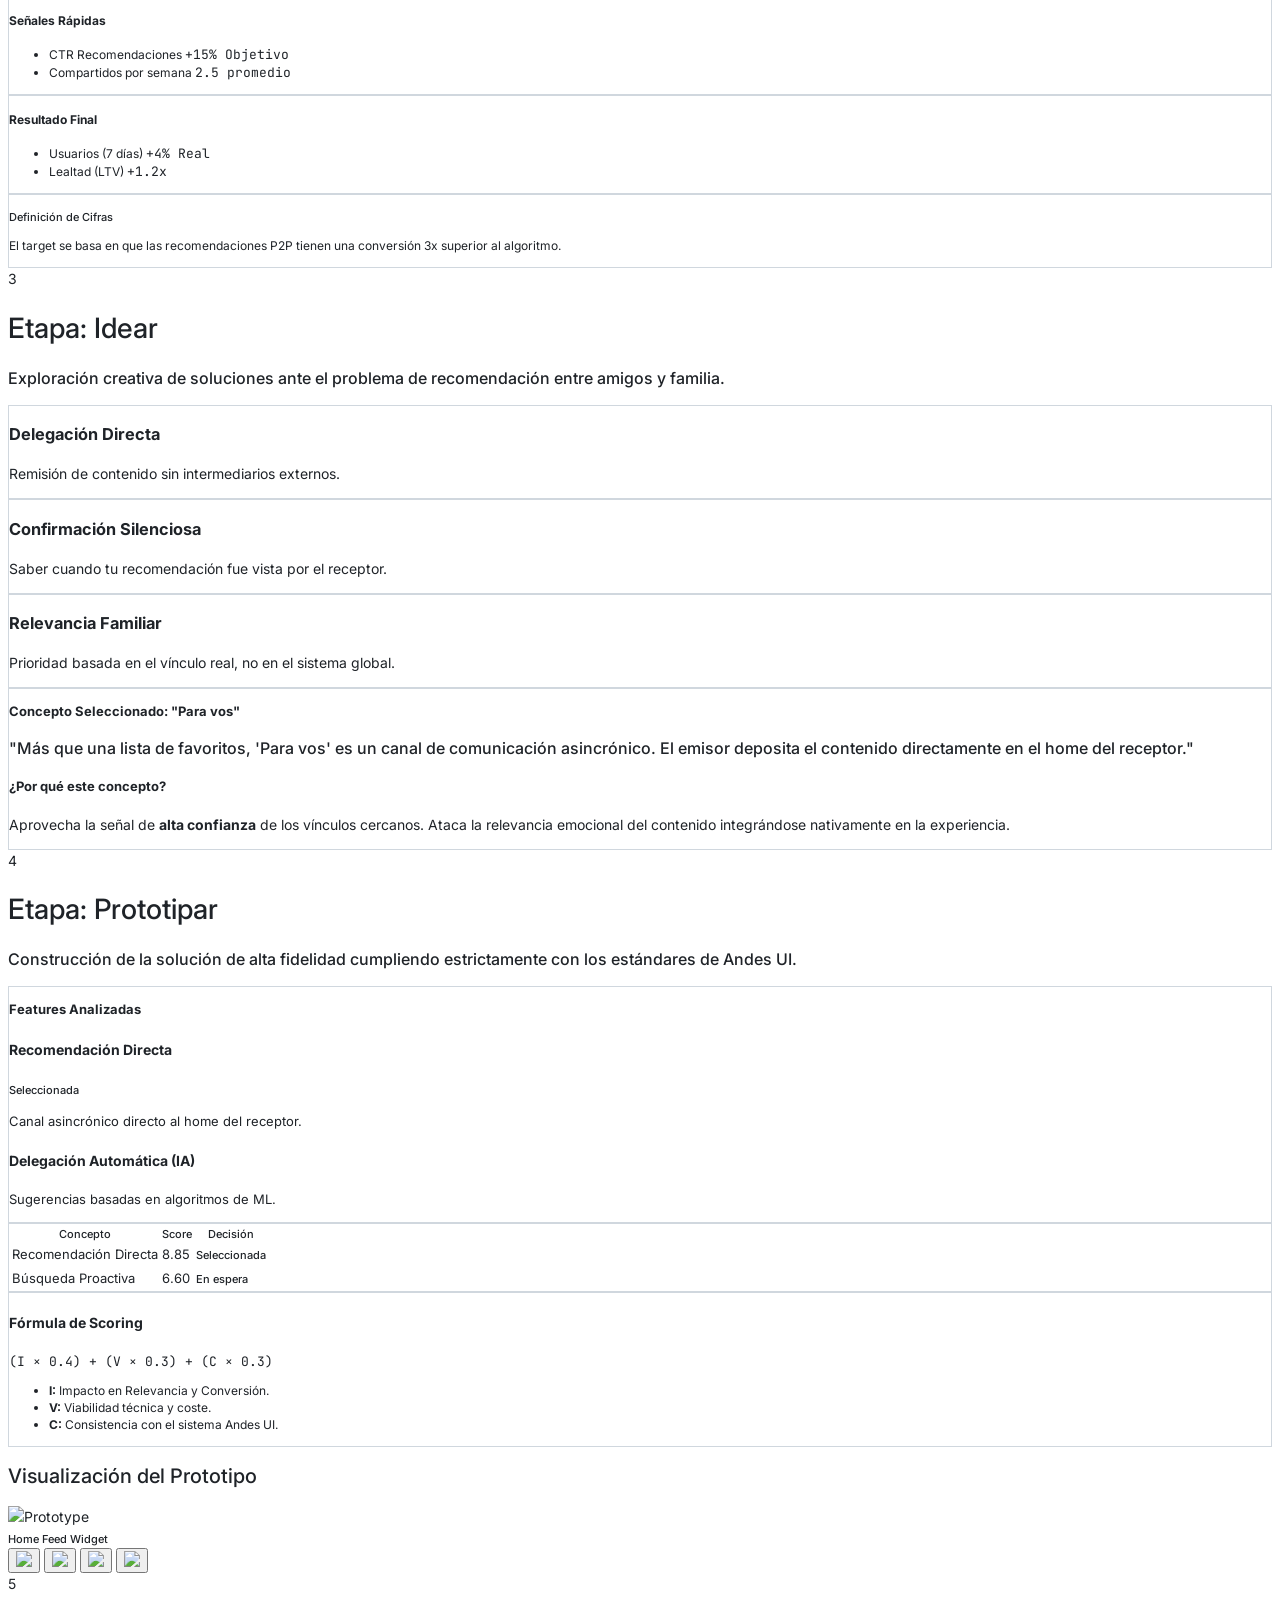
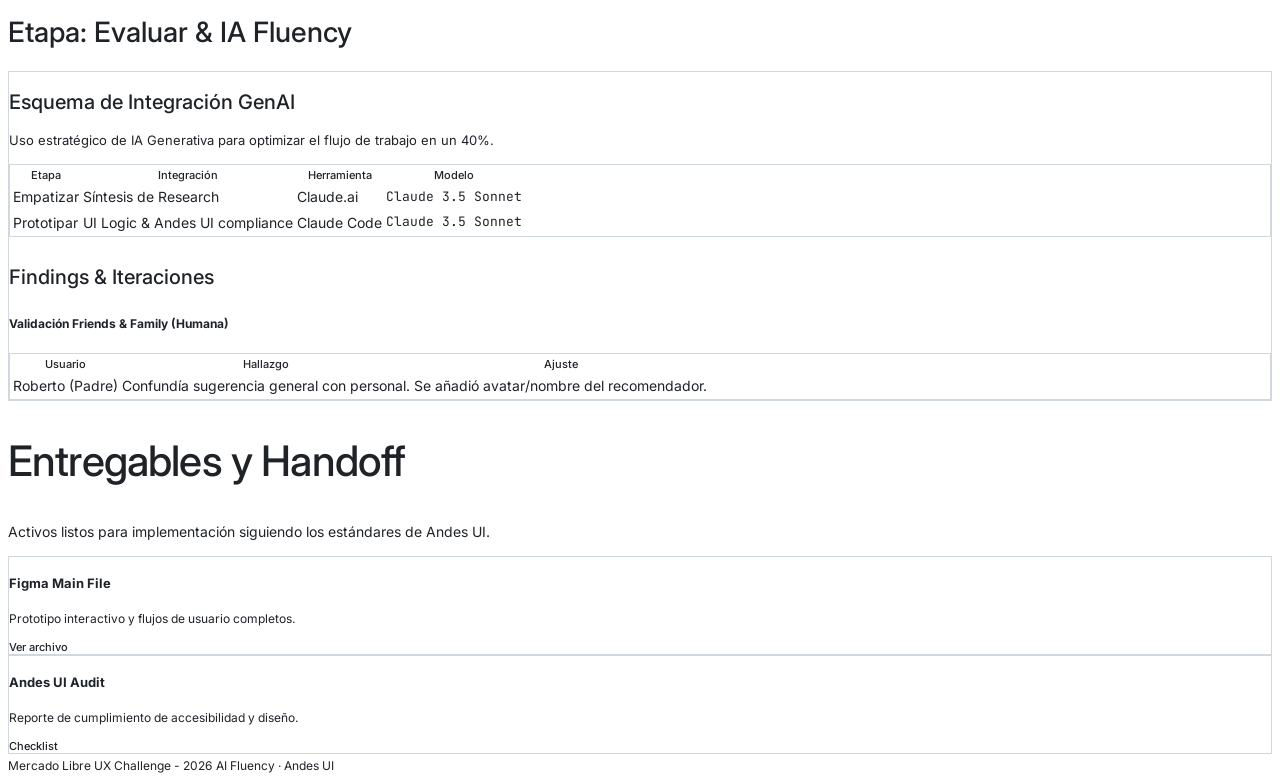
==== commit 96b5a4ea: "Add files via upload" ====
--- a/index.html
+++ b/index.html
@@ -1,82 +1,812 @@
-<!DOCTYPE html><html lang="es"> <head><meta charset="UTF-8"><meta name="description" content="I am Carlos, a Product Designer based in Santiago de Chile, I specialize in the design process for digital products and experiences."><meta name="viewport" content="width=device-width"><link rel="icon" type="image/svg+xml" href="/favicon.svg"><meta name="generator" content="Astro v4.4.5"><title>Carlos San Martin Martinez - Product Designer</title><meta name="astro-view-transitions-enabled" content="true"><meta name="astro-view-transitions-fallback" content="animate"><link rel="stylesheet" href="/_astro/components.Bt1zYkeA.css" /><script type="module" src="/_astro/hoisted.CfD_V-On.js"></script></head> <body class="relative text-black dark:text-white"> <div class="absolute top-0 bottom-0 z-[-2] min-h-screen w-full bg-gray-50 dark:bg-gray-950
-      bg-[radial-gradient(ellipse_80%_80%_at_50%_-20%,rgba(217,216,255,0.5),rgba(255,255,255,0.9))]
-      dark:bg-[radial-gradient(ellipse_80%_80%_at_50%_-20%,rgba(120,119,198,0.3),rgba(255,255,255,0))]"></div> <header class="fixed top-0 z-10 flex items-center justify-center w-full mx-auto mt-2" data-astro-cid-3ef6ksr2> <nav class="flex px-3 text-sm font-medium rounded-full text-gray-600 dark:text-gray-200 justify-center items-center" data-astro-cid-3ef6ksr2> <a class="relative block px-2 py-2 transition hover:text-blue-500 dark:hover:text-blue-500" aria-label="experience" href="/#experience" data-astro-cid-3ef6ksr2> Experience </a><a class="relative block px-2 py-2 transition hover:text-blue-500 dark:hover:text-blue-500" aria-label="Latest projects" href="/#projects" data-astro-cid-3ef6ksr2> Latest projects </a><a class="relative block px-2 py-2 transition hover:text-blue-500 dark:hover:text-blue-500" aria-label="About me" href="/#about-me" data-astro-cid-3ef6ksr2> About me </a><a class="relative block px-2 py-2 transition hover:text-blue-500 dark:hover:text-blue-500" aria-label="contact" href="mailto:sanmartineme@gmail.com" data-astro-cid-3ef6ksr2> Contact </a> <div class="relative ml-1 mr-1" data-astro-cid-x3pjskd3> <button id="theme-toggle-btn" class="appearance-none border-none flex hover:scale-125 transition" data-astro-cid-x3pjskd3 data-astro-transition-persist="astro-ko5uysgj-1"> <span class="sr-only" data-astro-cid-x3pjskd3>Choose the visual pattern</span> <svg id="light" class="theme-toggle-icon size-5 transition-all" data-astro-cid-x3pjskd3 width="24" height="24" viewBox="0 0 24 24" stroke-width="2" stroke="currentColor" fill="none" stroke-linecap="round" stroke-linejoin="round"> <path stroke="none" d="M0 0h24v24H0z" fill="none"></path> <path d="M12 12m-4 0a4 4 0 1 0 8 0a4 4 0 1 0 -8 0"></path> <path d="M3 12h1m8 -9v1m8 8h1m-9 8v1m-6.4 -15.4l.7 .7m12.1 -.7l-.7 .7m0 11.4l.7 .7m-12.1 -.7l-.7 .7"></path> </svg> <svg id="dark" class="theme-toggle-icon absolute size-5 transition-all" data-astro-cid-x3pjskd3 width="24" height="24" viewBox="0 0 24 24" stroke-width="2" stroke="currentColor" fill="none" stroke-linecap="round" stroke-linejoin="round"> <path stroke="none" d="M0 0h24v24H0z" fill="none"></path> <path d="M12 3c.132 0 .263 0 .393 0a7.5 7.5 0 0 0 7.92 12.446a9 9 0 1 1 -8.313 -12.454z"></path> </svg> </button> <div id="themes-menu" class="absolute hidden scale-80 top-8 right-0 text-sm p-1 min-w-[8rem] rounded-md border border-gray-100 bg-white/90 dark:bg-gray-900/90 dark:border-gray-500/20 shadow-[0_3px_10px_rgb(0,0,0,0.2)] backdrop-blur-md" data-astro-cid-x3pjskd3 data-astro-transition-persist="astro-fyqz2s63-2"> <ul data-astro-cid-x3pjskd3> <li class="themes-menu-option px-2 py-1.5 cursor-default hover:bg-neutral-400/40 dark:hover:bg-gray-500/50 rounded-sm" data-astro-cid-x3pjskd3> Light </li><li class="themes-menu-option px-2 py-1.5 cursor-default hover:bg-neutral-400/40 dark:hover:bg-gray-500/50 rounded-sm" data-astro-cid-x3pjskd3> Dark </li> </ul> </div> </div>  <script>
-  let remove = null
-  const matchMedia = window.matchMedia("(prefers-color-scheme: dark)")
-  const themesMenu = document.getElementById("themes-menu")
-
-  const getThemePreference = () => {
-    if (typeof localStorage !== "undefined") {
-      return localStorage.getItem("theme") ?? "system"
-    }
-
-    return window.matchMedia("(prefers-color-scheme: dark)").matches
-      ? "dark"
-      : "light"
-  }
-
-  const updateIcon = (themePreference) => {
-    document.querySelectorAll(".theme-toggle-icon").forEach((element) => {
-      element.style.scale = element.id === themePreference ? "1" : "0"
-    })
-  }
-
-  const updateTheme = () => {
-    if (remove != null) {
-      remove()
-    }
-    matchMedia.addEventListener("change", updateTheme)
-    remove = () => {
-      matchMedia.removeEventListener("change", updateTheme)
-    }
-
-    const themePreference = getThemePreference()
-    const isDark =
-      themePreference === "dark" ||
-      (themePreference === "system" && matchMedia.matches)
-
-    updateIcon(themePreference)
-    document.documentElement.classList[isDark ? "add" : "remove"]("dark")
-  }
-
-  updateTheme()
-
-  document.addEventListener("click", () => themesMenu.classList.remove("open"))
-
-  document.getElementById("theme-toggle-btn").addEventListener("click", (e) => {
-    e.stopPropagation()
-    const isClosed = !themesMenu.classList.contains("open")
-    themesMenu.classList[isClosed ? "add" : "remove"]("open")
-  })
-
-  document.querySelectorAll(".themes-menu-option").forEach((element) => {
-    element.addEventListener("click", (e) => {
-      localStorage.setItem("theme", e.target.innerText.toLowerCase().trim())
-      updateTheme()
-    })
-  })
-
-  document.addEventListener('astro:after-swap', () => {
-    updateTheme();
-    window.scrollTo({ left: 0, top: 0, behavior: 'instant' });
-  })
-</script> </nav> </header>    <main class="px-4"> <section class="section py-16 md:py-36 scroll-m-20 w-full mx-auto container lg:max-w-4xl md:max-w-2xl">  <div class=""> <div class="flex gap-4 mb-4"> <a href="https://www.linkedin.com/in/sanmartineme/" target="_blank" rel="noopener" class="flex items-center transition md:justify-center md:hover:scale-105"> <div class="flex items-center "> <span class="relative inline-flex overflow-hidden rounded-full p-[1px]"> <span class="absolute inset-[-1000%] animate-[spin_2s_linear_infinite] bg-[conic-gradient(from_90deg_at_50%_50%,#51E4B8_0%,#21554E_50%,#51E4B8_100%)]"></span> <div class="inline-flex items-center justify-center w-full px-3 py-1 text-sm text-green-800 bg-green-100 rounded-full cursor-pointer dark:bg-gray-800 dark:text-white/80 backdrop-blur-3xl whitespace-nowrap"> Open to work! </div> </span> </div> </a> </div> <h1 class="text-4xl font-bold tracking-tight text-gray-800 sm:text-5xl dark:text-white">
-Carlos San Martín
-</h1> <p class="mt-6 text-xl text-gray-800 dark:[&>strong]:text-yellow-200 [&>strong]:text-yellow-500 [&>strong]:font-semibold dark:text-gray-300">
-I am Carlos, a Product Designer & UX Designer based in Santiago de Chile. I specialize in the design process for digital products and experiences.
-</p> <nav class="flex flex-wrap gap-4 mt-8"> <a href="https://www.linkedin.com/in/sanmartineme/" target="_blank" rel="noopener noreferrer" role="link" class="inline-flex items-center justify-center gap-2 px-4 py-1 text-gray-800 transition bg-gray-100 border border-gray-300 rounded-full dark:bg-gray-800 dark:border-gray-600 dark:text-white focus-visible:ring-yellow-500/80 text-md hover:bg-gray-900 hover:border-gray-700 hover:text-white dark:hover:bg-gray-100 dark:hover:border-gray-300 dark:hover:text-black group max-w-fit focus:outline-none focus-visible:outline-none focus-visible:ring focus-visible:ring-white focus-visible:ring-offset-2 active:bg-black">  <svg class="size-4" xmlns="http://www.w3.org/2000/svg" class="icon icon-tabler icon-tabler-brand-linkedin" width="24" height="24" viewBox="0 0 24 24" stroke-width="2" stroke="currentColor" fill="none" stroke-linecap="round" stroke-linejoin="round"><path stroke="none" d="M0 0h24v24H0z" fill="none"></path><path d="M4 4m0 2a2 2 0 0 1 2 -2h12a2 2 0 0 1 2 2v12a2 2 0 0 1 -2 2h-12a2 2 0 0 1 -2 -2z"></path><path d="M8 11l0 5"></path><path d="M8 8l0 .01"></path><path d="M12 16l0 -5"></path><path d="M16 16v-3a2 2 0 0 0 -4 0"></path></svg>
-LinkedIn
- </a> <a href="mailto:sanmartineme@gmail.com" target="_blank" rel="noopener noreferrer" role="link" class="inline-flex items-center justify-center gap-2 px-4 py-1 text-gray-800 transition bg-gray-100 border border-gray-300 rounded-full dark:bg-gray-800 dark:border-gray-600 dark:text-white focus-visible:ring-yellow-500/80 text-md hover:bg-gray-900 hover:border-gray-700 hover:text-white dark:hover:bg-gray-100 dark:hover:border-gray-300 dark:hover:text-black group max-w-fit focus:outline-none focus-visible:outline-none focus-visible:ring focus-visible:ring-white focus-visible:ring-offset-2 active:bg-black">  <svg class="size-4" xmlns="http://www.w3.org/2000/svg" class="icon icon-tabler icon-tabler-mail-forward" width="24" height="24" viewBox="0 0 24 24" stroke-width="2" stroke="currentColor" fill="none" stroke-linecap="round" stroke-linejoin="round"><path stroke="none" d="M0 0h24v24H0z" fill="none"></path><path d="M12 18h-7a2 2 0 0 1 -2 -2v-10a2 2 0 0 1 2 -2h14a2 2 0 0 1 2 2v7.5"></path><path d="M3 6l9 6l9 -6"></path><path d="M15 18h6"></path><path d="M18 15l3 3l-3 3"></path></svg>
-Contact
- </a> <a href="https://csanmartin.com/carlossanmartin-resume-2024.pdf" target="_blank" rel="noopener noreferrer" role="link" class="inline-flex items-center justify-center gap-2 px-4 py-1 text-gray-800 transition bg-gray-100 border border-gray-300 rounded-full dark:bg-gray-800 dark:border-gray-600 dark:text-white focus-visible:ring-yellow-500/80 text-md hover:bg-gray-900 hover:border-gray-700 hover:text-white dark:hover:bg-gray-100 dark:hover:border-gray-300 dark:hover:text-black group max-w-fit focus:outline-none focus-visible:outline-none focus-visible:ring focus-visible:ring-white focus-visible:ring-offset-2 active:bg-black">  <svg class="size-4" xmlns="http://www.w3.org/2000/svg" width="24" height="24" viewBox="0 0 24 24" fill="none" stroke="currentColor" stroke-width="2" stroke-linecap="round" stroke-linejoin="round" class="link"><path d="M10 13a5 5 0 0 0 7.54.54l3-3a5 5 0 0 0-7.07-7.07l-1.72 1.71"></path><path d="M14 11a5 5 0 0 0-7.54-.54l-3 3a5 5 0 0 0 7.07 7.07l1.71-1.71"></path></svg>
-CV
- </a> </nav> </div>  </section> <div class="space-y-24"> <section id="experience" data-section="experience" class="section undefined scroll-m-20 w-full mx-auto container lg:max-w-4xl md:max-w-2xl">  <h2 class="flex items-center mb-6 text-3xl font-semibold gap-x-3 text-black/80 dark:text-white undefined">  <svg class="size-8" width="24" height="24" viewBox="0 0 24 24" stroke-width="2" stroke="currentColor" fill="none" stroke-linecap="round" stroke-linejoin="round"><path stroke="none" d="M0 0h24v24H0z" fill="none"></path><path d="M3 7m0 2a2 2 0 0 1 2 -2h14a2 2 0 0 1 2 2v9a2 2 0 0 1 -2 2h-14a2 2 0 0 1 -2 -2z"></path><path d="M8 7v-2a2 2 0 0 1 2 -2h4a2 2 0 0 1 2 2v2"></path><path d="M12 12l0 .01"></path><path d="M3 13a20 20 0 0 0 18 0"></path></svg>
-Experience
- </h2> <ol class="relative mt-16"> <li class=""> <div class="relative mx-12 pb-12 grid before:absolute before:left-[-35px] before:block before:h-full before:border-l-2 before:border-black/20 dark:before:border-white/15 before:content-[''] md:grid-cols-5 md:gap-10 md:space-x-4]"> <div class="relative pb-12 md:col-span-2"> <div class="sticky top-0"> <span class="text-green-500 -left-[42px] absolute rounded-full text-5xl">&bull;</span> <h3 class="text-xl font-bold text-green-500">Senior UX Designer</h3> <h4 class="font-semibold text-xl text-gray-600 dark:text-white">Principal Chile</h4> <time class="p-0 m-0 text-sm text-gray-600/80 dark:text-white/80">Nov 2020 - Aug 2024</time> </div> </div> <div class="relative flex flex-col gap-2 pb-4 text-gray-600 dark:text-gray-300 md:col-span-3"> I led the design stages in the end to end experience for the creation of the Principal Digital Investment Advisory tool to investment advisors, a Widget that was integrated into the Salesforce CRM tool, which generated autonomy in the management of changes and the creation of incremental and scalability with respect to each of the versions of the product.   </div> </div> </li><li class=""> <div class="relative mx-12 pb-12 grid before:absolute before:left-[-35px] before:block before:h-full before:border-l-2 before:border-black/20 dark:before:border-white/15 before:content-[''] md:grid-cols-5 md:gap-10 md:space-x-4]"> <div class="relative pb-12 md:col-span-2"> <div class="sticky top-0"> <span class="text-green-500 -left-[42px] absolute rounded-full text-5xl">&bull;</span> <h3 class="text-xl font-bold text-green-500">Chapter Lead</h3> <h4 class="font-semibold text-xl text-gray-600 dark:text-white">Design System Community SCL</h4> <time class="p-0 m-0 text-sm text-gray-600/80 dark:text-white/80">May 2022 - Current</time> </div> </div> <div class="relative flex flex-col gap-2 pb-4 text-gray-600 dark:text-gray-300 md:col-span-3"> Lead management strategy for the creation and maintenance of the first design systems community of practice at the national level for the Santiago de Chile chapter. This community informs about best practices around design systems and shows local references.  </div> </div> </li><li class=""> <div class="relative mx-12 pb-12 grid before:absolute before:left-[-35px] before:block before:h-full before:border-l-2 before:border-black/20 dark:before:border-white/15 before:content-[''] md:grid-cols-5 md:gap-10 md:space-x-4]"> <div class="relative pb-12 md:col-span-2"> <div class="sticky top-0"> <span class="text-green-500 -left-[42px] absolute rounded-full text-5xl">&bull;</span> <h3 class="text-xl font-bold text-green-500">Sr. Product Designer</h3> <h4 class="font-semibold text-xl text-gray-600 dark:text-white">Scotiabank Chile</h4> <time class="p-0 m-0 text-sm text-gray-600/80 dark:text-white/80">Nov 2018 - Nov 2020</time> </div> </div> <div class="relative flex flex-col gap-2 pb-4 text-gray-600 dark:text-gray-300 md:col-span-3"> I designed the creation of end to end experience flows for the new private website for digital banking clients, a channel that had to support the massive migration of about 300k users to this new platform. Together with the research areas, we generate a workflow for the creation of new and better versions of the product based on the needs of the users who adopted this new experience.  </div> </div> </li><li class=""> <div class="relative mx-12 pb-12 grid before:absolute before:left-[-35px] before:block before:h-full before:border-l-2 before:border-black/20 dark:before:border-white/15 before:content-[''] md:grid-cols-5 md:gap-10 md:space-x-4]"> <div class="relative pb-12 md:col-span-2"> <div class="sticky top-0"> <span class="text-green-500 -left-[42px] absolute rounded-full text-5xl">&bull;</span> <h3 class="text-xl font-bold text-green-500">UX/UI Designer</h3> <h4 class="font-semibold text-xl text-gray-600 dark:text-white">2 Brains</h4> <time class="p-0 m-0 text-sm text-gray-600/80 dark:text-white/80">Apr 2018 - Nov 2018</time> </div> </div> <div class="relative flex flex-col gap-2 pb-4 text-gray-600 dark:text-gray-300 md:col-span-3"> I participated in the creation of digital experience flows for internal products of the BCI Pyme banking company, where I designed digital products based on the needs of the customer segment. Collaborated directly with research teams to generate product versions in the improvement cycle.  </div> </div> </li><li class=""> <div class="relative mx-12 pb-12 grid before:absolute before:left-[-35px] before:block before:h-full before:border-l-2 before:border-black/20 dark:before:border-white/15 before:content-[''] md:grid-cols-5 md:gap-10 md:space-x-4]"> <div class="relative pb-12 md:col-span-2"> <div class="sticky top-0"> <span class="text-green-500 -left-[42px] absolute rounded-full text-5xl">&bull;</span> <h3 class="text-xl font-bold text-green-500">Web &amp; UX/UI Designer</h3> <h4 class="font-semibold text-xl text-gray-600 dark:text-white">INACAP</h4> <time class="p-0 m-0 text-sm text-gray-600/80 dark:text-white/80">Jun 2015 - Feb 2018</time> </div> </div> <div class="relative flex flex-col gap-2 pb-4 text-gray-600 dark:text-gray-300 md:col-span-3"> I developed maintenance tasks for Inacap institutional web portals where the construction of digital products for marketing and communications was required. For systems and information management, I designed and developed Inacap&#39;s first Mobile App under optimal development standards and good information practices using languages ​​such as Ionic and Angular.  </div> </div> </li><li class=""> <div class="relative mx-12 pb-12 grid before:absolute before:left-[-35px] before:block before:h-full before:border-l-2 before:border-black/20 dark:before:border-white/15 before:content-[''] md:grid-cols-5 md:gap-10 md:space-x-4]"> <div class="relative pb-12 md:col-span-2"> <div class="sticky top-0"> <span class="text-green-500 -left-[42px] absolute rounded-full text-5xl">&bull;</span> <h3 class="text-xl font-bold text-green-500">Product Designer</h3> <h4 class="font-semibold text-xl text-gray-600 dark:text-white">Start-up Chile Corfo</h4> <time class="p-0 m-0 text-sm text-gray-600/80 dark:text-white/80">Aug 2014 - Jun 2015 </time> </div> </div> <div class="relative flex flex-col gap-2 pb-4 text-gray-600 dark:text-gray-300 md:col-span-3"> I designed visual and digital products based on the needs of the Corfo application portals and the stages of the Startup Chile contest where 1000+ entrepreneurs applied annually. My tasks were also to provide maintenance to web portals and digital access for the community.  </div> </div> </li><li class=""> <div class="relative mx-12 pb-12 grid before:absolute before:left-[-35px] before:block before:h-full before:border-l-2 before:border-black/20 dark:before:border-white/15 before:content-[''] md:grid-cols-5 md:gap-10 md:space-x-4]"> <div class="relative pb-12 md:col-span-2"> <div class="sticky top-0"> <span class="text-green-500 -left-[42px] absolute rounded-full text-5xl">&bull;</span> <h3 class="text-xl font-bold text-green-500">Web Designer</h3> <h4 class="font-semibold text-xl text-gray-600 dark:text-white">Grupo Taisa</h4> <time class="p-0 m-0 text-sm text-gray-600/80 dark:text-white/80">Feb 2013 - Aug 2014 </time> </div> </div> <div class="relative flex flex-col gap-2 pb-4 text-gray-600 dark:text-gray-300 md:col-span-3"> I did web development work for the creation of a web portal and news blog for internal clients using HTML, CSS and Javascript.  </div> </div> </li> </ol>  </section> <section id="projects" data-section="projects" class="section undefined scroll-m-20 w-full mx-auto container lg:max-w-4xl md:max-w-2xl">  <h2 class="flex items-center mb-6 text-3xl font-semibold gap-x-3 text-black/80 dark:text-white undefined">  <svg class="size-7" xmlns="http://www.w3.org/2000/svg" width="24" height="24" viewBox="0 0 24 24" stroke-width="2" stroke="currentColor" fill="none" stroke-linecap="round" stroke-linejoin="round"><path stroke="none" d="M0 0h24v24H0z" fill="none"></path><path d="M7 8l-4 4l4 4"></path><path d="M17 8l4 4l-4 4"></path><path d="M14 4l-4 16"></path></svg>
-Latest projects
- </h2> <div class="flex flex-col gap-y-16"> <article class="flex flex-col space-x-0 space-y-8 group md:flex-row md:space-x-8 md:space-y-0"> <div class="w-full md:w-1/2"> <div class="relative flex flex-col items-center col-span-6 row-span-5 gap-8 transition duration-500 ease-in-out transform shadow-xl overflow-clip rounded-xl sm:rounded-xl md:group-hover:-translate-y-1 md:group-hover:shadow-2xl lg:border lg:border-gray-800 lg:hover:border-gray-700 lg:hover:bg-gray-800/50"> <img alt="Carlos san martín - Product Designer & UX Designer" class="object-cover object-top w-full h-56 transition duration-500 sm:h-full md:scale-110 md:group-hover:scale-105" loading="lazy" src="/projects/pds.jpg"> </div> </div> <div class="w-full md:w-1/2 md:max-w-lg"> <h3 class="text-2xl font-bold text-gray-800 dark:text-gray-100"> Reference model design for world class Design System PDS </h3> <div class="flex flex-wrap mt-2"> <ul class="flex flex-row mb-2 gap-x-2"> <li> <span class="flex gap-x-2 rounded-md text-xs bg-[#003159] text-white py-1 px-2 "> Figma </span> </li><li> <span class="flex gap-x-2 rounded-md text-xs bg-[#003159] text-white py-1 px-2 "> Storybook </span> </li><li> <span class="flex gap-x-2 rounded-md text-xs bg-[#003159] text-white py-1 px-2 "> Excel </span> </li><li> <span class="flex gap-x-2 rounded-md text-xs bg-[#003159] text-white py-1 px-2 "> Tableau </span> </li><li> <span class="flex gap-x-2 rounded-md text-xs bg-black text-white py-1 px-2 "> Design Systems </span> </li> </ul> <div class="mt-2 text-gray-700 dark:text-gray-400">New contribution and change management model for the design and development libraries, which soon became a reference for the construction of a world-class Design System PDS, being at the service of all the company&#39;s professionals to build digital products and experiences.</div> <footer class="flex items-end justify-start mt-4 gap-x-4"></footer> </div> </div> </article><article class="flex flex-col space-x-0 space-y-8 group md:flex-row md:space-x-8 md:space-y-0"> <div class="w-full md:w-1/2"> <div class="relative flex flex-col items-center col-span-6 row-span-5 gap-8 transition duration-500 ease-in-out transform shadow-xl overflow-clip rounded-xl sm:rounded-xl md:group-hover:-translate-y-1 md:group-hover:shadow-2xl lg:border lg:border-gray-800 lg:hover:border-gray-700 lg:hover:bg-gray-800/50"> <img alt="Carlos san martín - Product Designer & UX Designer" class="object-cover object-top w-full h-56 transition duration-500 sm:h-full md:scale-110 md:group-hover:scale-105" loading="lazy" src="/projects/asesoria.jpg"> </div> </div> <div class="w-full md:w-1/2 md:max-w-lg"> <h3 class="text-2xl font-bold text-gray-800 dark:text-gray-100"> Principal Digital Advice Tool </h3> <div class="flex flex-wrap mt-2"> <ul class="flex flex-row mb-2 gap-x-2"> <li> <span class="flex gap-x-2 rounded-md text-xs bg-[#003159] text-white py-1 px-2 "> Figma </span> </li><li> <span class="flex gap-x-2 rounded-md text-xs bg-[#003159] text-white py-1 px-2 "> Salesforce </span> </li><li> <span class="flex gap-x-2 rounded-md text-xs bg-black text-white py-1 px-2 "> Prototyping </span> </li><li> <span class="flex gap-x-2 rounded-md text-xs bg-black text-white py-1 px-2 "> Research </span> </li><li> <span class="flex gap-x-2 rounded-md text-xs bg-black text-white py-1 px-2 "> Data Viz </span> </li> </ul> <div class="mt-2 text-gray-700 dark:text-gray-400">Digital investment advisory tool for the exclusive use of investment advisors focused on high net worth business segments. This tool contains a linear flow that generates a commercial operation, which is analyzed in detail showing elements such as profitability and detail of the proposal.</div> <footer class="flex items-end justify-start mt-4 gap-x-4"></footer> </div> </div> </article><article class="flex flex-col space-x-0 space-y-8 group md:flex-row md:space-x-8 md:space-y-0"> <div class="w-full md:w-1/2"> <div class="relative flex flex-col items-center col-span-6 row-span-5 gap-8 transition duration-500 ease-in-out transform shadow-xl overflow-clip rounded-xl sm:rounded-xl md:group-hover:-translate-y-1 md:group-hover:shadow-2xl lg:border lg:border-gray-800 lg:hover:border-gray-700 lg:hover:bg-gray-800/50"> <img alt="Carlos san martín - Product Designer & UX Designer" class="object-cover object-top w-full h-56 transition duration-500 sm:h-full md:scale-110 md:group-hover:scale-105" loading="lazy" src="/projects/adm-asesoria.jpg"> </div> </div> <div class="w-full md:w-1/2 md:max-w-lg"> <h3 class="text-2xl font-bold text-gray-800 dark:text-gray-100"> Tool for the management and administration of Principal Digital Advice </h3> <div class="flex flex-wrap mt-2"> <ul class="flex flex-row mb-2 gap-x-2"> <li> <span class="flex gap-x-2 rounded-md text-xs bg-[#003159] text-white py-1 px-2 "> Figma </span> </li><li> <span class="flex gap-x-2 rounded-md text-xs bg-[#003159] text-white py-1 px-2 "> Salesforce </span> </li><li> <span class="flex gap-x-2 rounded-md text-xs bg-black text-white py-1 px-2 "> Prototyping </span> </li><li> <span class="flex gap-x-2 rounded-md text-xs bg-black text-white py-1 px-2 "> Research </span> </li> </ul> <div class="mt-2 text-gray-700 dark:text-gray-400">Monitoring and management tool for digital advisory operations whose operation works based on an ID code integrated into the reporting service sent to each advised client.</div> <footer class="flex items-end justify-start mt-4 gap-x-4"></footer> </div> </div> </article><article class="flex flex-col space-x-0 space-y-8 group md:flex-row md:space-x-8 md:space-y-0"> <div class="w-full md:w-1/2"> <div class="relative flex flex-col items-center col-span-6 row-span-5 gap-8 transition duration-500 ease-in-out transform shadow-xl overflow-clip rounded-xl sm:rounded-xl md:group-hover:-translate-y-1 md:group-hover:shadow-2xl lg:border lg:border-gray-800 lg:hover:border-gray-700 lg:hover:bg-gray-800/50"> <img alt="Carlos san martín - Product Designer & UX Designer" class="object-cover object-top w-full h-56 transition duration-500 sm:h-full md:scale-110 md:group-hover:scale-105" loading="lazy" src="/projects/documento.jpg"> </div> </div> <div class="w-full md:w-1/2 md:max-w-lg"> <h3 class="text-2xl font-bold text-gray-800 dark:text-gray-100"> Document and Reporting for Principal Digital Advice </h3> <div class="flex flex-wrap mt-2"> <ul class="flex flex-row mb-2 gap-x-2"> <li> <span class="flex gap-x-2 rounded-md text-xs bg-[#003159] text-white py-1 px-2 "> Figma </span> </li><li> <span class="flex gap-x-2 rounded-md text-xs bg-[#003159] text-white py-1 px-2 "> Photoshop </span> </li><li> <span class="flex gap-x-2 rounded-md text-xs bg-black text-white py-1 px-2 "> Prototyping </span> </li><li> <span class="flex gap-x-2 rounded-md text-xs bg-black text-white py-1 px-2 "> Research </span> </li><li> <span class="flex gap-x-2 rounded-md text-xs bg-black text-white py-1 px-2 "> Data Viz </span> </li> </ul> <div class="mt-2 text-gray-700 dark:text-gray-400">Printable digital product that serves as reporting and sales argument to present the digital consulting operation directly to clients. This document contains on its cover an ID code for consultation, monitoring and management of the process.</div> <footer class="flex items-end justify-start mt-4 gap-x-4"></footer> </div> </div> </article> </div>  </section> <section id="about-me" data-section="about-me" class="section undefined scroll-m-20 w-full mx-auto container lg:max-w-4xl md:max-w-2xl">  <h2 class="flex items-center mb-6 text-3xl font-semibold gap-x-3 text-black/80 dark:text-white undefined">  <svg class="size-8" width="24" height="24" viewBox="0 0 24 24" stroke-width="2" stroke="currentColor" fill="none" stroke-linecap="round" stroke-linejoin="round"><path stroke="none" d="M0 0h24v24H0z" fill="none"></path><path d="M8 7a4 4 0 1 0 8 0a4 4 0 0 0 -8 0"></path><path d="M6 21v-2a4 4 0 0 1 4 -4h4"></path><path d="M15 19l2 2l4 -4"></path></svg>
-About me
- </h2> <article class="flex flex-col items-center justify-center gap-8 text-gray-700 dark:text-gray-300 md:flex-row"> <div class="[&>p]:mb-4 [&>p>strong]:text-yellow-500 dark:[&>p>strong]:text-yellow-100 [&>p>strong]:font-normal [&>p>strong]:font-mono text-pretty order-2 md:order-1"> <p>
-I am a Product Designer and UX Designer with more than 8 years of experience in the financial industry, where I have integrated high-performance multidisciplinary teams. My design approach is user-centered, applying design thinking methodologies to understand their needs and behaviors. <br><br> From initial research to implementation, I follow an iterative process that includes prototyping, testing, and adjustments based on real feedback. <br><br>I have a solid ability to negotiate and reach agreements with business, product and engineering areas, which allows me to align objectives and maximize results. <br><br>With a data-driven approach, I use metrics and analysis to inform my design decisions, always with the goal of creating experiences that positively impact the business.
-</p> </div> </article>  </section> </div> </main>  <footer class="opacity-80 m-4 min-[375px]:pl-4 md:pl-0 mt-16 w-full mx-auto container lg:max-w-4xl md:max-w-2xl mb-10 flex justify-center"> <div class="rounded-lg w-full max-w-screen-xl mx-auto md:flex md:items-center md:justify-between py-4"> <span class="text-sm sm:text-center text-zinc-800/90 dark:text-zinc-200/90">© 2024 <a href="#" class="hover:underline">Carlos San Martín</a>. All right reserved.
-</span> </div> </footer>  </body> </html>+<!DOCTYPE html>
+<html lang="es">
+<head>
+    <meta charset="UTF-8">
+    <meta name="viewport" content="width=device-width, initial-scale=1.0">
+    <title>Mercado Libre UX Challenge - Recomendaciones Mercado Play</title>
+    <!-- Tailwind CSS CDN -->
+    <script src="https://cdn.tailwindcss.com"></script>
+    <!-- Google Fonts: Inter & JetBrains Mono -->
+    <link rel="preconnect" href="https://fonts.googleapis.com">
+    <link rel="preconnect" href="https://fonts.gstatic.com" crossorigin>
+    <link href="https://fonts.googleapis.com/css2?family=Inter:wght@400;500;600&family=JetBrains+Mono:wght@400;500&display=swap" rel="stylesheet">
+    <!-- Lucide Icons -->
+    <script src="https://unpkg.com/lucide@latest"></script>
+    <style>
+        :root {
+            --canvas-default: #ffffff;
+            --canvas-subtle: #f6f8fa;
+            --canvas-overlay: #ffffff;
+            --border-default: #d0d7de;
+            --border-muted: #d8dee4;
+            --fg-default: #1f2328;
+            --fg-muted: #656d76;
+            --fg-subtle: #6e7781;
+            --accent: #0969da;
+            --accent-emphasis: #0969da;
+            --success: #1a7f37;
+            --success-bg: #dafbe1;
+            --success-border: #1a7f37;
+            --warning: #9a6700;
+            --warning-bg: #fff8c5;
+            --danger: #d1242f;
+            --danger-bg: #ffebe9;
+            --done: #8250df;
+            --done-bg: #f5f0ff;
+        }
+
+        body {
+            font-family: 'Inter', -apple-system, BlinkMacSystemFont, "Segoe UI", sans-serif;
+            background-color: var(--canvas-default);
+            color: var(--fg-default);
+            font-size: 14px;
+            line-height: 1.5;
+            -webkit-font-smoothing: antialiased;
+        }
+
+        .display-text { font-size: 32px; font-weight: 500; line-height: 1.2; letter-spacing: -0.02em; }
+        .h1 { font-size: 28px; font-weight: 500; line-height: 1.1; }
+        .h2 { font-size: 20px; font-weight: 500; line-height: 1.3; }
+        .h3 { font-size: 16px; font-weight: 500; line-height: 1.4; }
+        .body-sm { font-size: 13px; line-height: 1.5; }
+        .caption { font-size: 12px; line-height: 1.4; }
+        .label { font-size: 11px; font-weight: 500; line-height: normal; }
+        .mono { font-family: 'JetBrains Mono', monospace; font-size: 13px; }
+
+        .v-border { border: 0.5px solid var(--border-default); }
+        .v-border-muted { border: 0.5px solid var(--border-muted); }
+        .badge-done { background-color: var(--done-bg); border: 0.5px solid #6e40c9; color: var(--done); }
+        
+        .scroll-smooth { scroll-behavior: smooth; }
+
+        @media (min-width: 768px) {
+            .display-text { font-size: 42px; }
+        }
+
+        /* Accordion Logic */
+        .accordion-content { display: none; }
+        .accordion-item[data-open="true"] .accordion-content { display: block; }
+        .accordion-item[data-open="true"] .chevron { transform: rotate(180deg); }
+
+        /* Tooltip Logic */
+        .tooltip { position: relative; display: inline-block; }
+        .tooltip .tooltiptext {
+            visibility: hidden;
+            width: 200px;
+            background-color: var(--canvas-overlay);
+            color: var(--fg-muted);
+            text-align: center;
+            border: 1px solid var(--border-default);
+            padding: 10px;
+            border-radius: 6px;
+            position: absolute;
+            z-index: 50;
+            bottom: 125%;
+            left: 50%;
+            margin-left: -100px;
+            opacity: 0;
+            transition: opacity 0.3s, visibility 0.3s;
+            box-shadow: 0 10px 15px -3px rgba(0, 0, 0, 0.1);
+            font-size: 11px;
+            line-height: 1.4;
+            pointer-events: none;
+        }
+        .tooltip:hover .tooltiptext { visibility: visible; opacity: 1; }
+        
+        /* Matrix Dots */
+        .dot-yes { width: 10px; height: 10px; border-radius: 9999px; background-color: var(--success); }
+        .dot-no { width: 10px; height: 10px; border-radius: 9999px; background-color: var(--danger); }
+        .dot-maybe { width: 10px; height: 10px; border-radius: 9999px; background-color: var(--warning); }
+        .dot-disc { width: 10px; height: 10px; border-radius: 9999px; background-color: var(--danger); opacity: 0.4; box-shadow: inset 0 2px 4px 0 rgba(0,0,0,0.06); }
+    </style>
+</head>
+<body class="scroll-smooth">
+
+    <!-- Navigation -->
+    <nav class="h-[48px] border-b-[0.5px] border-border-default bg-canvas-subtle px-6 sticky top-0 z-50 flex items-center justify-between">
+        <a href="#inicio" class="flex items-center gap-2 hover:opacity-80 transition-opacity">
+            <div class="w-[14px] h-[14px] bg-[#0969da] rounded-[3px]"></div>
+            <span class="font-medium text-sm text-fg-default">Mercado Libre UX Challenge</span>
+        </a>
+    </nav>
+
+    <main class="pb-24">
+        <!-- Hero Section -->
+        <section id="inicio" class="pt-12 pb-16 scroll-mt-24">
+            <div class="max-w-[960px] mx-auto px-6 grid grid-cols-1 md:grid-cols-10 gap-8 items-start">
+                <div class="md:col-span-6 space-y-3">
+                    <div class="space-y-3">
+                        <p class="label text-fg-muted tracking-wider uppercase">MELI UX Challenge</p>
+                        <h1 class="display-text text-fg-default tracking-tight">Recomendaciones de contenido en Mercado Play</h1>
+                        <p class="h3 text-fg-muted leading-relaxed max-w-lg">Un proceso de diseño acelerado por IA Fluency y libreria de diseño basada en Andes DS.</p>
+                    </div>
+                    <div class="flex gap-8 py-6 border-y-[0.5px] border-border-muted w-fit mt-4">
+                        <div>
+                            <p class="caption text-fg-muted">Métrica Crítica</p>
+                            <h2 class="h2 font-medium text-[#d1242f]">−4% Uso</h2>
+                        </div>
+                        <div class="px-8 border-x border-border-muted">
+                            <p class="caption text-fg-muted">Arquetipos</p>
+                            <h2 class="h2 font-medium text-fg-default">4 Perfiles</h2>
+                        </div>
+                        <div>
+                            <p class="caption text-fg-muted">Stack</p>
+                            <h2 class="h2 font-medium text-fg-default">Librerías UI basadas en Andes UI</h2>
+                        </div>
+                    </div>
+                </div>
+                <div class="md:col-span-4">
+                    <div class="v-border bg-canvas-overlay rounded-[10px] p-6 space-y-4 shadow-sm">
+                        <div>
+                            <p class="label uppercase text-fg-muted font-medium">Problem Statement</p>
+                            <div class="h-[0.5px] bg-border-muted my-3"></div>
+                            <p class="text-sm text-fg-default leading-relaxed italic">"Los usuarios no tienen forma de recibir ni compartir recomendaciones dentro de la plataforma, rompiendo el loop de descubrimiento y forzando el uso de herramientas externas."</p>
+                        </div>
+                        <div class="flex items-center gap-2 pt-2">
+                            <span class="bg-border-muted text-fg-default px-2 py-0.5 rounded-[2px] label">Key Result</span>
+                            <span class="body-sm text-fg-default">Incrementar retención semanal</span>
+                        </div>
+                    </div>
+                </div>
+            </div>
+        </section>
+
+        <!-- Metodología -->
+        <section class="bg-canvas-subtle border-y-[0.5px] border-border-default py-8">
+            <div class="max-w-[960px] mx-auto px-6">
+                <div class="v-border bg-canvas-overlay p-6 rounded-[10px] space-y-4">
+                    <h3 class="body-sm font-medium uppercase text-fg-muted tracking-wider">Metodología: Design Thinking + GenAI</h3>
+                    <p class="h3 text-fg-muted leading-relaxed">
+                        El desafío se abordó utilizando el framework de <strong>Design Thinking</strong> en una modalidad acelerada de 5 etapas. 
+                        La principal innovación metodológica consistió en la integración de <strong>IA Generativa</strong> en cada fase para potenciar la síntesis de datos cualitativos, 
+                        acelerar la exploración conceptual y validar de forma iterativa mediante simulaciones de comportamiento humano.
+                    </p>
+                </div>
+            </div>
+        </section>
+
+        <!-- Etapa 1: Empatizar -->
+        <section id="empatizar" class="py-16 scroll-mt-12">
+            <div class="max-w-[960px] mx-auto px-6">
+                <div class="flex items-center gap-4 mb-4">
+                    <div class="w-10 h-10 rounded-full bg-[#1a7f37] text-white flex items-center justify-center font-bold">1</div>
+                    <h1 class="h1 font-medium text-fg-default">Etapa: Empatizar</h1>
+                </div>
+                
+                <p class="h3 text-fg-muted mb-8 max-w-2xl">Investigación profunda para entender fricciones y necesidades reales de los usuarios mediante entrevistas y benchmark.</p>
+                
+                <div class="space-y-12">
+                    <!-- Testimoniales -->
+                    <div class="space-y-4">
+                        <h3 class="body-sm font-medium uppercase text-fg-muted tracking-wider">Testimonios de Usuarios</h3>
+                        <div class="grid grid-cols-1 md:grid-cols-2 gap-4">
+                            <!-- Carla -->
+                            <article class="v-border bg-canvas-overlay rounded-md p-4 relative border-t-2 border-t-[#1a7f37]">
+                                <div class="flex items-center gap-3 mb-3">
+                                    <div class="w-7 h-7 rounded-full bg-[#dafbe1] text-[#1a7f37] flex items-center justify-center label">C</div>
+                                    <div>
+                                        <h4 class="body-sm font-medium text-fg-default">Carla · 21</h4>
+                                        <p class="caption text-fg-muted">La coleccionista social</p>
+                                    </div>
+                                </div>
+                                <p class="text-sm italic text-fg-default leading-relaxed mt-3">"Tengo una conversación de WhatsApp conmigo misma para anotar las películas que me recomiendan."</p>
+                                <div class="mt-4">
+                                    <span class="caption inline-block px-2 py-0.5 bg-[#ffebe9] border-[0.5px] border-[#d1242f] text-[#d1242f] rounded-xs font-medium">Contexto social se pierde</span>
+                                </div>
+                            </article>
+                            <!-- Virginia -->
+                            <article class="v-border bg-canvas-overlay rounded-md p-4 relative border-t-2 border-t-[#9a6700]">
+                                <div class="flex items-center gap-3 mb-3">
+                                    <div class="w-7 h-7 rounded-full bg-[#fff8c5] text-[#9a6700] flex items-center justify-center label">V</div>
+                                    <div>
+                                        <h4 class="body-sm font-medium text-fg-default">Virginia · 40</h4>
+                                        <p class="caption text-fg-muted">La curadora selectiva</p>
+                                    </div>
+                                </div>
+                                <p class="text-sm italic text-fg-default leading-relaxed mt-3">"Nunca me guío por las recomendaciones de gente que no conozco."</p>
+                                <div class="mt-4">
+                                    <span class="caption inline-block px-2 py-0.5 bg-[#ffebe9] border-[0.5px] border-[#d1242f] text-[#d1242f] rounded-xs font-medium">Falta de señal de confianza</span>
+                                </div>
+                            </article>
+                            <!-- Roberto -->
+                            <article class="v-border bg-canvas-overlay rounded-md p-4 relative border-t-2 border-t-[#8250df]">
+                                <div class="flex items-center gap-3 mb-3">
+                                    <div class="w-7 h-7 rounded-full bg-[#f5f0ff] text-[#8250df] flex items-center justify-center label">R</div>
+                                    <div>
+                                        <h4 class="body-sm font-medium text-fg-default">Roberto · 60</h4>
+                                        <p class="caption text-fg-muted">El espectador familiar</p>
+                                    </div>
+                                </div>
+                                <p class="text-sm italic text-fg-default leading-relaxed mt-3">"Cuando abro Mercado Play, me gustaría tener un lugar con los contenidos destacados por mi familia."</p>
+                                <div class="mt-4">
+                                    <span class="caption inline-block px-2 py-0.5 bg-[#ffebe9] border-[0.5px] border-[#d1242f] text-[#d1242f] rounded-xs font-medium">Dependencia de intermediario humano</span>
+                                </div>
+                            </article>
+                            <!-- Andrés -->
+                            <article class="v-border bg-canvas-overlay rounded-md p-4 relative border-t-2 border-t-[#0969da]">
+                                <div class="flex items-center gap-3 mb-3">
+                                    <div class="w-7 h-7 rounded-full bg-[#ddf4ff] text-[#0969da] flex items-center justify-center label">A</div>
+                                    <div>
+                                        <h4 class="body-sm font-medium text-fg-default">Andrés · 30</h4>
+                                        <p class="caption text-fg-muted">El intermediario tecnológico</p>
+                                    </div>
+                                </div>
+                                <p class="text-sm italic text-fg-default leading-relaxed mt-3">"Mi papá siempre se olvida el nombre de las series que me quiere recomendar, termino buscando en Google."</p>
+                                <div class="mt-4">
+                                    <span class="caption inline-block px-2 py-0.5 bg-[#ffebe9] border-[0.5px] border-[#d1242f] text-[#d1242f] rounded-xs font-medium">Esfuerzo recae íntegro en el emisor</span>
+                                </div>
+                            </article>
+                        </div>
+                    </div>
+
+                    <!-- Benchmark -->
+                    <div class="v-border bg-canvas-overlay rounded-[10px] p-6 space-y-6">
+                        <h3 class="body-sm font-medium uppercase text-fg-muted tracking-wider">Benchmark Competitivo Detallado</h3>
+                        <div class="space-y-4">
+                            <!-- Netflix -->
+                            <div class="accordion-item v-border rounded-[12px] bg-canvas-default overflow-hidden" id="platform-netflix">
+                                <button onclick="togglePlatform('netflix')" class="w-full flex items-center gap-4 p-4 hover:bg-canvas-subtle transition-colors text-left">
+                                    <div class="w-9 h-9 rounded-[8px] bg-neutral-900 flex items-center justify-center text-lg shrink-0">🎬</div>
+                                    <div class="flex-1 min-w-0">
+                                        <h3 class="body-sm font-medium text-fg-default">Netflix</h3>
+                                        <p class="caption text-fg-muted">Recomendación algorítmica · sin social nativo activo</p>
+                                    </div>
+                                    <i data-lucide="chevron-down" class="chevron transition-transform text-fg-muted"></i>
+                                </button>
+                                <div class="accordion-content p-5 border-t border-border-muted/30 bg-canvas-overlay/30 space-y-6">
+                                    <div class="grid grid-cols-1 md:grid-cols-2 gap-8">
+                                        <div class="space-y-4">
+                                            <h5 class="label font-bold uppercase tracking-wider text-fg-subtle">Funcionalidades relevadas</h5>
+                                            <div class="space-y-2 caption text-fg-muted">
+                                                <div class="flex gap-2 border-b border-border-muted/20 pb-2">✅ Recomendaciones algorítmicas (80%)</div>
+                                                <div class="flex gap-2 border-b border-border-muted/20 pb-2">❌ Red social de amigos nativa</div>
+                                                <div class="flex gap-2">✅ Compartir momentos (2024)</div>
+                                            </div>
+                                        </div>
+                                        <div class="space-y-4">
+                                            <h5 class="label font-bold uppercase tracking-wider text-fg-subtle">Aprendizajes para Meli Play</h5>
+                                            <ul class="space-y-3 caption text-fg-muted">
+                                                <li class="flex gap-2"><div class="w-1.5 h-1.5 rounded-full bg-neutral-900 mt-1.5 shrink-0"></div> Privacidad > Visibilidad: los usuarios no quieren mostrar TODO.</li>
+                                                <li class="flex gap-2"><div class="w-1.5 h-1.5 rounded-full bg-neutral-900 mt-1.5 shrink-0"></div> El momento compartido vale más que el historial completo.</li>
+                                            </ul>
+                                        </div>
+                                    </div>
+                                    <div class="bg-canvas-subtle p-3 border-l-2 border-border-default caption italic text-fg-muted">"Eliminaron las funciones sociales porque la privacidad y el algoritmo pesaban más que el gusto de los amigos."</div>
+                                    <div class="grid grid-cols-1 md:grid-cols-2 gap-3 pt-4 border-t border-border-muted/30">
+                                        <div class="bg-success/5 p-3 rounded-md border border-success/20 label text-success uppercase">Adoptar: Compartir momentos específicos</div>
+                                        <div class="bg-danger/5 p-3 rounded-md border border-danger/20 label text-danger uppercase">Evitar: Visibilidad forzada del historial</div>
+                                    </div>
+                                </div>
+                            </div>
+                            <!-- Steam -->
+                            <div class="accordion-item v-border rounded-[12px] bg-canvas-default overflow-hidden" id="platform-steam" data-open="true">
+                                <button onclick="togglePlatform('steam')" class="w-full flex items-center gap-4 p-4 hover:bg-canvas-subtle transition-colors text-left">
+                                    <div class="w-9 h-9 rounded-[8px] bg-[#1B2838] flex items-center justify-center text-lg shrink-0">🎮</div>
+                                    <div class="flex-1 min-w-0">
+                                        <h3 class="body-sm font-medium text-fg-default">Steam (Benchmark de Referencia)</h3>
+                                        <p class="caption text-fg-muted">Activity feed & Wunschliste social</p>
+                                    </div>
+                                    <i data-lucide="chevron-down" class="chevron transition-transform text-fg-muted"></i>
+                                </button>
+                                <div class="accordion-content p-5 border-t border-border-muted/30 bg-canvas-overlay/30 space-y-6" style="display-block;">
+                                    <div class="grid grid-cols-1 md:grid-cols-2 gap-8">
+                                        <div class="space-y-4">
+                                            <h5 class="label font-bold uppercase tracking-wider text-fg-subtle">Funcionalidades relevadas</h5>
+                                            <div class="space-y-2 caption text-fg-muted">
+                                                <div class="flex gap-2 border-b border-border-muted/20 pb-2">✅ Activity Feed de amigos</div>
+                                                <div class="flex gap-2 border-b border-border-muted/20 pb-2">✅ Wishlist pública y compartible</div>
+                                                <div class="flex gap-2">✅ Recomendaciones por pares verificados</div>
+                                            </div>
+                                        </div>
+                                        <div class="space-y-4">
+                                            <h5 class="label font-bold uppercase tracking-wider text-fg-subtle">Aprendizajes para Meli Play</h5>
+                                            <ul class="space-y-3 caption text-fg-muted">
+                                                <li class="flex gap-2"><div class="w-1.5 h-1.5 rounded-full bg-[#1B2838] mt-1.5 shrink-0"></div> El feed asíncrono es la feature social más valorada.</li>
+                                                <li class="flex gap-2"><div class="w-1.5 h-1.5 rounded-full bg-[#1B2838] mt-1.5 shrink-0"></div> Privacidad granular: control por contenido individual.</li>
+                                            </ul>
+                                        </div>
+                                    </div>
+                                    <div class="bg-canvas-subtle p-3 border-l-2 border-border-default caption italic text-fg-muted">"No hay feature que me dé más envidia. Descubrí muchísimos juegos mirando el feed de mis amigos."</div>
+                                    <div class="grid grid-cols-1 md:grid-cols-2 gap-3 pt-4 border-t border-border-muted/30">
+                                        <div class="bg-success/5 p-3 rounded-md border border-success/20 label text-success uppercase">Adoptar: Feed asíncrono + Privacidad granular</div>
+                                        <div class="bg-danger/5 p-3 rounded-md border border-danger/20 label text-danger uppercase">Evitar: Exponer historial completo sin permiso</div>
+                                    </div>
+                                </div>
+                            </div>
+                        </div>
+
+                        <!-- Matrix de Funcionalidades -->
+                        <div class="mt-8 space-y-4">
+                            <h4 class="font-medium text-fg-default">Matriz comparativa de funcionalidades</h4>
+                            <div class="v-border rounded-[12px] overflow-hidden bg-canvas-default text-xs">
+                                <table class="w-full text-left">
+                                    <thead class="bg-canvas-subtle border-b border-border-muted">
+                                        <tr>
+                                            <th class="p-3 label uppercase text-fg-subtle">Plataforma</th>
+                                            <th class="p-3 label uppercase text-fg-subtle">Lista compartible</th>
+                                            <th class="p-3 label uppercase text-fg-subtle">Recomendación P2P</th>
+                                            <th class="p-3 label uppercase text-fg-subtle">Activity Feed</th>
+                                            <th class="p-3 label uppercase text-fg-subtle">Co-watching</th>
+                                        </tr>
+                                    </thead>
+                                    <tbody class="divide-y divide-border-muted/20">
+                                        <tr>
+                                            <td class="p-3 font-bold">Netflix</td>
+                                            <td class="p-3"><div class="dot-no"></div></td>
+                                            <td class="p-3"><div class="dot-no"></div></td>
+                                            <td class="p-3"><div class="dot-disc"></div></td>
+                                            <td class="p-3"><div class="dot-no"></div></td>
+                                        </tr>
+                                        <tr>
+                                            <td class="p-3 font-bold">Crunchyroll</td>
+                                            <td class="p-3"><div class="dot-yes"></div></td>
+                                            <td class="p-3"><div class="dot-maybe"></div></td>
+                                            <td class="p-3"><div class="dot-maybe"></div></td>
+                                            <td class="p-3"><div class="dot-yes"></div></td>
+                                        </tr>
+                                        <tr>
+                                            <td class="p-3 font-bold">Steam</td>
+                                            <td class="p-3"><div class="dot-yes"></div></td>
+                                            <td class="p-3"><div class="dot-yes"></div></td>
+                                            <td class="p-3"><div class="dot-yes"></div></td>
+                                            <td class="p-3"><div class="dot-no"></div></td>
+                                        </tr>
+                                    </tbody>
+                                </table>
+                            </div>
+                            <div class="flex flex-wrap gap-4 pt-2">
+                                <div class="flex items-center gap-2"><span class="dot-yes"></span> <span class="label text-fg-muted uppercase">Disponible</span></div>
+                                <div class="flex items-center gap-2"><span class="dot-maybe"></span> <span class="label text-fg-muted uppercase">Limitado</span></div>
+                                <div class="flex items-center gap-2"><span class="dot-no"></span> <span class="label text-fg-muted uppercase">No disponible</span></div>
+                                <div class="flex items-center gap-2"><span class="dot-disc"></span> <span class="label text-fg-muted uppercase">Discontinuado</span></div>
+                            </div>
+                        </div>
+
+                        <!-- Oportunidades -->
+                        <div class="mt-12 space-y-4">
+                            <h3 class="font-medium text-fg-default pb-2 border-b border-border-muted">Patrones, brechas y oportunidades para Meli Play</h3>
+                            <div class="grid grid-cols-1 md:grid-cols-2 gap-4">
+                                <div class="bg-canvas-overlay/40 rounded-[10px] p-4 v-border space-y-2">
+                                    <span class="label font-bold uppercase tracking-wider px-2 py-0.5 rounded-full border border-accent/20 bg-accent/10 text-accent">Patrón común</span>
+                                    <h5 class="body-sm font-bold text-fg-default leading-snug">El co-watching síncrono no sobrevive post-pandemia</h5>
+                                    <p class="label text-fg-muted leading-relaxed">Amazon y Disney eliminaron sus features. El mercado migró al modelo asíncrono.</p>
+                                </div>
+                                <div class="bg-canvas-overlay/40 rounded-[10px] p-4 v-border space-y-2">
+                                    <span class="label font-bold uppercase tracking-wider px-2 py-0.5 rounded-full border border-success/20 bg-success/10 text-success">Oportunidad</span>
+                                    <h5 class="body-sm font-bold text-fg-default leading-snug">Meli Play: primera social-first cross-platform</h5>
+                                    <p class="label text-fg-muted leading-relaxed">Estar en TV, mobile y web sin lock-in es una ventaja estructural.</p>
+                                </div>
+                            </div>
+                        </div>
+                    </div>
+                </div>
+            </div>
+        </section>
+
+        <!-- Etapa 2: Definir -->
+        <section id="definir" class="py-16 bg-canvas-subtle border-y border-border-muted scroll-mt-12">
+            <div class="max-w-[960px] mx-auto px-6">
+                <div class="flex items-center gap-4 mb-4">
+                    <div class="w-10 h-10 rounded-full bg-[#1a7f37] text-white flex items-center justify-center font-bold">2</div>
+                    <h1 class="h1 font-medium text-fg-default">Etapa: Definir</h1>
+                </div>
+                <p class="h3 text-fg-muted mb-12 max-w-2xl">Síntesis de hallazgos para establecer arquetipos, JTBD y métricas de éxito que guiarán la solución.</p>
+
+                <div class="space-y-16">
+                    <!-- JTBD Mapping -->
+                    <div class="space-y-6">
+                        <div class="flex items-center justify-between">
+                            <h3 class="body-sm font-medium uppercase text-fg-muted tracking-wider">01. JTBD Mapping · 4 Perfiles</h3>
+                            <span class="badge-done px-2 py-0.5 rounded-full label font-bold">ESTRATÉGICO</span>
+                        </div>
+                        <div class="v-border rounded-[10px] overflow-hidden bg-canvas-default text-xs shadow-sm">
+                            <table class="w-full text-left">
+                                <thead class="bg-canvas-subtle border-b border-border-muted">
+                                    <tr>
+                                        <th class="p-3 label uppercase text-fg-subtle">Perfil</th>
+                                        <th class="p-3 label uppercase text-fg-subtle">Situación</th>
+                                        <th class="p-3 label uppercase text-fg-subtle">Motivación</th>
+                                        <th class="p-3 label uppercase text-fg-subtle">Resultado</th>
+                                    </tr>
+                                </thead>
+                                <tbody class="divide-y divide-border-muted/20">
+                                    <tr>
+                                        <td class="p-3 font-medium text-accent">Social</td>
+                                        <td class="p-3 text-fg-muted leading-relaxed">Veo algo increíble</td>
+                                        <td class="p-3 text-fg-default leading-relaxed">Compartirlo al instante</td>
+                                        <td class="p-3 text-fg-muted leading-relaxed">Cerrar el loop de recomendación</td>
+                                    </tr>
+                                    <tr>
+                                        <td class="p-3 font-medium text-accent">Familiar</td>
+                                        <td class="p-3 text-fg-muted">Estamos en el sillón</td>
+                                        <td class="p-3 text-fg-default leading-relaxed">Ver lo que otros marcaron</td>
+                                        <td class="p-3 text-fg-muted leading-relaxed">Evitar la parálisis de elección</td>
+                                    </tr>
+                                </tbody>
+                            </table>
+                        </div>
+                    </div>
+
+                    <!-- Arquetipos Detallados -->
+                    <div class="space-y-6">
+                        <div class="flex items-center justify-between">
+                            <h3 class="body-sm font-medium uppercase text-fg-muted tracking-wider">02. Arquetipos Detallados</h3>
+                            <span class="badge-done px-2 py-0.5 rounded-full label font-bold">UX RESEARCH</span>
+                        </div>
+                        <div class="grid grid-cols-1 md:grid-cols-2 gap-4">
+                            <div class="v-border bg-canvas-overlay p-4 rounded-[8px] border-l-4 border-l-accent shadow-sm">
+                                <h4 class="text-sm font-bold text-fg-default mb-2">La Exploradora Social</h4>
+                                <div class="space-y-1 mb-3">
+                                    <p class="label text-fg-muted"><span class="font-bold text-fg-subtle">Necesidad:</span> Validación por pares</p>
+                                    <p class="label text-fg-muted"><span class="font-bold text-fg-subtle">Barrera:</span> Ruido algorítmico</p>
+                                </div>
+                                <div class="pt-3 border-t border-border-muted/30">
+                                    <p class="label font-bold uppercase tracking-wider text-accent mb-1">Análisis Profundo</p>
+                                    <p class="caption text-fg-default leading-relaxed">Busca ser la primera en descubrir tendencias y validarlas con su círculo cercano.</p>
+                                </div>
+                            </div>
+                            <div class="v-border bg-canvas-overlay p-4 rounded-[8px] border-l-4 border-l-accent shadow-sm">
+                                <h4 class="text-sm font-bold text-fg-default mb-2">El Espectador Familiar</h4>
+                                <div class="space-y-1 mb-3">
+                                    <p class="label text-fg-muted"><span class="font-bold text-fg-subtle">Necesidad:</span> Espacios compartidos</p>
+                                    <p class="label text-fg-muted"><span class="font-bold text-fg-subtle">Barrera:</span> Privacidad vs Social</p>
+                                </div>
+                                <div class="pt-3 border-t border-border-muted/30">
+                                    <p class="label font-bold uppercase tracking-wider text-accent mb-1">Análisis Profundo</p>
+                                    <p class="caption text-fg-default leading-relaxed">Desea que el contenido llegue a él sin esfuerzo de búsqueda manual.</p>
+                                </div>
+                            </div>
+                        </div>
+                    </div>
+
+                    <!-- Métricas -->
+                    <div class="space-y-6">
+                        <div class="flex items-center justify-between">
+                            <h3 class="body-sm font-medium uppercase text-fg-muted tracking-wider">03. Métricas de Éxito</h3>
+                            <span class="badge-done px-2 py-0.5 rounded-full label font-bold">DATA-DRIVEN</span>
+                        </div>
+                        <div class="grid grid-cols-1 lg:grid-cols-10 gap-8">
+                            <div class="lg:col-span-6 grid grid-cols-1 md:grid-cols-2 gap-4">
+                                <div class="v-border bg-canvas-default p-4 rounded-[10px] space-y-3">
+                                    <h4 class="caption font-bold text-success uppercase">Señales Rápidas</h4>
+                                    <ul class="space-y-2 caption">
+                                        <li class="flex justify-between"><span>CTR Recomendaciones</span> <span class="mono">+15% Objetivo</span></li>
+                                        <li class="flex justify-between"><span>Compartidos por semana</span> <span class="mono">2.5 promedio</span></li>
+                                    </ul>
+                                </div>
+                                <div class="v-border bg-canvas-default p-4 rounded-[10px] space-y-3">
+                                    <h4 class="caption font-bold text-warning uppercase">Resultado Final</h4>
+                                    <ul class="space-y-2 caption">
+                                        <li class="flex justify-between"><span>Usuarios (7 días)</span> <span class="mono">+4% Real</span></li>
+                                        <li class="flex justify-between"><span>Lealtad (LTV)</span> <span class="mono">+1.2x</span></li>
+                                    </ul>
+                                </div>
+                            </div>
+                            <div class="lg:col-span-4">
+                                <div class="v-border bg-canvas-overlay p-4 rounded-[10px] space-y-4">
+                                    <h4 class="label font-bold text-fg-subtle uppercase">Definición de Cifras</h4>
+                                    <p class="caption text-fg-muted leading-relaxed">El target se basa en que las recomendaciones P2P tienen una conversión 3x superior al algoritmo.</p>
+                                </div>
+                            </div>
+                        </div>
+                    </div>
+                </div>
+            </div>
+        </section>
+
+        <!-- Etapa 3: Idear -->
+        <section id="idear" class="py-16 scroll-mt-12">
+            <div class="max-w-[960px] mx-auto px-6">
+                <div class="flex items-center gap-4 mb-4">
+                    <div class="w-10 h-10 rounded-full bg-[#1a7f37] text-white flex items-center justify-center font-bold">3</div>
+                    <h1 class="h1 font-medium text-fg-default">Etapa: Idear</h1>
+                </div>
+                <p class="h3 text-fg-muted mb-8 max-w-2xl">Exploración creativa de soluciones ante el problema de recomendación entre amigos y familia.</p>
+
+                <div class="space-y-12">
+                    <div class="grid grid-cols-1 md:grid-cols-3 gap-6">
+                        <div class="v-border bg-canvas-overlay rounded-[10px] p-6 space-y-3">
+                            <div class="p-2 bg-canvas-subtle rounded-sm w-fit"><i data-lucide="users" class="text-accent"></i></div>
+                            <h3 class="font-medium text-fg-default">Delegación Directa</h3>
+                            <p class="text-sm text-fg-muted">Remisión de contenido sin intermediarios externos.</p>
+                        </div>
+                        <div class="v-border bg-canvas-overlay rounded-[10px] p-6 space-y-3">
+                            <div class="p-2 bg-canvas-subtle rounded-sm w-fit"><i data-lucide="activity" class="text-success"></i></div>
+                            <h3 class="font-medium text-fg-default">Confirmación Silenciosa</h3>
+                            <p class="text-sm text-fg-muted">Saber cuando tu recomendación fue vista por el receptor.</p>
+                        </div>
+                        <div class="v-border bg-canvas-overlay rounded-[10px] p-6 space-y-3">
+                            <div class="p-2 bg-canvas-subtle rounded-sm w-fit"><i data-lucide="target" class="text-warning"></i></div>
+                            <h3 class="font-medium text-fg-default">Relevancia Familiar</h3>
+                            <p class="text-sm text-fg-muted">Prioridad basada en el vínculo real, no en el sistema global.</p>
+                        </div>
+                    </div>
+
+                    <div class="v-border bg-canvas-overlay rounded-[10px] p-6 space-y-4">
+                        <h3 class="body-sm font-medium uppercase text-fg-muted tracking-wider">Concepto Seleccionado: "Para vos"</h3>
+                        <p class="h3 text-fg-muted leading-relaxed italic">"Más que una lista de favoritos, 'Para vos' es un canal de comunicación asincrónico. El emisor deposita el contenido directamente en el home del receptor."</p>
+                        <div class="pt-4 border-t border-border-muted/30">
+                            <h4 class="body-sm font-bold text-fg-default uppercase tracking-wide mb-2">¿Por qué este concepto?</h4>
+                            <p class="text-sm text-fg-muted leading-relaxed">Aprovecha la señal de <strong>alta confianza</strong> de los vínculos cercanos. Ataca la relevancia emocional del contenido integrándose nativamente en la experiencia.</p>
+                        </div>
+                    </div>
+                </div>
+            </div>
+        </section>
+
+        <!-- Etapa 4: Prototipar -->
+        <section id="prototipar" class="py-16 bg-canvas-subtle border-y border-border-muted scroll-mt-12">
+            <div class="max-w-[960px] mx-auto px-6">
+                <div class="flex items-center gap-4 mb-4">
+                    <div class="w-10 h-10 rounded-full bg-[#0969da] text-white flex items-center justify-center font-bold">4</div>
+                    <h1 class="h1 font-medium text-fg-default">Etapa: Prototipar</h1>
+                </div>
+                <p class="h3 text-fg-muted mb-8 max-w-2xl">Construcción de la solución de alta fidelidad cumpliendo estrictamente con los estándares de Andes UI.</p>
+
+                <div class="grid grid-cols-1 lg:grid-cols-10 gap-12">
+                    <div class="lg:col-span-6 space-y-8">
+                        <!-- Features Analizadas -->
+                        <div class="v-border bg-canvas-overlay rounded-[10px] p-6 space-y-4 shadow-sm">
+                            <h3 class="body-sm font-bold uppercase text-fg-subtle tracking-wider">Features Analizadas</h3>
+                            <div class="space-y-3">
+                                <div class="p-4 rounded-md bg-success/5 border border-success/30">
+                                    <div class="flex justify-between mb-1">
+                                        <h4 class="font-bold text-success">Recomendación Directa</h4>
+                                        <span class="bg-success text-white label font-bold uppercase px-2 py-0.5 rounded-full">Seleccionada</span>
+                                    </div>
+                                    <p class="body-sm text-fg-muted">Canal asincrónico directo al home del receptor.</p>
+                                </div>
+                                <div class="p-4 rounded-md bg-canvas-subtle/50 opacity-60 border border-border-muted">
+                                    <h4 class="font-bold text-fg-default">Delegación Automática (IA)</h4>
+                                    <p class="body-sm text-fg-muted">Sugerencias basadas en algoritmos de ML.</p>
+                                </div>
+                            </div>
+                        </div>
+
+                        <!-- Matrix de Selección -->
+                        <div class="v-border rounded-[10px] overflow-hidden bg-canvas-default shadow-sm">
+                            <table class="w-full text-left body-sm">
+                                <thead class="bg-canvas-subtle border-b border-border-muted">
+                                    <tr class="h-10">
+                                        <th class="px-4 label uppercase text-fg-subtle">Concepto</th>
+                                        <th class="px-4 label uppercase text-fg-subtle text-center">Score</th>
+                                        <th class="px-4 label uppercase text-fg-subtle">Decisión</th>
+                                    </tr>
+                                </thead>
+                                <tbody class="divide-y divide-border-muted/30">
+                                    <tr class="bg-accent/[0.02]">
+                                        <td class="p-4 font-bold text-accent">Recomendación Directa</td>
+                                        <td class="p-4 text-center font-bold text-accent">8.85</td>
+                                        <td class="p-4"><span class="bg-success/10 text-success px-2 py-0.5 rounded-full label font-bold uppercase">Seleccionada</span></td>
+                                    </tr>
+                                    <tr>
+                                        <td class="p-4 font-bold">Búsqueda Proactiva</td>
+                                        <td class="p-4 text-center font-bold text-fg-muted">6.60</td>
+                                        <td class="p-4"><span class="bg-neutral-100 text-fg-muted px-2 py-0.5 rounded-full label font-bold uppercase">En espera</span></td>
+                                    </tr>
+                                </tbody>
+                            </table>
+                        </div>
+                    </div>
+
+                    <div class="lg:col-span-4">
+                        <!-- Scoring Formula -->
+                        <div class="bg-accent/5 v-border border-accent/20 rounded-[10px] p-6 space-y-4">
+                            <div class="flex items-center gap-2">
+                                <i data-lucide="calculator" class="text-accent w-4 h-4"></i>
+                                <h4 class="font-bold text-fg-default text-xs uppercase">Fórmula de Scoring</h4>
+                            </div>
+                            <div class="bg-canvas-default/50 p-3 rounded-md border border-accent/10 body-sm mono text-accent text-center">
+                                (I × 0.4) + (V × 0.3) + (C × 0.3)
+                            </div>
+                            <ul class="space-y-2 caption text-fg-muted">
+                                <li><strong>I:</strong> Impacto en Relevancia y Conversión.</li>
+                                <li><strong>V:</strong> Viabilidad técnica y coste.</li>
+                                <li><strong>C:</strong> Consistencia con el sistema Andes UI.</li>
+                            </ul>
+                        </div>
+                    </div>
+                </div>
+
+                <!-- Prototype Views -->
+                <div class="mt-16 space-y-8">
+                    <h2 class="h2 font-medium text-fg-default">Visualización del Prototipo</h2>
+                    <div class="w-full aspect-video rounded-[12px] overflow-hidden bg-slate-900 relative shadow-xl border border-border-muted">
+                        <img id="proto-main" src="https://images.unsplash.com/photo-1611162617474-5b21e879e113?q=80&w=1200" alt="Prototype" class="w-full h-full object-cover transition-opacity duration-300">
+                        <div class="absolute top-4 left-4">
+                            <span id="proto-badge" class="bg-black/60 backdrop-blur-md px-3 py-1 rounded-full label font-bold text-white uppercase tracking-wider">Home Feed Widget</span>
+                        </div>
+                    </div>
+                    <div class="grid grid-cols-2 md:grid-cols-4 gap-4">
+                        <button onclick="switchProto(0)" class="aspect-video rounded-md overflow-hidden border-2 border-accent transition-all">
+                            <img src="https://images.unsplash.com/photo-1611162617474-5b21e879e113?q=80&w=400" class="w-full h-full object-cover">
+                        </button>
+                        <button onclick="switchProto(1)" class="aspect-video rounded-md overflow-hidden border-2 border-transparent transition-all opacity-60 hover:opacity-100">
+                            <img src="https://images.unsplash.com/photo-1551288049-bebda4e38f71?q=80&w=400" class="w-full h-full object-cover">
+                        </button>
+                        <button onclick="switchProto(2)" class="aspect-video rounded-md overflow-hidden border-2 border-transparent transition-all opacity-60 hover:opacity-100">
+                            <img src="https://images.unsplash.com/photo-1558655146-d09347e92766?q=80&w=400" class="w-full h-full object-cover">
+                        </button>
+                        <button onclick="switchProto(3)" class="aspect-video rounded-md overflow-hidden border-2 border-transparent transition-all opacity-60 hover:opacity-100">
+                            <img src="https://images.unsplash.com/photo-1581291518633-83b4ebd1d83e?q=80&w=400" class="w-full h-full object-cover">
+                        </button>
+                    </div>
+                </div>
+            </div>
+        </section>
+
+        <!-- Etapa 5: Evaluar -->
+        <section id="evaluar" class="py-16 scroll-mt-12">
+            <div class="max-w-[960px] mx-auto px-6">
+                <div class="flex items-center gap-4 mb-4">
+                    <div class="w-10 h-10 rounded-full bg-canvas-overlay border border-border-default text-fg-muted flex items-center justify-center font-bold">5</div>
+                    <h1 class="h1 font-medium text-fg-default">Etapa: Evaluar & IA Fluency</h1>
+                </div>
+
+                <div class="v-border bg-canvas-overlay rounded-[10px] p-8 space-y-12 shadow-sm">
+                    <div class="space-y-4">
+                        <h2 class="h2 font-medium text-fg-default">Esquema de Integración GenAI</h2>
+                        <p class="body-sm text-fg-muted">Uso estratégico de IA Generativa para optimizar el flujo de trabajo en un 40%.</p>
+                    </div>
+                    
+                    <!-- Table GenAI -->
+                    <div class="v-border rounded-md overflow-hidden text-xs">
+                        <table class="w-full text-left">
+                            <thead class="bg-canvas-subtle border-b border-border-muted/50">
+                                <tr>
+                                    <th class="p-3 label uppercase text-fg-subtle">Etapa</th>
+                                    <th class="p-3 label uppercase text-fg-subtle">Integración</th>
+                                    <th class="p-3 label uppercase text-fg-subtle">Herramienta</th>
+                                    <th class="p-3 label uppercase text-fg-subtle">Modelo</th>
+                                </tr>
+                            </thead>
+                            <tbody class="divide-y divide-border-muted/20">
+                                <tr class="hover:bg-canvas-subtle/30">
+                                    <td class="p-3 font-medium">Empatizar</td>
+                                    <td class="p-3 text-fg-muted">Síntesis de Research</td>
+                                    <td class="p-3 text-fg-default tooltip">
+                                        <span class="border-b border-dotted border-fg-subtle cursor-help">Claude.ai</span>
+                                        <span class="tooltiptext">Procesa transcripciones de entrevistas para obtener insights sin sesgo inicial.</span>
+                                    </td>
+                                    <td class="p-3 mono text-accent font-bold">Claude 3.5 Sonnet</td>
+                                </tr>
+                                <tr class="hover:bg-canvas-subtle/30">
+                                    <td class="p-3 font-medium">Prototipar</td>
+                                    <td class="p-3 text-fg-muted">UI Logic & Andes UI compliance</td>
+                                    <td class="p-3 text-fg-default tooltip">
+                                        <span class="border-b border-dotted border-fg-subtle cursor-help">Claude Code</span>
+                                        <span class="tooltiptext">Agente de codificación que asegura el cumplimiento de estándares técnicos.</span>
+                                    </td>
+                                    <td class="p-3 mono text-accent font-bold">Claude 3.5 Sonnet</td>
+                                </tr>
+                            </tbody>
+                        </table>
+                    </div>
+
+                    <!-- Findings & Iteraciones -->
+                    <div class="space-y-6 pt-8 border-t border-border-muted">
+                        <h4 class="h2 font-medium text-fg-default">Findings & Iteraciones</h4>
+                        <div class="space-y-8">
+                            <div class="space-y-4">
+                                <h5 class="caption font-bold uppercase tracking-widest text-[#1a7f37]">Validación Friends & Family (Humana)</h5>
+                                <div class="v-border bg-canvas-default rounded-md overflow-hidden text-xs">
+                                    <table class="w-full text-left">
+                                        <thead class="bg-canvas-subtle border-b border-border-muted">
+                                            <tr>
+                                                <th class="p-3 label">Usuario</th>
+                                                <th class="p-3 label">Hallazgo</th>
+                                                <th class="p-3 label">Ajuste</th>
+                                            </tr>
+                                        </thead>
+                                        <tbody class="divide-y divide-border-muted/20">
+                                            <tr>
+                                                <td class="p-3 font-bold">Roberto (Padre)</td>
+                                                <td class="p-3 text-fg-muted">Confundía sugerencia general con personal.</td>
+                                                <td class="p-3 italic text-fg-subtle">Se añadió avatar/nombre del recomendador.</td>
+                                            </tr>
+                                        </tbody>
+                                    </table>
+                                </div>
+                            </div>
+                        </div>
+                    </div>
+                </div>
+            </div>
+        </section>
+
+        <!-- Entregables -->
+        <section id="entregables" class="py-16 bg-canvas-subtle border-t border-border-muted scroll-mt-12">
+            <div class="max-w-[960px] mx-auto px-6 space-y-12">
+                <div class="text-center space-y-4">
+                    <h1 class="display-text font-medium text-fg-default">Entregables y Handoff</h1>
+                    <p class="text-fg-muted max-w-lg mx-auto">Activos listos para implementación siguiendo los estándares de Andes UI.</p>
+                </div>
+
+                <div class="grid grid-cols-1 md:grid-cols-2 lg:grid-cols-3 gap-6">
+                    <div class="v-border bg-canvas-default rounded-[10px] p-5 flex flex-col justify-between group transition-all hover:border-accent">
+                        <div class="space-y-2">
+                            <h4 class="body-sm font-bold text-fg-default uppercase">Figma Main File</h4>
+                            <p class="caption text-fg-muted">Prototipo interactivo y flujos de usuario completos.</p>
+                        </div>
+                        <div class="pt-6 flex items-center label text-fg-subtle uppercase font-bold cursor-pointer hover:text-accent">
+                            Ver archivo <i data-lucide="chevron-right" class="w-3 h-3 ml-1"></i>
+                        </div>
+                    </div>
+                    <div class="v-border bg-canvas-default rounded-[10px] p-5 flex flex-col justify-between group transition-all hover:border-[#1a7f37]">
+                        <div class="space-y-2">
+                            <h4 class="body-sm font-bold text-fg-default uppercase">Andes UI Audit</h4>
+                            <p class="caption text-fg-muted">Reporte de cumplimiento de accesibilidad y diseño.</p>
+                        </div>
+                        <div class="pt-6 flex items-center label text-fg-subtle uppercase font-bold cursor-pointer hover:text-[#1a7f37]">
+                            Checklist <i data-lucide="chevron-right" class="w-3 h-3 ml-1"></i>
+                        </div>
+                    </div>
+                </div>
+            </div>
+        </section>
+    </main>
+
+    <!-- Footer -->
+    <footer class="h-[60px] border-t border-border-default bg-canvas-subtle px-6 flex items-center justify-between">
+        <span class="caption text-fg-muted">Mercado Libre UX Challenge - 2026</span>
+        <span class="caption text-[#8250df] font-medium uppercase tracking-widest">AI Fluency · Andes UI</span>
+    </footer>
+
+    <script>
+        // Init Icons
+        lucide.createIcons();
+
+        // Accordion functionality
+        function togglePlatform(id) {
+            const el = document.getElementById('platform-' + id);
+            const isOpen = el.getAttribute('data-open') === 'true';
+            
+            // Toggle
+            el.setAttribute('data-open', !isOpen);
+            
+            // Reset others if desired, but here we just toggle
+            const items = document.querySelectorAll('.accordion-item');
+            items.forEach(item => {
+                if (item.id !== 'platform-' + id) {
+                    item.setAttribute('data-open', 'false');
+                }
+            });
+            
+            lucide.createIcons();
+        }
+
+        // Prototype switch
+        function switchProto(index) {
+            const images = [
+                "https://images.unsplash.com/photo-1611162617474-5b21e879e113?q=80&w=1200",
+                "https://images.unsplash.com/photo-1551288049-bebda4e38f71?q=80&w=1200",
+                "https://images.unsplash.com/photo-1558655146-d09347e92766?q=80&w=1200",
+                "https://images.unsplash.com/photo-1581291518633-83b4ebd1d83e?q=80&w=1200"
+            ];
+            const titles = ["Home Feed Widget", "Share Menu Interaction", "Recommendation Card", "Post-Consumption Rating"];
+            
+            const mainImg = document.getElementById('proto-main');
+            const badge = document.getElementById('proto-badge');
+            
+            mainImg.style.opacity = 0;
+            setTimeout(() => {
+                mainImg.src = images[index];
+                badge.innerText = titles[index];
+                mainImg.style.opacity = 1;
+            }, 150);
+
+            // Update border states
+            const buttons = document.querySelectorAll('#prototipar button');
+            buttons.forEach((btn, i) => {
+                if(i === index) {
+                    btn.classList.add('border-accent');
+                    btn.classList.remove('border-transparent', 'opacity-60');
+                } else {
+                    btn.classList.remove('border-accent');
+                    btn.classList.add('border-transparent', 'opacity-60');
+                }
+            });
+        }
+    </script>
+</body>
+</html>
